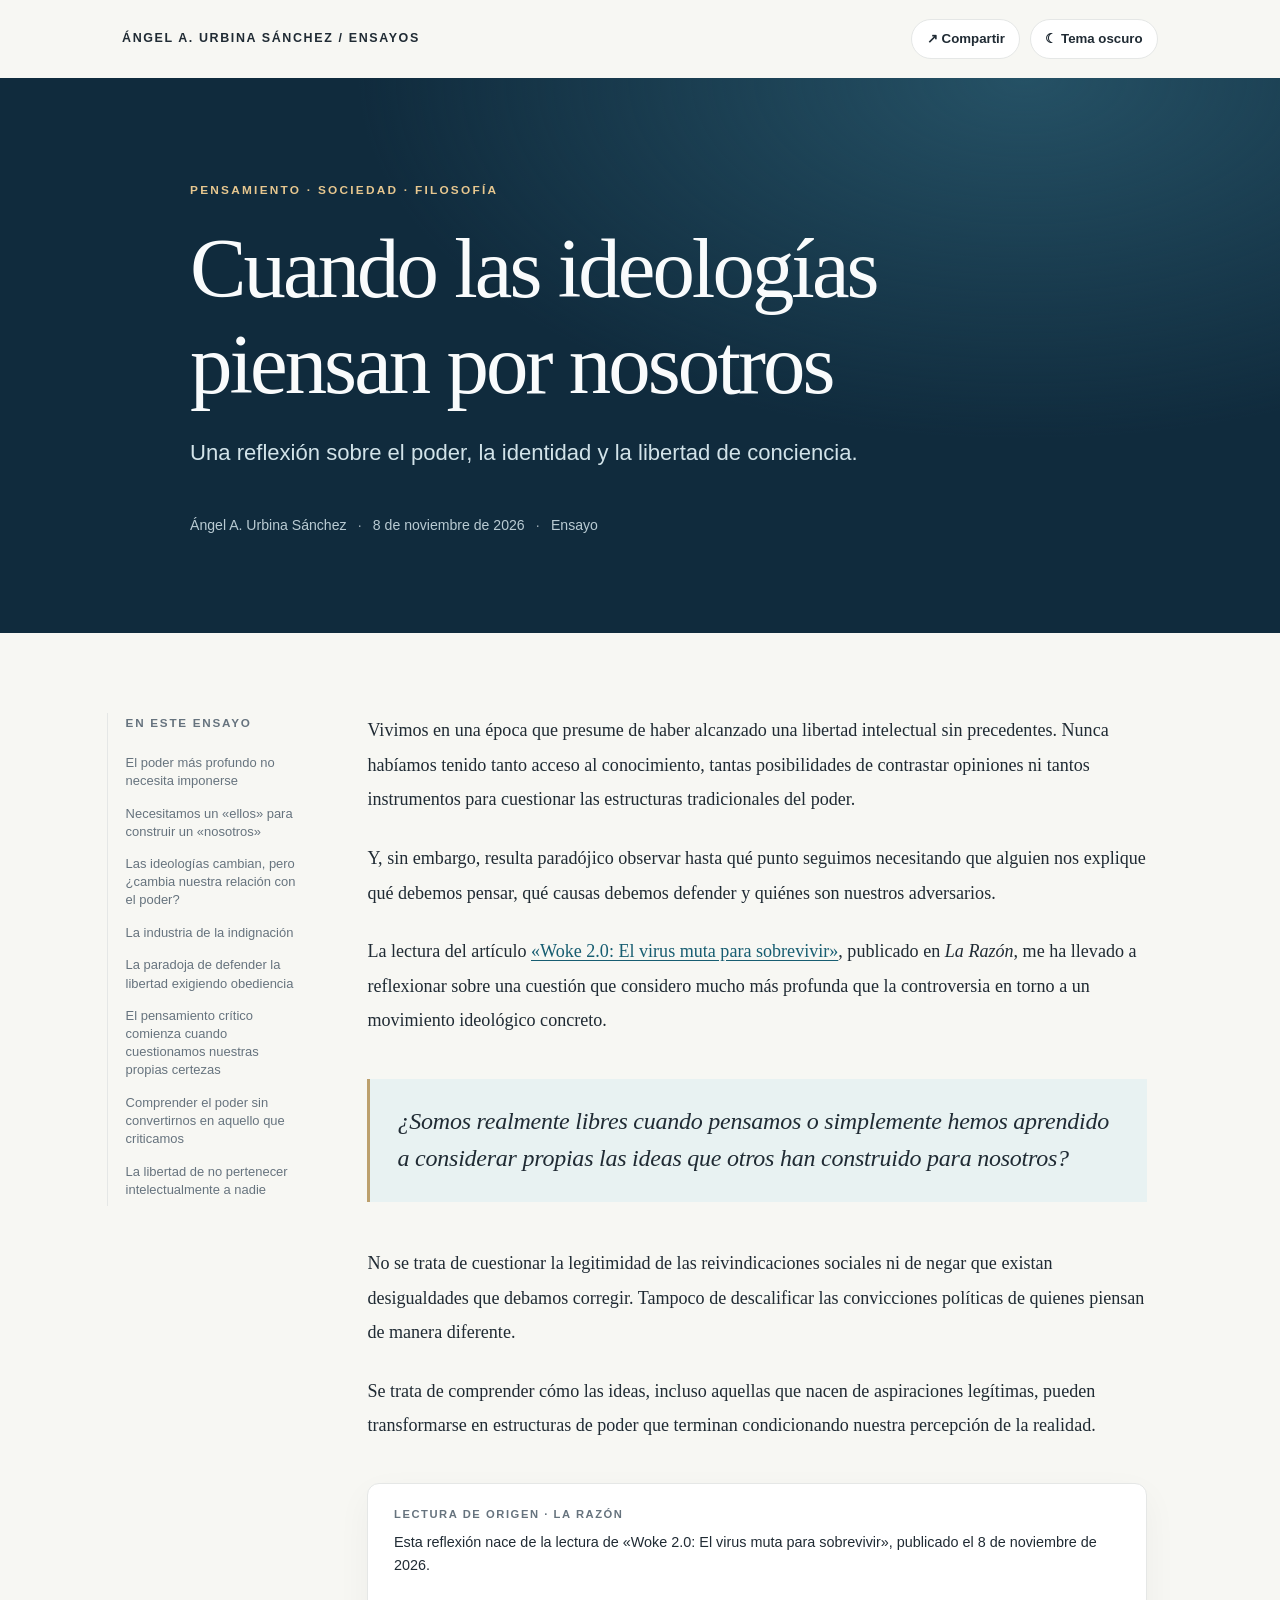
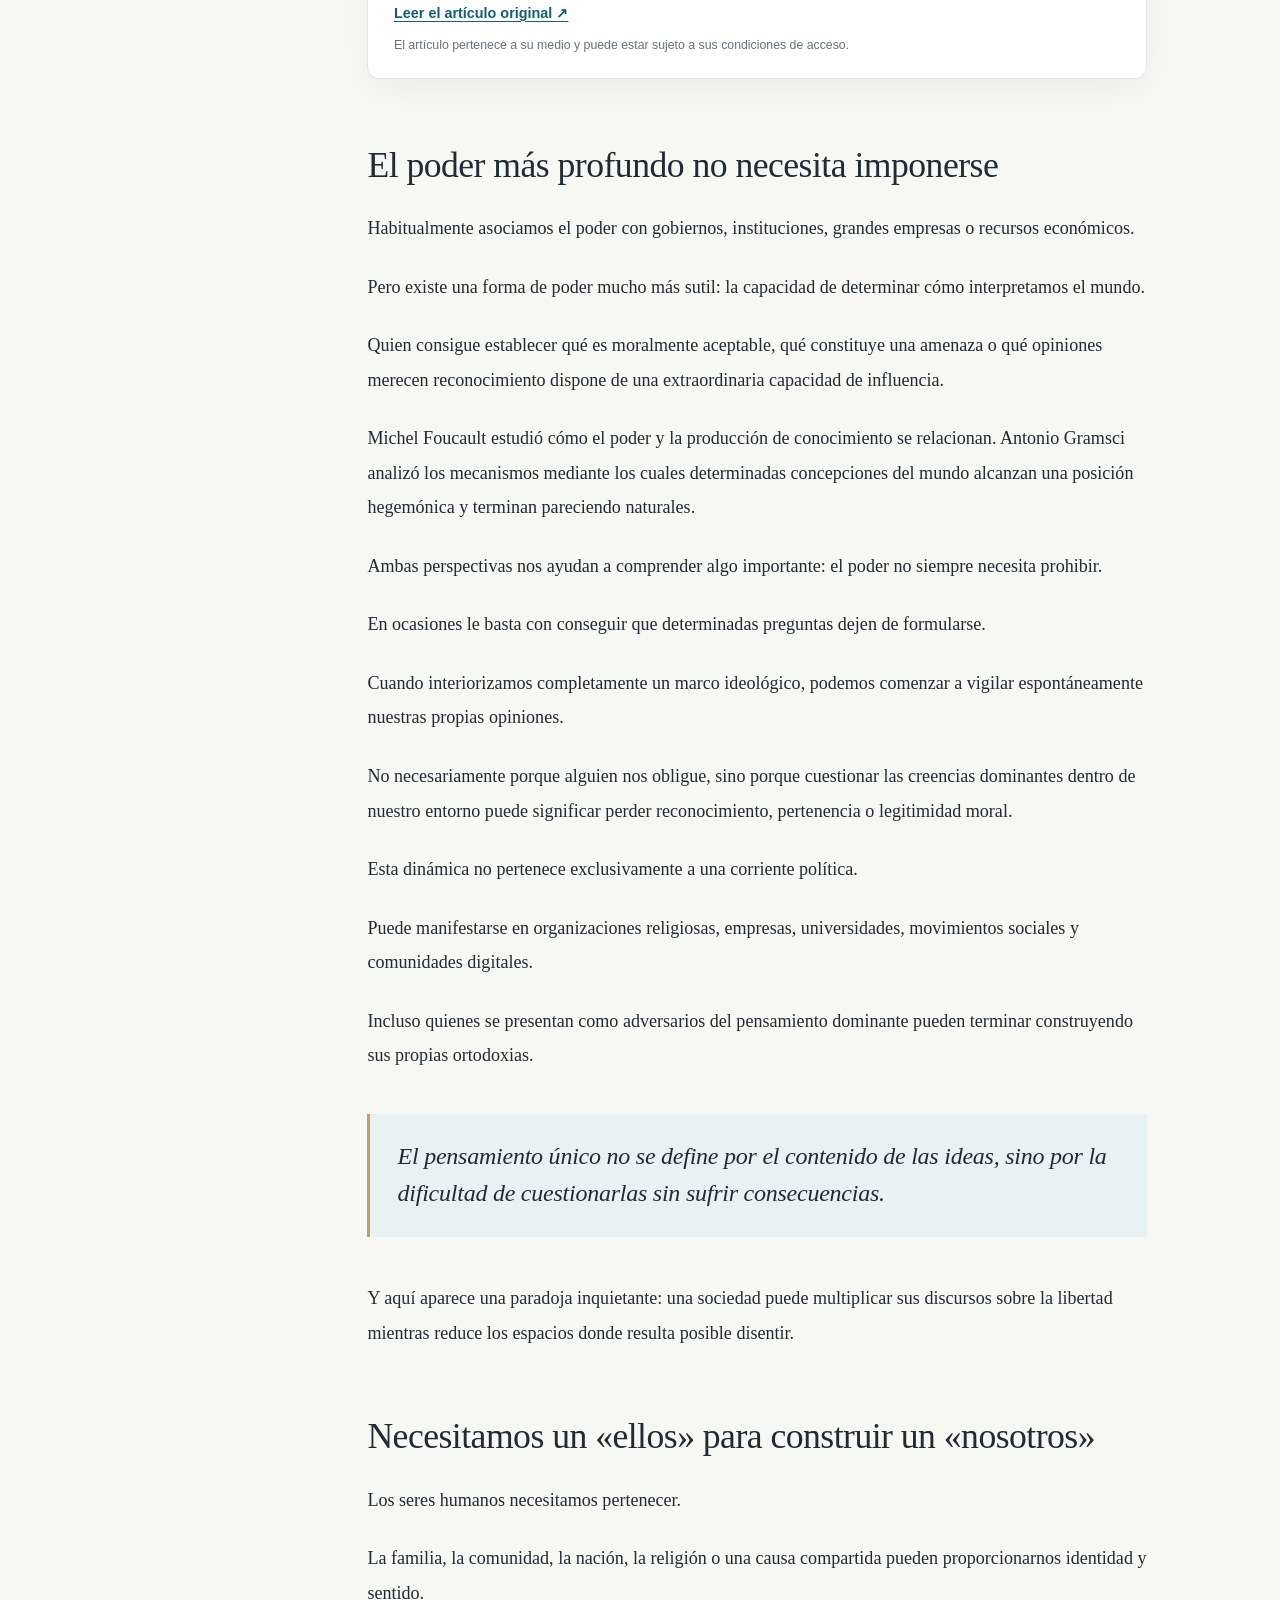
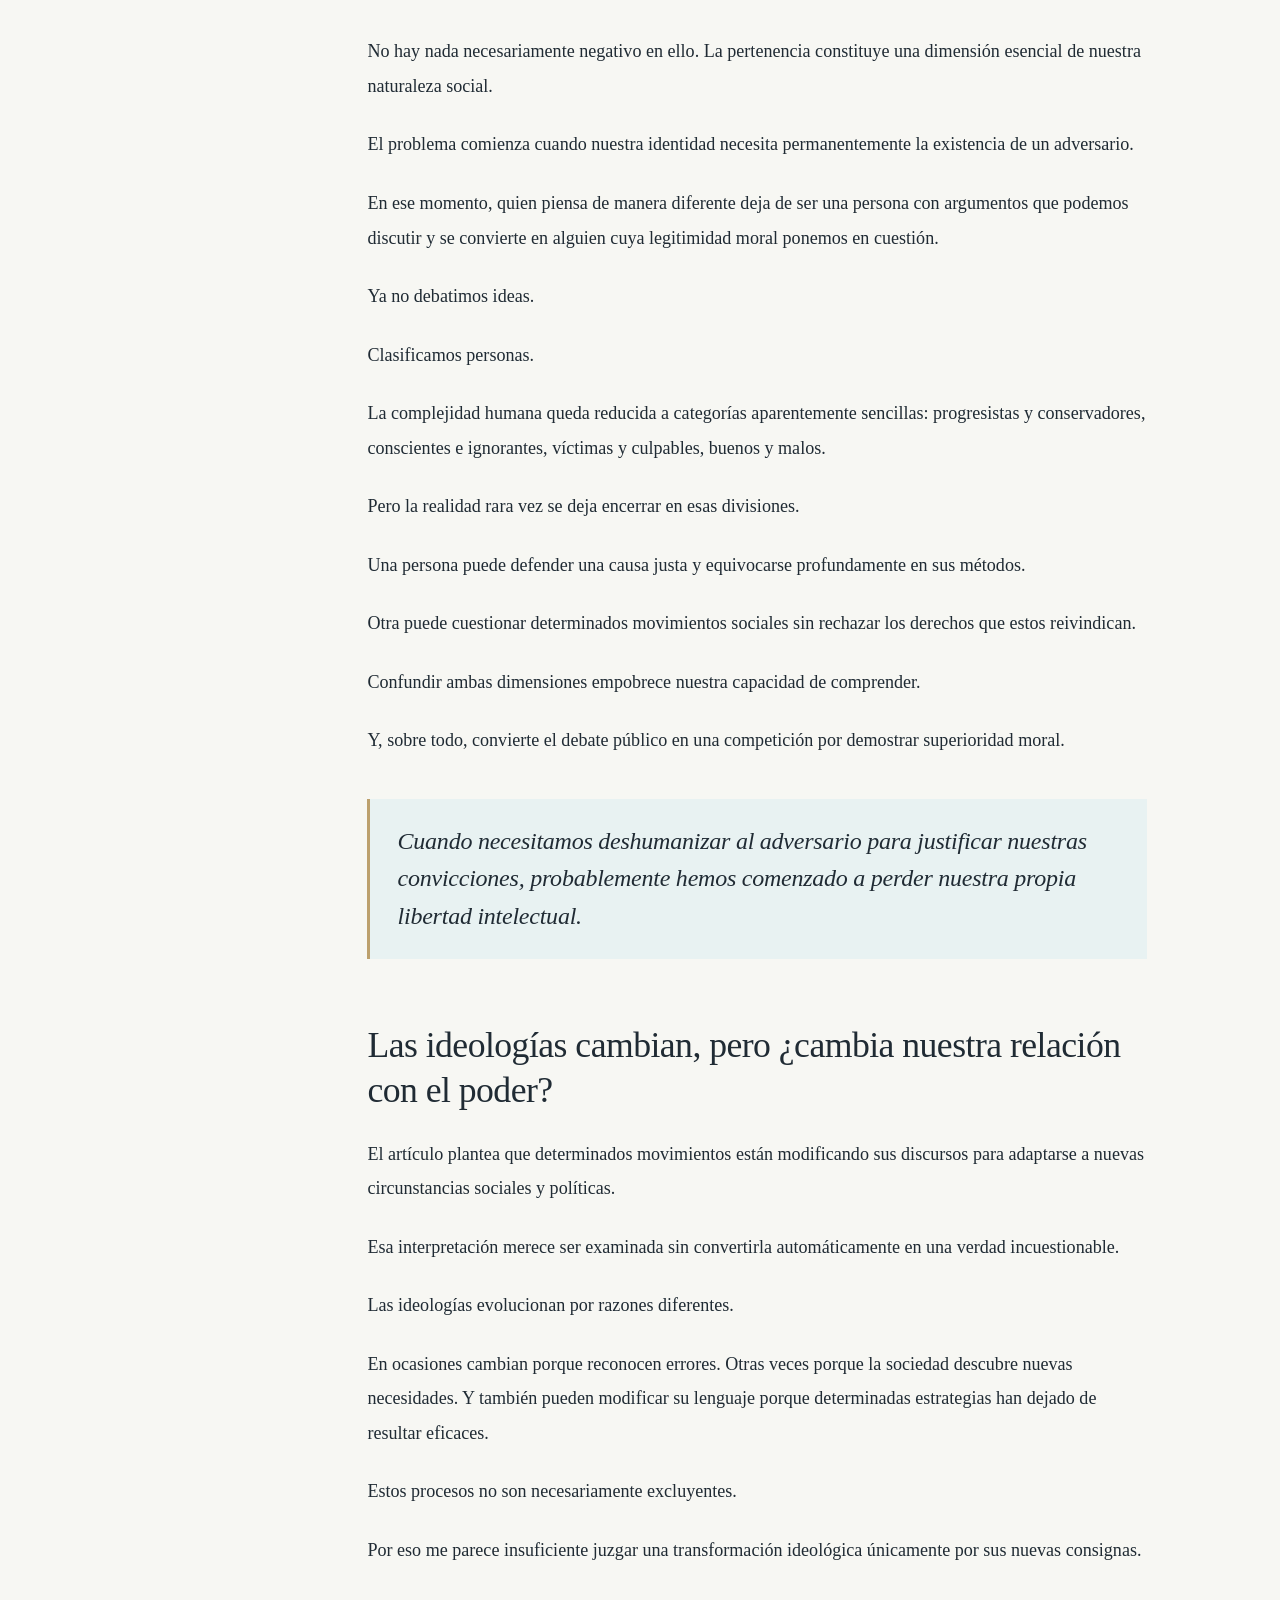
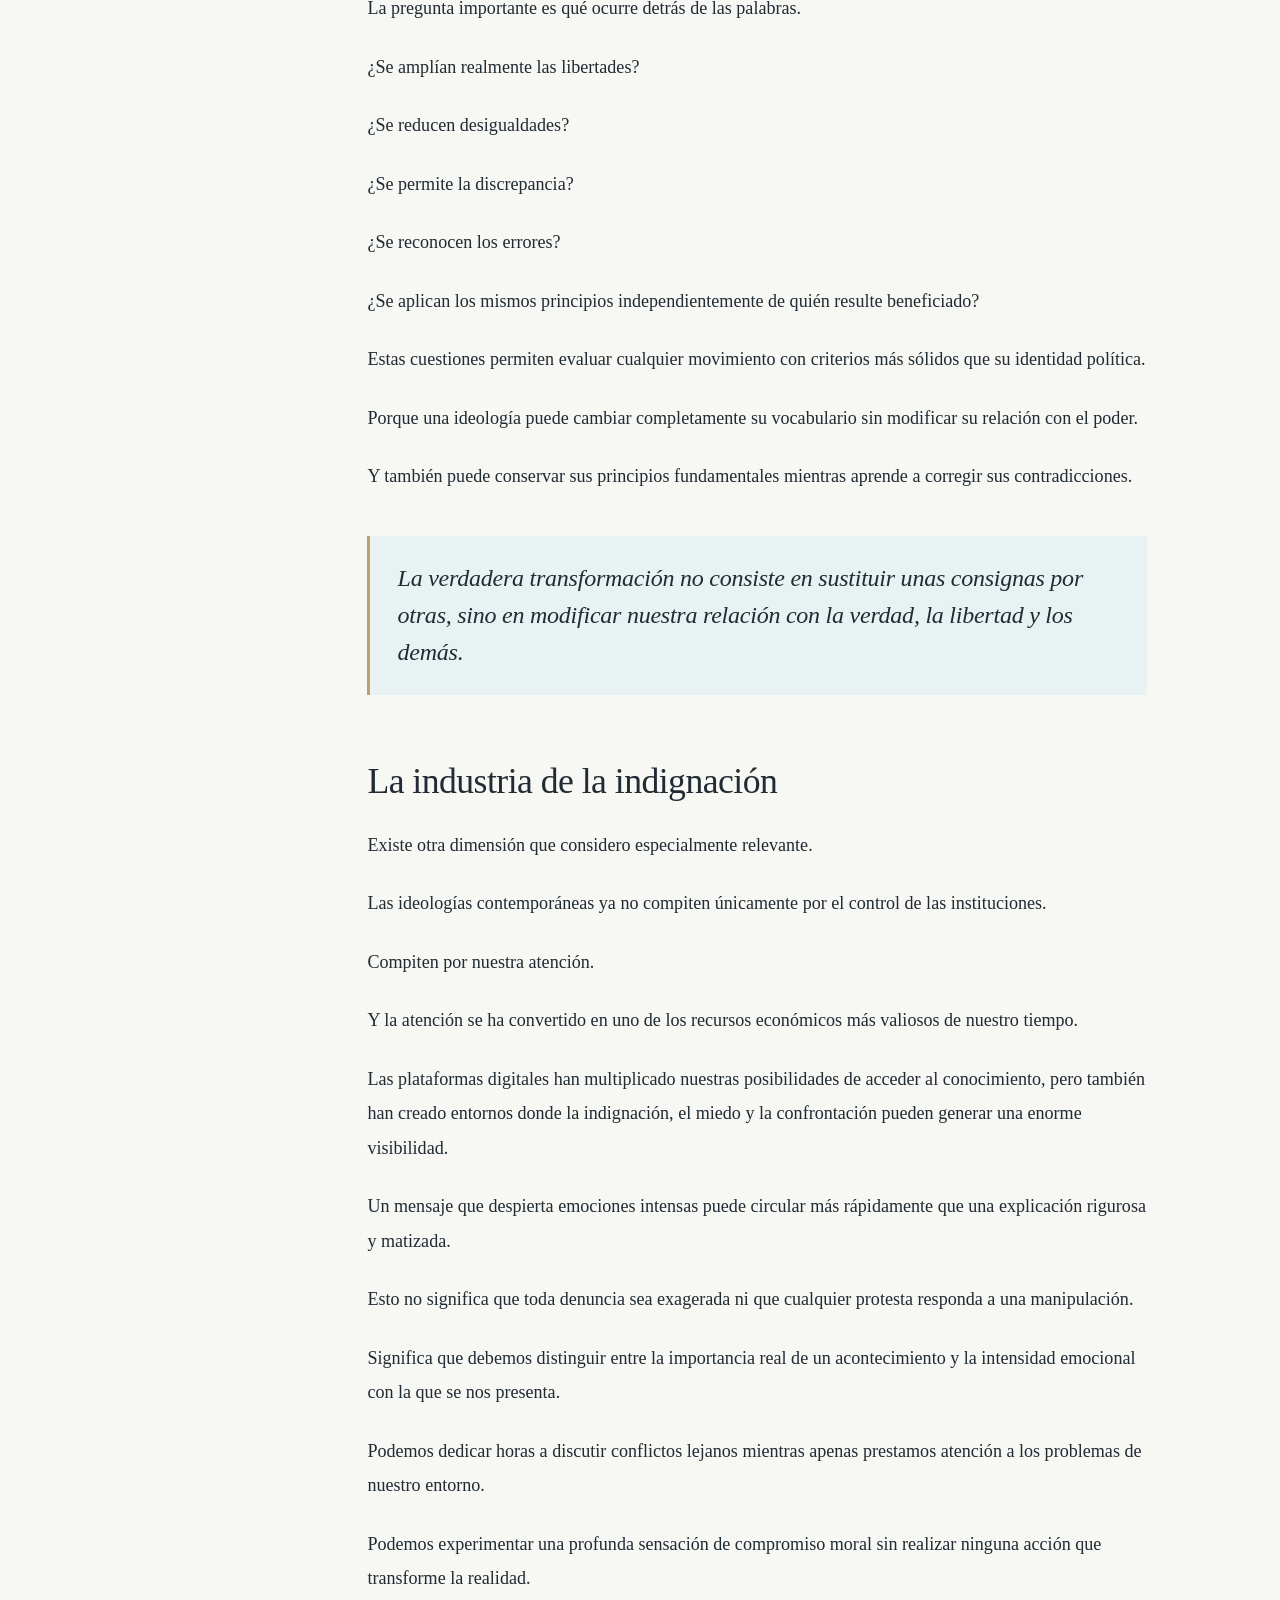
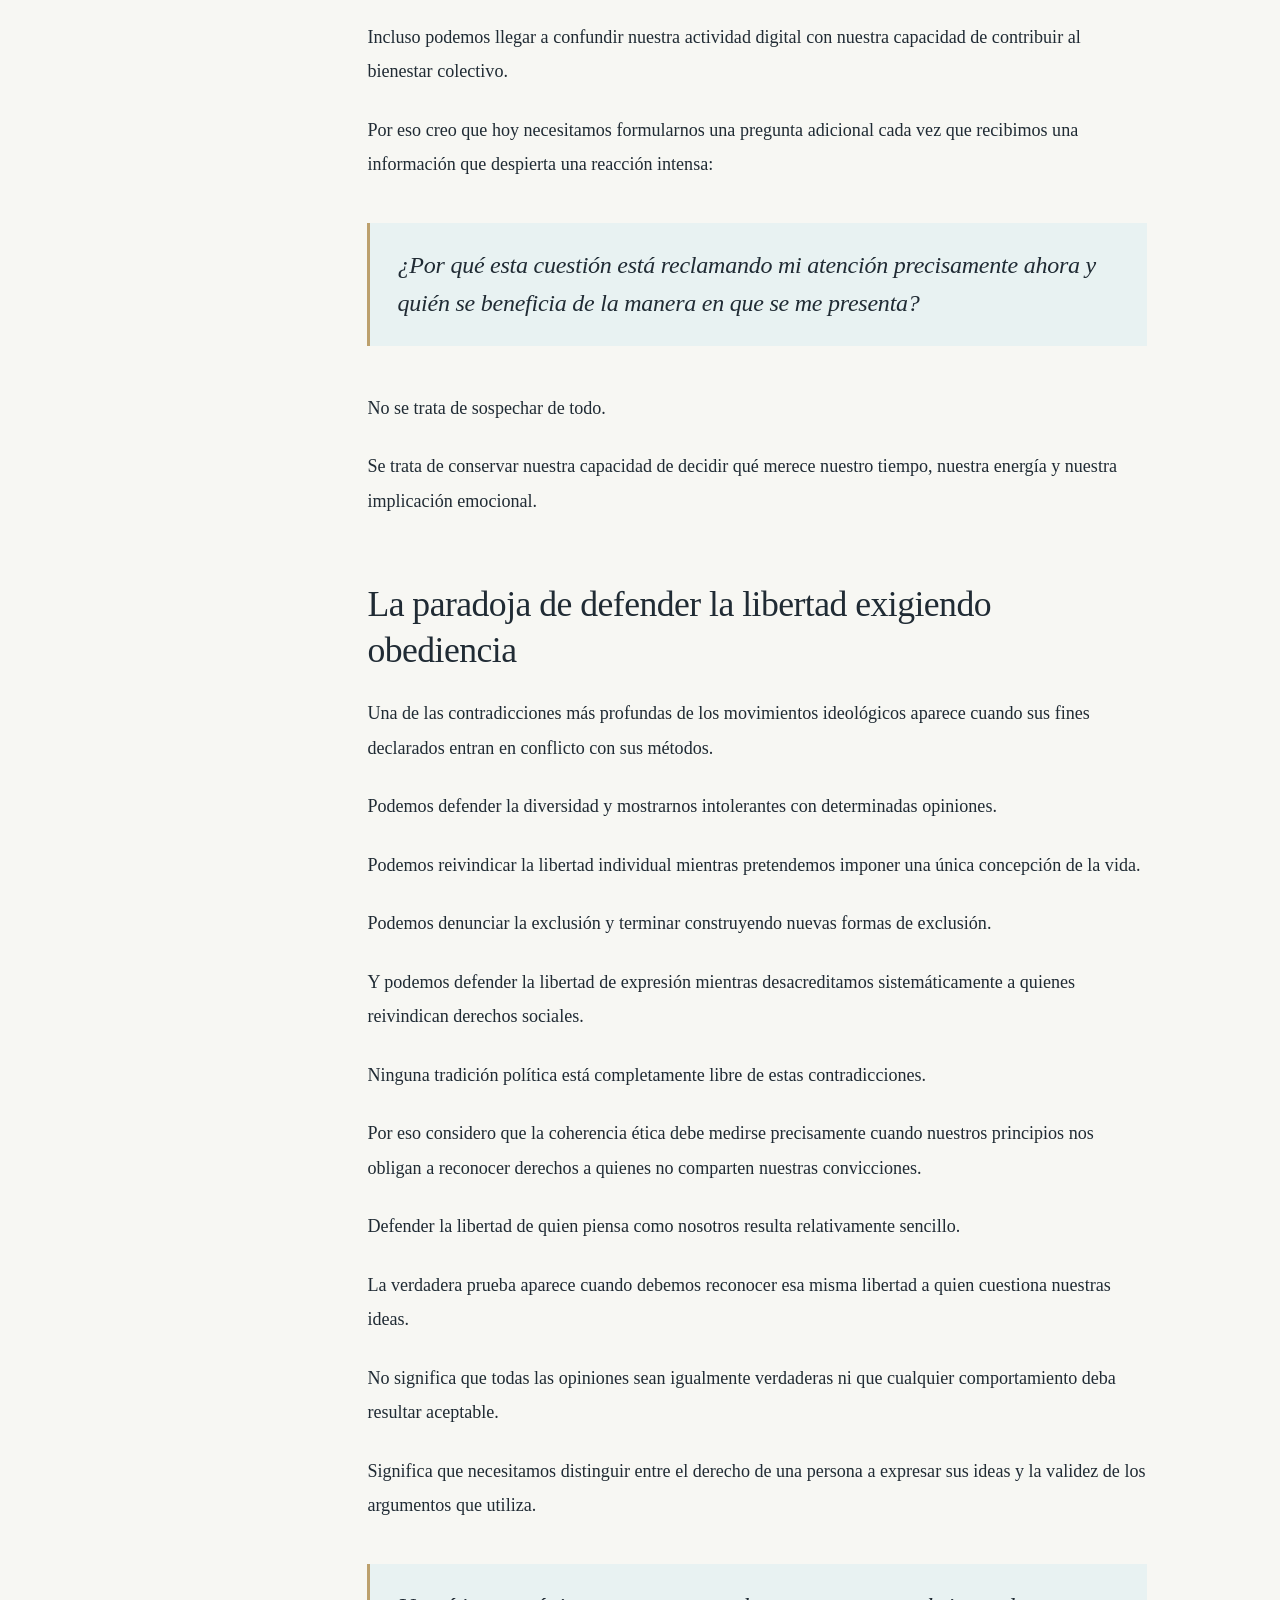
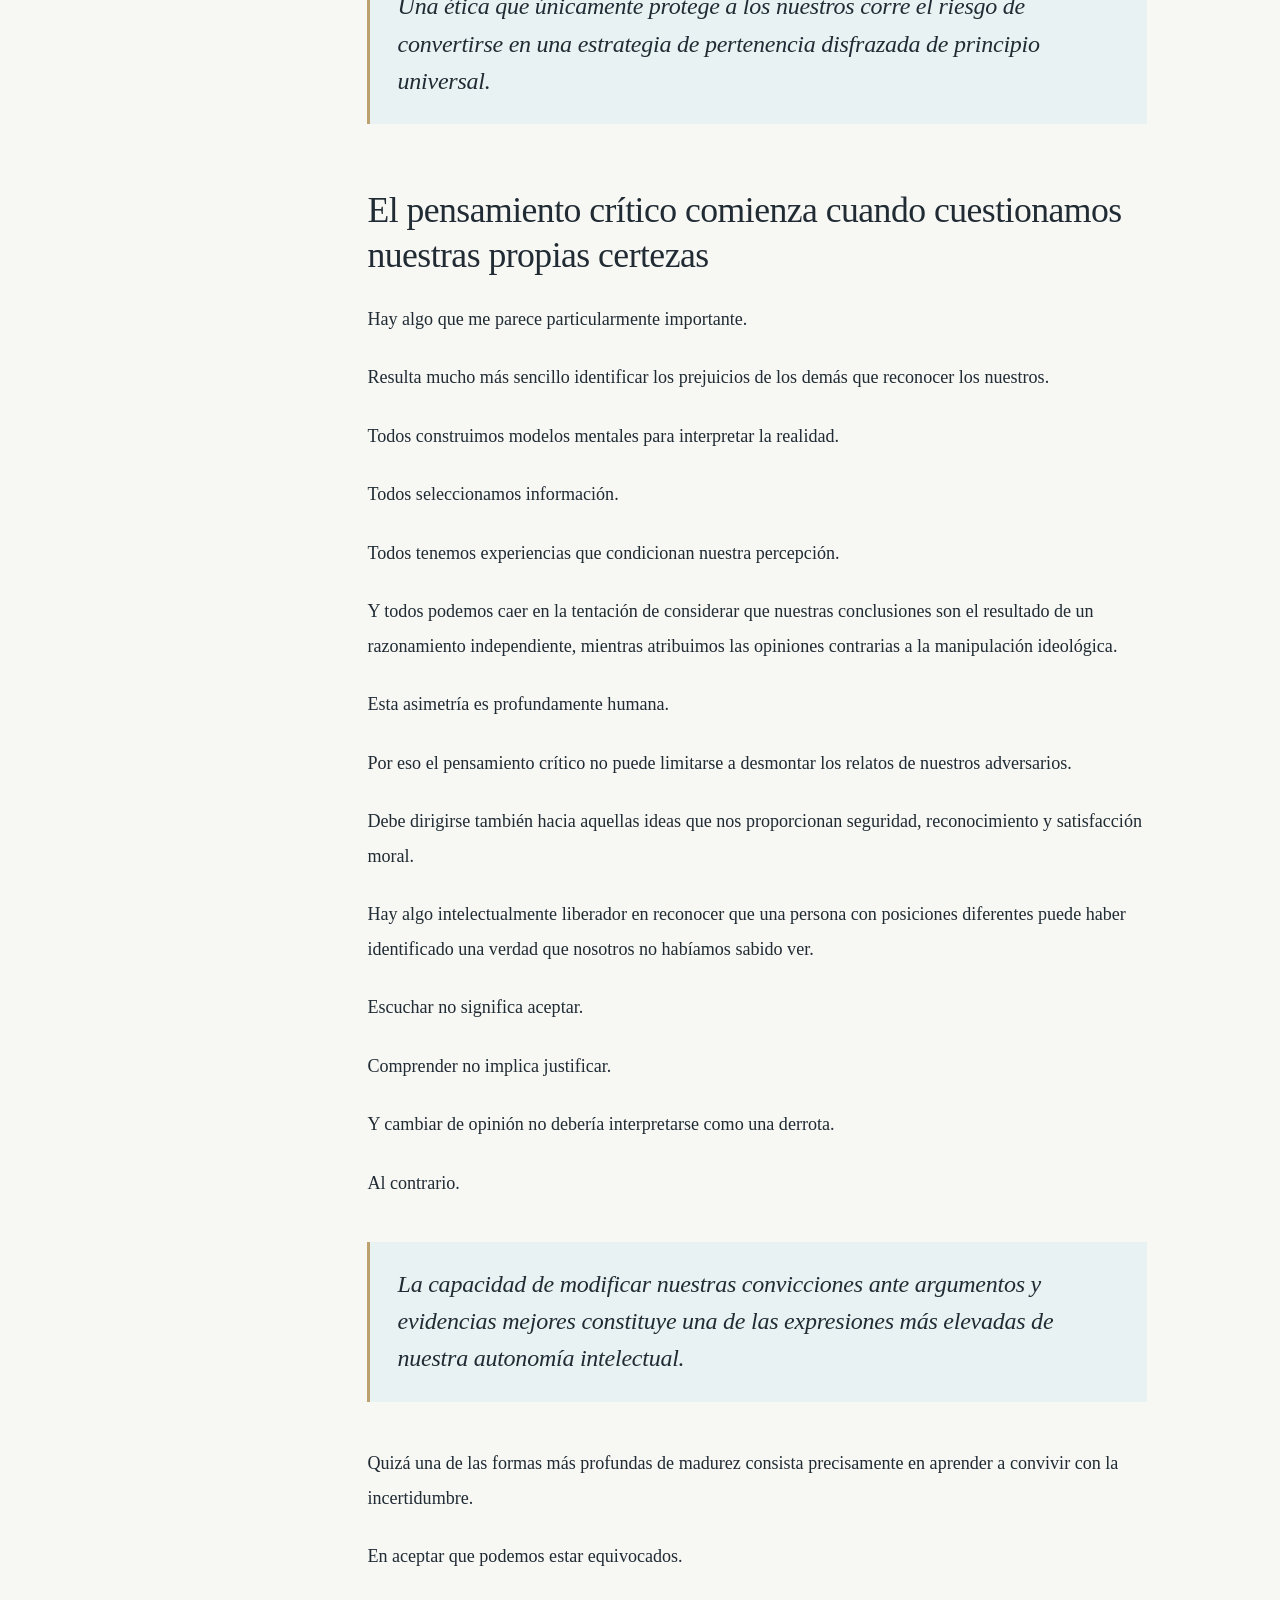
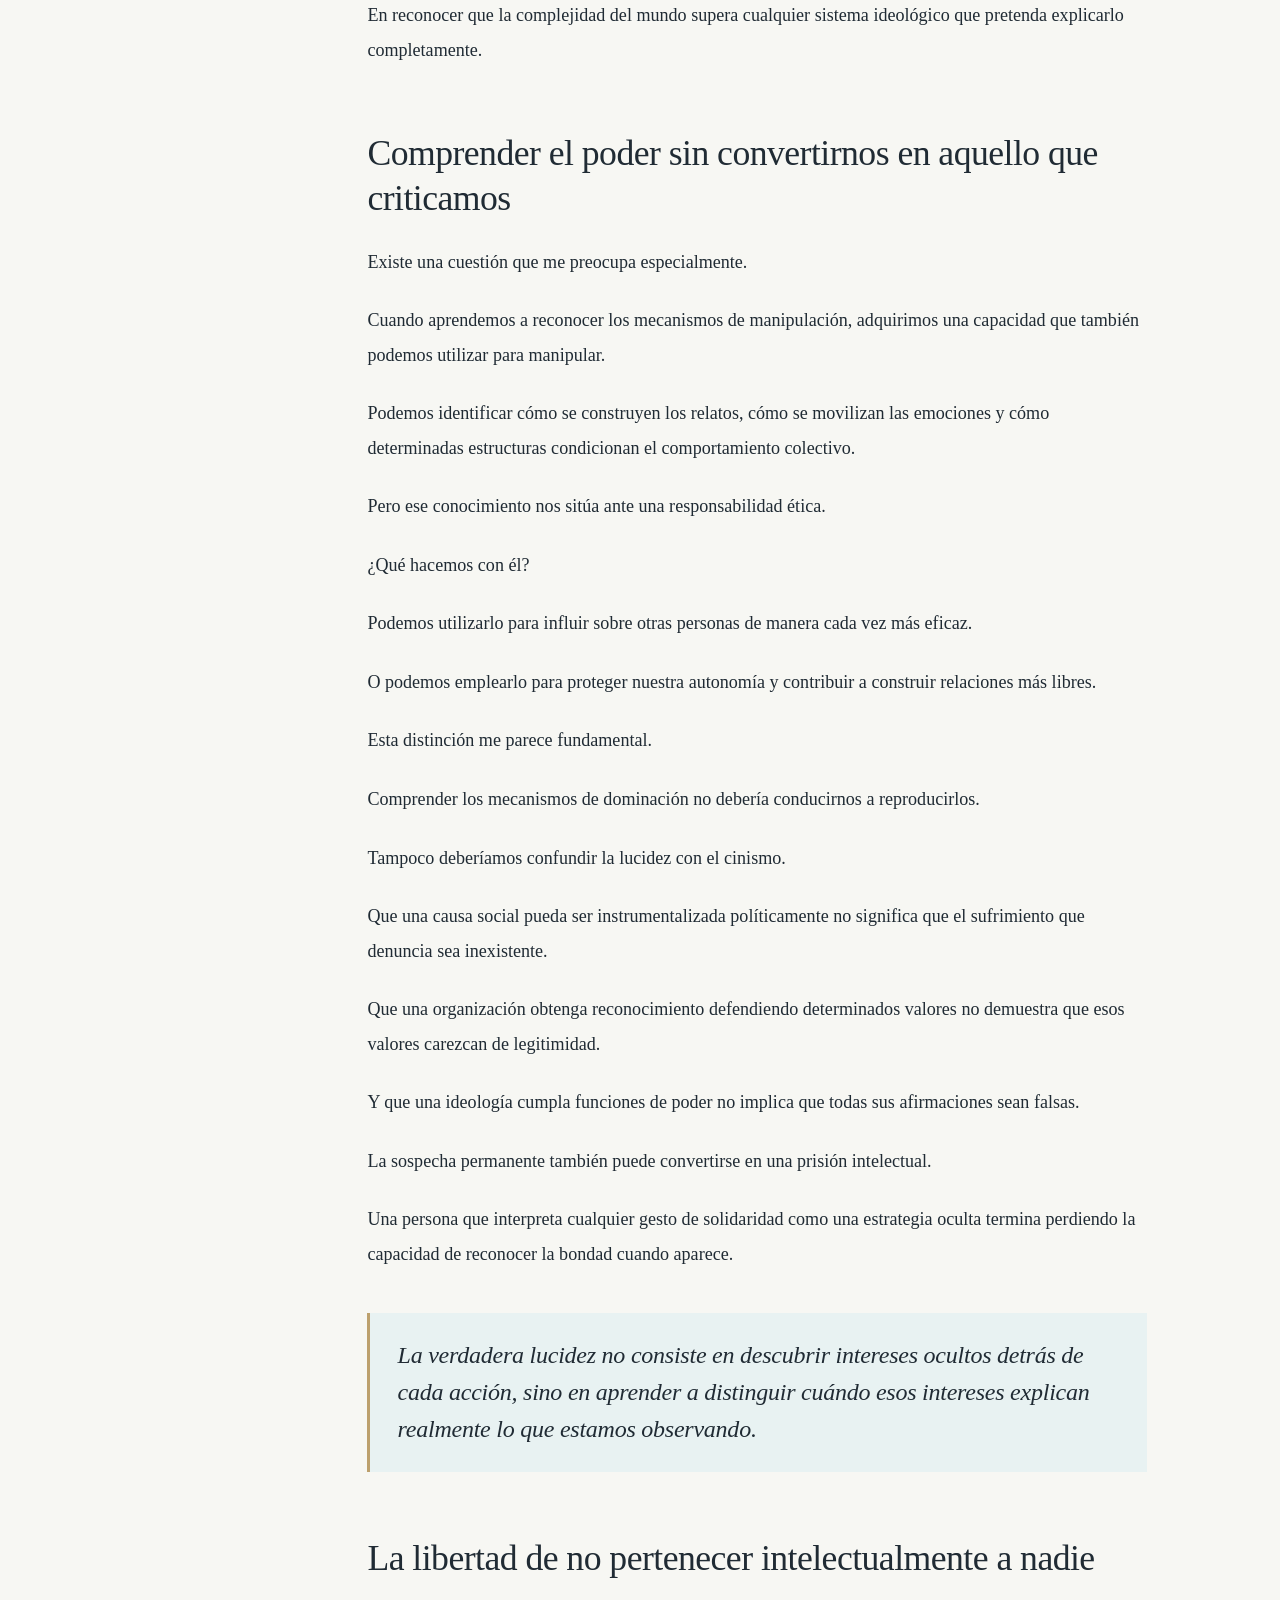
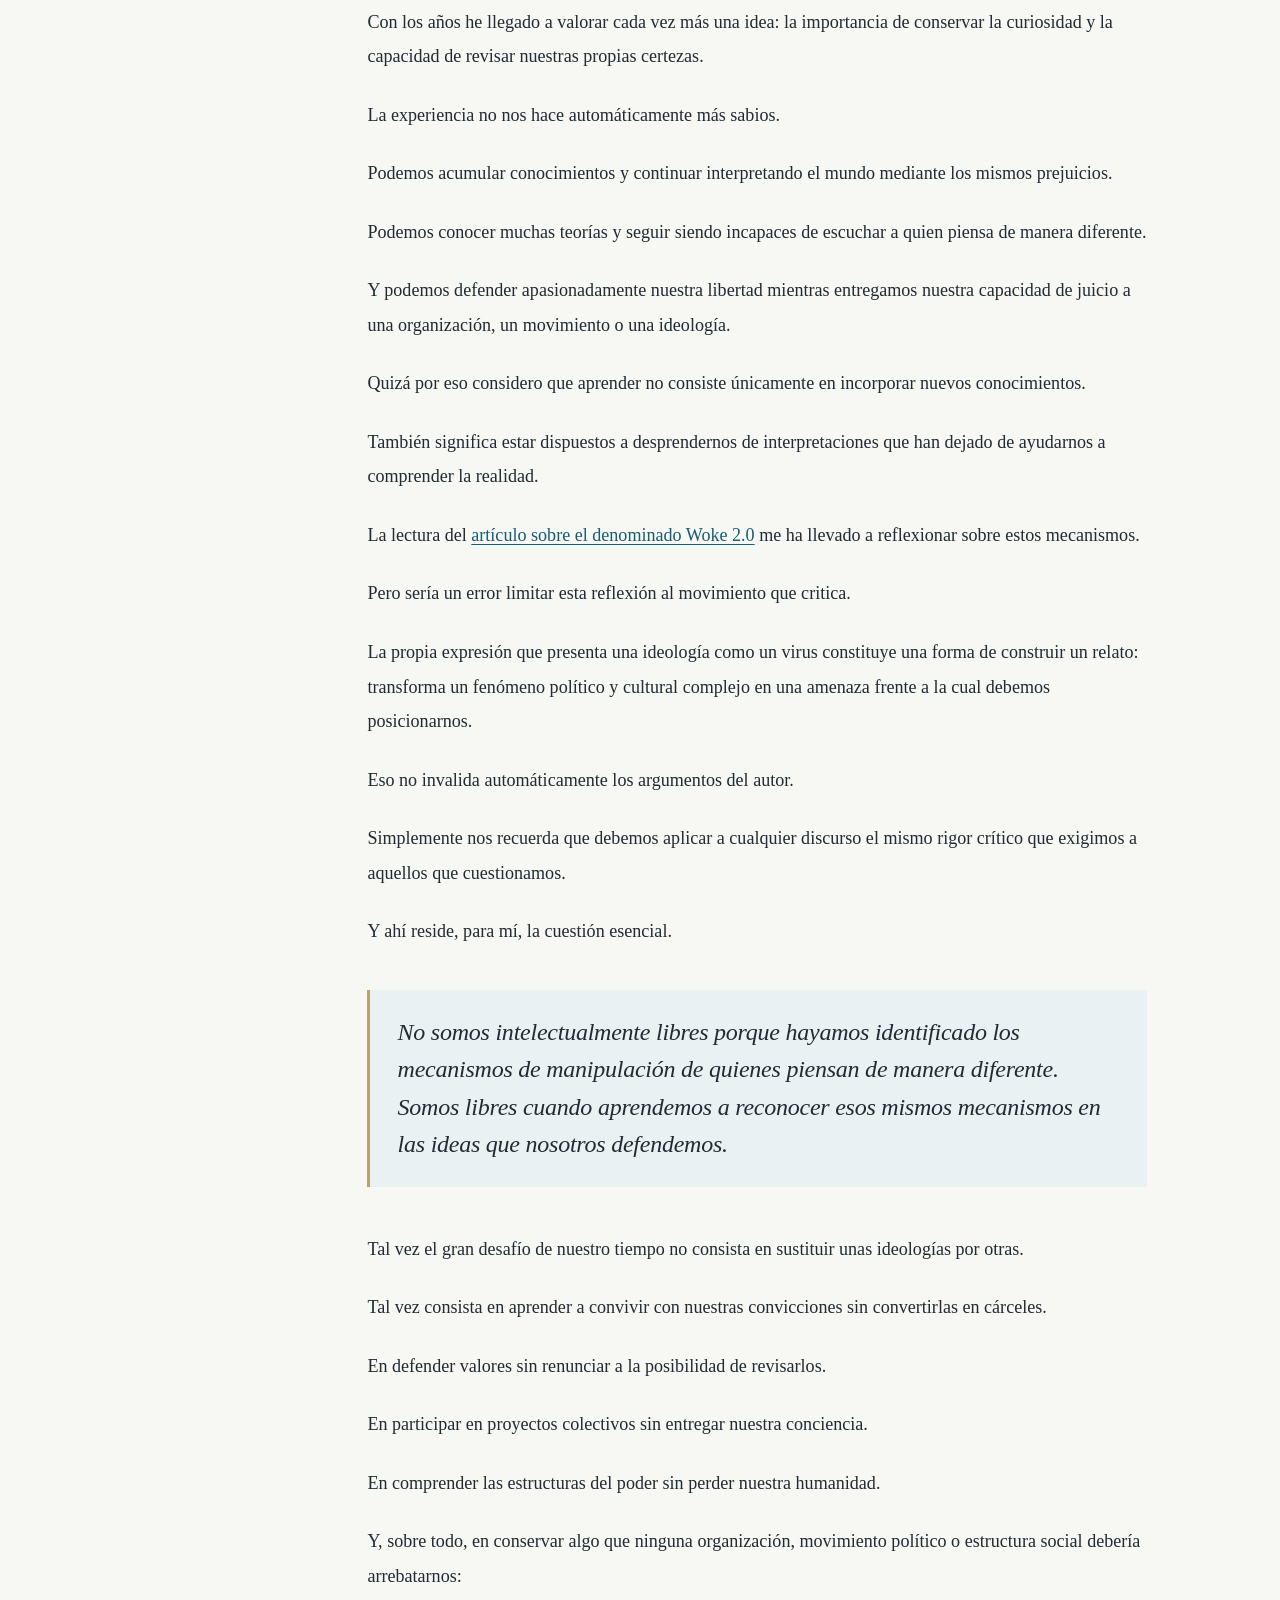
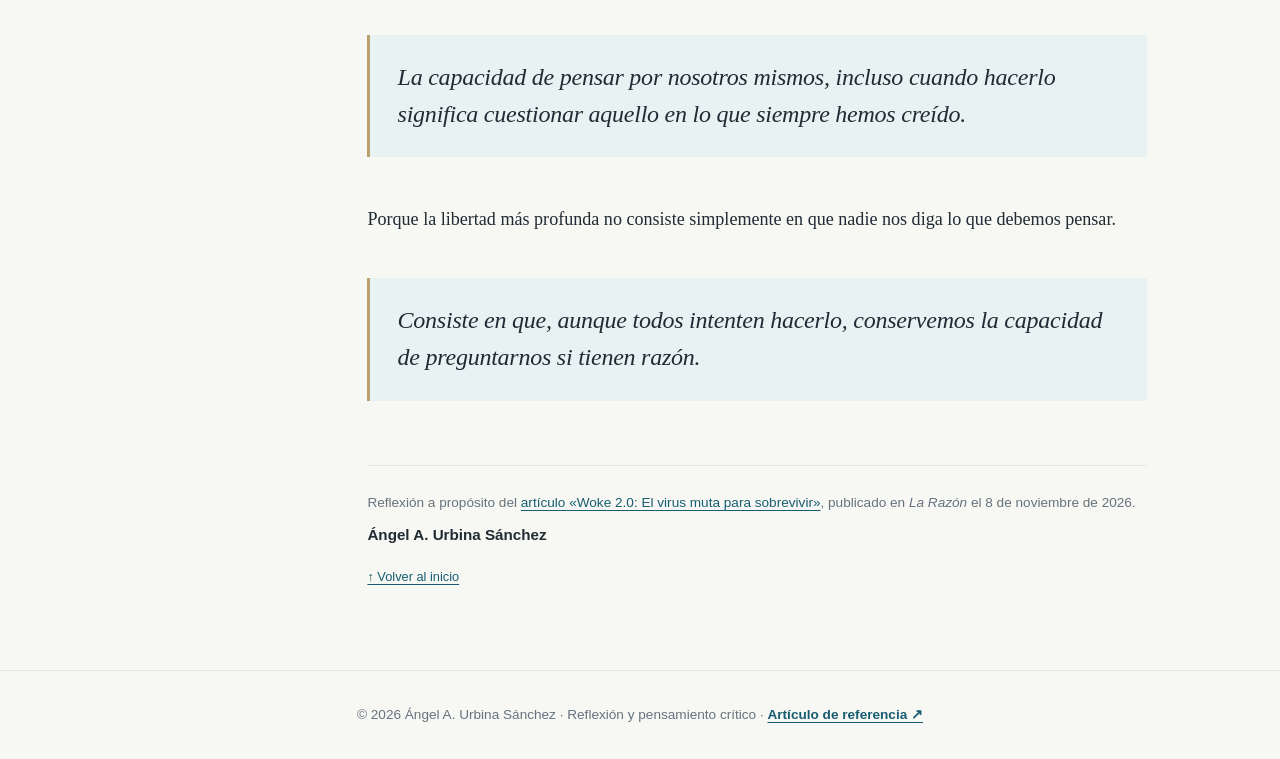
==== index.html @ 00147cd5 "Publicación inicial del ensayo filosófico" ====
<!doctype html>
<html lang="es" data-theme="light">
<head>
  <meta charset="utf-8">
  <meta name="viewport" content="width=device-width,initial-scale=1">
  <meta name="theme-color" content="#102b3d">
  <meta name="description" content="Una reflexión filosófica de Ángel A. Urbina Sánchez sobre la ideología, el poder, la identidad y la libertad de conciencia.">
  <meta name="author" content="Ángel A. Urbina Sánchez">
  <meta property="og:type" content="article">
  <meta property="og:locale" content="es_ES">
  <meta property="og:title" content="Cuando las ideologías piensan por nosotros">
  <meta property="og:description" content="Sobre el poder, la identidad, la indignación y la libertad de pensamiento. Una reflexión de Ángel A. Urbina Sánchez.">
  <meta property="article:published_time" content="2026-11-08">
  <meta name="twitter:card" content="summary">
  <title>Cuando las ideologías piensan por nosotros · Ángel A. Urbina Sánchez</title>
  <link rel="icon" href="assets/favicon.svg" type="image/svg+xml">
  <link rel="stylesheet" href="assets/style.css">
  <script defer src="assets/site.js"></script>
</head>
<body>
  <a href="#contenido" class="skip-link">Saltar al contenido</a>
  <div id="reading-progress" class="progress" aria-hidden="true"></div>
  <header class="topbar" id="arriba">
    <a class="brand" href="#arriba">Ángel A. Urbina Sánchez <span aria-hidden="true">/</span> Ensayos</a>
    <div class="toolbar">
      <button id="copy-link" type="button" aria-label="Compartir el artículo">↗ Compartir</button>
      <button id="theme-toggle" type="button" aria-pressed="false">☾ Tema oscuro</button>
    </div>
  </header>
  <div class="hero"><div class="hero-inner">
    <div class="eyebrow">Pensamiento · Sociedad · Filosofía</div>
    <h1>Cuando las ideologías<br>piensan por nosotros</h1>
    <p class="lead">Una reflexión sobre el poder, la identidad y la libertad de conciencia.</p>
    <div class="meta"><span>Ángel A. Urbina Sánchez</span><span>8 de noviembre de 2026</span><span>Ensayo</span></div>
  </div></div>
  <main id="contenido" class="main-grid">
    <aside class="toc" aria-label="Índice de contenidos"><strong>En este ensayo</strong><nav><a href="#poder">El poder más profundo no necesita imponerse</a>
<a href="#identidad">Necesitamos un «ellos» para construir un «nosotros»</a>
<a href="#ideologias">Las ideologías cambian, pero ¿cambia nuestra relación con el poder?</a>
<a href="#indignacion">La industria de la indignación</a>
<a href="#obediencia">La paradoja de defender la libertad exigiendo obediencia</a>
<a href="#pensamiento">El pensamiento crítico comienza cuando cuestionamos nuestras propias certezas</a>
<a href="#etica">Comprender el poder sin convertirnos en aquello que criticamos</a>
<a href="#libertad">La libertad de no pertenecer intelectualmente a nadie</a></nav></aside>
    <article class="article" aria-label="Ensayo completo">
      <section id="introduccion" aria-labelledby="heading-introduccion"><p>Vivimos en una época que presume de haber alcanzado una libertad intelectual sin precedentes. Nunca habíamos tenido tanto acceso al conocimiento, tantas posibilidades de contrastar opiniones ni tantos instrumentos para cuestionar las estructuras tradicionales del poder.</p>
<p>Y, sin embargo, resulta paradójico observar hasta qué punto seguimos necesitando que alguien nos explique qué debemos pensar, qué causas debemos defender y quiénes son nuestros adversarios.</p>
<p>La lectura del artículo <a href="https://www.larazon.es/cultura/woke-20-virus-muta-sobrevivir_202611086aefb48fea8d8979977d2cd4.html" target="_blank" rel="noopener noreferrer">«Woke 2.0: El virus muta para sobrevivir»</a>, publicado en <em>La Razón</em>, me ha llevado a reflexionar sobre una cuestión que considero mucho más profunda que la controversia en torno a un movimiento ideológico concreto.</p>
<blockquote><p>¿Somos realmente libres cuando pensamos o simplemente hemos aprendido a considerar propias las ideas que otros han construido para nosotros?</p></blockquote>
<p>No se trata de cuestionar la legitimidad de las reivindicaciones sociales ni de negar que existan desigualdades que debamos corregir. Tampoco de descalificar las convicciones políticas de quienes piensan de manera diferente.</p>
<p>Se trata de comprender cómo las ideas, incluso aquellas que nacen de aspiraciones legítimas, pueden transformarse en estructuras de poder que terminan condicionando nuestra percepción de la realidad.</p><aside class="source-box" aria-label="Artículo que inspira esta reflexión"><span class="label">Lectura de origen · La Razón</span><p>Esta reflexión nace de la lectura de «Woke 2.0: El virus muta para sobrevivir», publicado el 8 de noviembre de 2026.</p><a href="https://www.larazon.es/cultura/woke-20-virus-muta-sobrevivir_202611086aefb48fea8d8979977d2cd4.html" target="_blank" rel="noopener noreferrer">Leer el artículo original ↗</a><p style="font-size:.77rem;color:var(--muted);margin:.7rem 0 0">El artículo pertenece a su medio y puede estar sujeto a sus condiciones de acceso.</p></aside></section>
<section id="poder" aria-labelledby="heading-poder"><h2 id="heading-poder">El poder más profundo no necesita imponerse</h2><p>Habitualmente asociamos el poder con gobiernos, instituciones, grandes empresas o recursos económicos.</p>
<p>Pero existe una forma de poder mucho más sutil: la capacidad de determinar cómo interpretamos el mundo.</p>
<p>Quien consigue establecer qué es moralmente aceptable, qué constituye una amenaza o qué opiniones merecen reconocimiento dispone de una extraordinaria capacidad de influencia.</p>
<p>Michel Foucault estudió cómo el poder y la producción de conocimiento se relacionan. Antonio Gramsci analizó los mecanismos mediante los cuales determinadas concepciones del mundo alcanzan una posición hegemónica y terminan pareciendo naturales.</p>
<p>Ambas perspectivas nos ayudan a comprender algo importante: el poder no siempre necesita prohibir.</p>
<p>En ocasiones le basta con conseguir que determinadas preguntas dejen de formularse.</p>
<p>Cuando interiorizamos completamente un marco ideológico, podemos comenzar a vigilar espontáneamente nuestras propias opiniones.</p>
<p>No necesariamente porque alguien nos obligue, sino porque cuestionar las creencias dominantes dentro de nuestro entorno puede significar perder reconocimiento, pertenencia o legitimidad moral.</p>
<p>Esta dinámica no pertenece exclusivamente a una corriente política.</p>
<p>Puede manifestarse en organizaciones religiosas, empresas, universidades, movimientos sociales y comunidades digitales.</p>
<p>Incluso quienes se presentan como adversarios del pensamiento dominante pueden terminar construyendo sus propias ortodoxias.</p>
<blockquote><p>El pensamiento único no se define por el contenido de las ideas, sino por la dificultad de cuestionarlas sin sufrir consecuencias.</p></blockquote>
<p>Y aquí aparece una paradoja inquietante: una sociedad puede multiplicar sus discursos sobre la libertad mientras reduce los espacios donde resulta posible disentir.</p></section>
<section id="identidad" aria-labelledby="heading-identidad"><h2 id="heading-identidad">Necesitamos un «ellos» para construir un «nosotros»</h2><p>Los seres humanos necesitamos pertenecer.</p>
<p>La familia, la comunidad, la nación, la religión o una causa compartida pueden proporcionarnos identidad y sentido.</p>
<p>No hay nada necesariamente negativo en ello. La pertenencia constituye una dimensión esencial de nuestra naturaleza social.</p>
<p>El problema comienza cuando nuestra identidad necesita permanentemente la existencia de un adversario.</p>
<p>En ese momento, quien piensa de manera diferente deja de ser una persona con argumentos que podemos discutir y se convierte en alguien cuya legitimidad moral ponemos en cuestión.</p>
<p>Ya no debatimos ideas.</p>
<p>Clasificamos personas.</p>
<p>La complejidad humana queda reducida a categorías aparentemente sencillas: progresistas y conservadores, conscientes e ignorantes, víctimas y culpables, buenos y malos.</p>
<p>Pero la realidad rara vez se deja encerrar en esas divisiones.</p>
<p>Una persona puede defender una causa justa y equivocarse profundamente en sus métodos.</p>
<p>Otra puede cuestionar determinados movimientos sociales sin rechazar los derechos que estos reivindican.</p>
<p>Confundir ambas dimensiones empobrece nuestra capacidad de comprender.</p>
<p>Y, sobre todo, convierte el debate público en una competición por demostrar superioridad moral.</p>
<blockquote><p>Cuando necesitamos deshumanizar al adversario para justificar nuestras convicciones, probablemente hemos comenzado a perder nuestra propia libertad intelectual.</p></blockquote></section>
<section id="ideologias" aria-labelledby="heading-ideologias"><h2 id="heading-ideologias">Las ideologías cambian, pero ¿cambia nuestra relación con el poder?</h2><p>El artículo plantea que determinados movimientos están modificando sus discursos para adaptarse a nuevas circunstancias sociales y políticas.</p>
<p>Esa interpretación merece ser examinada sin convertirla automáticamente en una verdad incuestionable.</p>
<p>Las ideologías evolucionan por razones diferentes.</p>
<p>En ocasiones cambian porque reconocen errores. Otras veces porque la sociedad descubre nuevas necesidades. Y también pueden modificar su lenguaje porque determinadas estrategias han dejado de resultar eficaces.</p>
<p>Estos procesos no son necesariamente excluyentes.</p>
<p>Por eso me parece insuficiente juzgar una transformación ideológica únicamente por sus nuevas consignas.</p>
<p>La pregunta importante es qué ocurre detrás de las palabras.</p>
<p>¿Se amplían realmente las libertades?</p>
<p>¿Se reducen desigualdades?</p>
<p>¿Se permite la discrepancia?</p>
<p>¿Se reconocen los errores?</p>
<p>¿Se aplican los mismos principios independientemente de quién resulte beneficiado?</p>
<p>Estas cuestiones permiten evaluar cualquier movimiento con criterios más sólidos que su identidad política.</p>
<p>Porque una ideología puede cambiar completamente su vocabulario sin modificar su relación con el poder.</p>
<p>Y también puede conservar sus principios fundamentales mientras aprende a corregir sus contradicciones.</p>
<blockquote><p>La verdadera transformación no consiste en sustituir unas consignas por otras, sino en modificar nuestra relación con la verdad, la libertad y los demás.</p></blockquote></section>
<section id="indignacion" aria-labelledby="heading-indignacion"><h2 id="heading-indignacion">La industria de la indignación</h2><p>Existe otra dimensión que considero especialmente relevante.</p>
<p>Las ideologías contemporáneas ya no compiten únicamente por el control de las instituciones.</p>
<p>Compiten por nuestra atención.</p>
<p>Y la atención se ha convertido en uno de los recursos económicos más valiosos de nuestro tiempo.</p>
<p>Las plataformas digitales han multiplicado nuestras posibilidades de acceder al conocimiento, pero también han creado entornos donde la indignación, el miedo y la confrontación pueden generar una enorme visibilidad.</p>
<p>Un mensaje que despierta emociones intensas puede circular más rápidamente que una explicación rigurosa y matizada.</p>
<p>Esto no significa que toda denuncia sea exagerada ni que cualquier protesta responda a una manipulación.</p>
<p>Significa que debemos distinguir entre la importancia real de un acontecimiento y la intensidad emocional con la que se nos presenta.</p>
<p>Podemos dedicar horas a discutir conflictos lejanos mientras apenas prestamos atención a los problemas de nuestro entorno.</p>
<p>Podemos experimentar una profunda sensación de compromiso moral sin realizar ninguna acción que transforme la realidad.</p>
<p>Incluso podemos llegar a confundir nuestra actividad digital con nuestra capacidad de contribuir al bienestar colectivo.</p>
<p>Por eso creo que hoy necesitamos formularnos una pregunta adicional cada vez que recibimos una información que despierta una reacción intensa:</p>
<blockquote><p>¿Por qué esta cuestión está reclamando mi atención precisamente ahora y quién se beneficia de la manera en que se me presenta?</p></blockquote>
<p>No se trata de sospechar de todo.</p>
<p>Se trata de conservar nuestra capacidad de decidir qué merece nuestro tiempo, nuestra energía y nuestra implicación emocional.</p></section>
<section id="obediencia" aria-labelledby="heading-obediencia"><h2 id="heading-obediencia">La paradoja de defender la libertad exigiendo obediencia</h2><p>Una de las contradicciones más profundas de los movimientos ideológicos aparece cuando sus fines declarados entran en conflicto con sus métodos.</p>
<p>Podemos defender la diversidad y mostrarnos intolerantes con determinadas opiniones.</p>
<p>Podemos reivindicar la libertad individual mientras pretendemos imponer una única concepción de la vida.</p>
<p>Podemos denunciar la exclusión y terminar construyendo nuevas formas de exclusión.</p>
<p>Y podemos defender la libertad de expresión mientras desacreditamos sistemáticamente a quienes reivindican derechos sociales.</p>
<p>Ninguna tradición política está completamente libre de estas contradicciones.</p>
<p>Por eso considero que la coherencia ética debe medirse precisamente cuando nuestros principios nos obligan a reconocer derechos a quienes no comparten nuestras convicciones.</p>
<p>Defender la libertad de quien piensa como nosotros resulta relativamente sencillo.</p>
<p>La verdadera prueba aparece cuando debemos reconocer esa misma libertad a quien cuestiona nuestras ideas.</p>
<p>No significa que todas las opiniones sean igualmente verdaderas ni que cualquier comportamiento deba resultar aceptable.</p>
<p>Significa que necesitamos distinguir entre el derecho de una persona a expresar sus ideas y la validez de los argumentos que utiliza.</p>
<blockquote><p>Una ética que únicamente protege a los nuestros corre el riesgo de convertirse en una estrategia de pertenencia disfrazada de principio universal.</p></blockquote></section>
<section id="pensamiento" aria-labelledby="heading-pensamiento"><h2 id="heading-pensamiento">El pensamiento crítico comienza cuando cuestionamos nuestras propias certezas</h2><p>Hay algo que me parece particularmente importante.</p>
<p>Resulta mucho más sencillo identificar los prejuicios de los demás que reconocer los nuestros.</p>
<p>Todos construimos modelos mentales para interpretar la realidad.</p>
<p>Todos seleccionamos información.</p>
<p>Todos tenemos experiencias que condicionan nuestra percepción.</p>
<p>Y todos podemos caer en la tentación de considerar que nuestras conclusiones son el resultado de un razonamiento independiente, mientras atribuimos las opiniones contrarias a la manipulación ideológica.</p>
<p>Esta asimetría es profundamente humana.</p>
<p>Por eso el pensamiento crítico no puede limitarse a desmontar los relatos de nuestros adversarios.</p>
<p>Debe dirigirse también hacia aquellas ideas que nos proporcionan seguridad, reconocimiento y satisfacción moral.</p>
<p>Hay algo intelectualmente liberador en reconocer que una persona con posiciones diferentes puede haber identificado una verdad que nosotros no habíamos sabido ver.</p>
<p>Escuchar no significa aceptar.</p>
<p>Comprender no implica justificar.</p>
<p>Y cambiar de opinión no debería interpretarse como una derrota.</p>
<p>Al contrario.</p>
<blockquote><p>La capacidad de modificar nuestras convicciones ante argumentos y evidencias mejores constituye una de las expresiones más elevadas de nuestra autonomía intelectual.</p></blockquote>
<p>Quizá una de las formas más profundas de madurez consista precisamente en aprender a convivir con la incertidumbre.</p>
<p>En aceptar que podemos estar equivocados.</p>
<p>En reconocer que la complejidad del mundo supera cualquier sistema ideológico que pretenda explicarlo completamente.</p></section>
<section id="etica" aria-labelledby="heading-etica"><h2 id="heading-etica">Comprender el poder sin convertirnos en aquello que criticamos</h2><p>Existe una cuestión que me preocupa especialmente.</p>
<p>Cuando aprendemos a reconocer los mecanismos de manipulación, adquirimos una capacidad que también podemos utilizar para manipular.</p>
<p>Podemos identificar cómo se construyen los relatos, cómo se movilizan las emociones y cómo determinadas estructuras condicionan el comportamiento colectivo.</p>
<p>Pero ese conocimiento nos sitúa ante una responsabilidad ética.</p>
<p>¿Qué hacemos con él?</p>
<p>Podemos utilizarlo para influir sobre otras personas de manera cada vez más eficaz.</p>
<p>O podemos emplearlo para proteger nuestra autonomía y contribuir a construir relaciones más libres.</p>
<p>Esta distinción me parece fundamental.</p>
<p>Comprender los mecanismos de dominación no debería conducirnos a reproducirlos.</p>
<p>Tampoco deberíamos confundir la lucidez con el cinismo.</p>
<p>Que una causa social pueda ser instrumentalizada políticamente no significa que el sufrimiento que denuncia sea inexistente.</p>
<p>Que una organización obtenga reconocimiento defendiendo determinados valores no demuestra que esos valores carezcan de legitimidad.</p>
<p>Y que una ideología cumpla funciones de poder no implica que todas sus afirmaciones sean falsas.</p>
<p>La sospecha permanente también puede convertirse en una prisión intelectual.</p>
<p>Una persona que interpreta cualquier gesto de solidaridad como una estrategia oculta termina perdiendo la capacidad de reconocer la bondad cuando aparece.</p>
<blockquote><p>La verdadera lucidez no consiste en descubrir intereses ocultos detrás de cada acción, sino en aprender a distinguir cuándo esos intereses explican realmente lo que estamos observando.</p></blockquote></section>
<section id="libertad" aria-labelledby="heading-libertad"><h2 id="heading-libertad">La libertad de no pertenecer intelectualmente a nadie</h2><p>Con los años he llegado a valorar cada vez más una idea: la importancia de conservar la curiosidad y la capacidad de revisar nuestras propias certezas.</p>
<p>La experiencia no nos hace automáticamente más sabios.</p>
<p>Podemos acumular conocimientos y continuar interpretando el mundo mediante los mismos prejuicios.</p>
<p>Podemos conocer muchas teorías y seguir siendo incapaces de escuchar a quien piensa de manera diferente.</p>
<p>Y podemos defender apasionadamente nuestra libertad mientras entregamos nuestra capacidad de juicio a una organización, un movimiento o una ideología.</p>
<p>Quizá por eso considero que aprender no consiste únicamente en incorporar nuevos conocimientos.</p>
<p>También significa estar dispuestos a desprendernos de interpretaciones que han dejado de ayudarnos a comprender la realidad.</p>
<p>La lectura del <a href="https://www.larazon.es/cultura/woke-20-virus-muta-sobrevivir_202611086aefb48fea8d8979977d2cd4.html" target="_blank" rel="noopener noreferrer">artículo sobre el denominado Woke 2.0</a> me ha llevado a reflexionar sobre estos mecanismos.</p>
<p>Pero sería un error limitar esta reflexión al movimiento que critica.</p>
<p>La propia expresión que presenta una ideología como un virus constituye una forma de construir un relato: transforma un fenómeno político y cultural complejo en una amenaza frente a la cual debemos posicionarnos.</p>
<p>Eso no invalida automáticamente los argumentos del autor.</p>
<p>Simplemente nos recuerda que debemos aplicar a cualquier discurso el mismo rigor crítico que exigimos a aquellos que cuestionamos.</p>
<p>Y ahí reside, para mí, la cuestión esencial.</p>
<blockquote><p>No somos intelectualmente libres porque hayamos identificado los mecanismos de manipulación de quienes piensan de manera diferente. Somos libres cuando aprendemos a reconocer esos mismos mecanismos en las ideas que nosotros defendemos.</p></blockquote>
<p>Tal vez el gran desafío de nuestro tiempo no consista en sustituir unas ideologías por otras.</p>
<p>Tal vez consista en aprender a convivir con nuestras convicciones sin convertirlas en cárceles.</p>
<p>En defender valores sin renunciar a la posibilidad de revisarlos.</p>
<p>En participar en proyectos colectivos sin entregar nuestra conciencia.</p>
<p>En comprender las estructuras del poder sin perder nuestra humanidad.</p>
<p>Y, sobre todo, en conservar algo que ninguna organización, movimiento político o estructura social debería arrebatarnos:</p>
<blockquote><p>La capacidad de pensar por nosotros mismos, incluso cuando hacerlo significa cuestionar aquello en lo que siempre hemos creído.</p></blockquote>
<p>Porque la libertad más profunda no consiste simplemente en que nadie nos diga lo que debemos pensar.</p>
<blockquote><p>Consiste en que, aunque todos intenten hacerlo, conservemos la capacidad de preguntarnos si tienen razón.</p></blockquote></section>
      <div class="signature">Reflexión a propósito del <a href="https://www.larazon.es/cultura/woke-20-virus-muta-sobrevivir_202611086aefb48fea8d8979977d2cd4.html" target="_blank" rel="noopener noreferrer">artículo «Woke 2.0: El virus muta para sobrevivir»</a>, publicado en <em>La Razón</em> el 8 de noviembre de 2026.<strong>Ángel A. Urbina Sánchez</strong><a class="back-to-top" href="#arriba">↑ Volver al inicio</a></div>
    </article>
  </main>
  <footer class="footer">© 2026 Ángel A. Urbina Sánchez · Reflexión y pensamiento crítico · <a href="https://www.larazon.es/cultura/woke-20-virus-muta-sobrevivir_202611086aefb48fea8d8979977d2cd4.html" target="_blank" rel="noopener noreferrer">Artículo de referencia ↗</a></footer>
</body></html>
---- assets/style.css ----
:root{color-scheme:light;--bg:#f7f7f3;--surface:#fff;--text:#202b34;--muted:#66737e;--border:#e5e7e6;--accent:#175d71;--accent-hover:#0f4758;--quote:#e8f2f2;--hero:#102b3d;--hero-text:#f9fbfc;--max:780px;--shadow:0 12px 35px rgba(15,30,38,.045)}
:root[data-theme="dark"]{color-scheme:dark;--bg:#0d1820;--surface:#152530;--text:#ecf3f5;--muted:#acbdc4;--border:#2b404c;--accent:#8fd5df;--accent-hover:#b5e7ef;--quote:#203c46;--hero:#0b2230;--hero-text:#f7fbfc;--shadow:0 12px 35px rgba(0,0,0,.15)}
*,*::before,*::after{box-sizing:border-box}html{scroll-behavior:smooth}body{margin:0;background:var(--bg);color:var(--text);font-family:Inter,-apple-system,BlinkMacSystemFont,"Segoe UI",Roboto,Arial,sans-serif;line-height:1.75;-webkit-font-smoothing:antialiased}a{color:var(--accent);text-underline-offset:3px}a:hover{color:var(--accent-hover)}a:focus-visible,button:focus-visible{outline:3px solid #e1a257;outline-offset:4px}button{font:inherit;cursor:pointer}.skip-link{position:absolute;left:1rem;top:-4rem;padding:.6rem 1rem;background:var(--surface);z-index:50}.skip-link:focus{top:.5rem}.progress{position:fixed;z-index:40;top:0;left:0;height:3px;width:0;background:#c7a86b;transition:width .08s linear}.topbar{max-width:1100px;margin:auto;padding:1.2rem 2rem;display:flex;align-items:center;justify-content:space-between;gap:1rem}.brand{color:var(--text);font-size:.78rem;font-weight:800;letter-spacing:.13em;text-transform:uppercase;text-decoration:none}.toolbar{display:flex;align-items:center;gap:.6rem}.toolbar button{border:1px solid var(--border);border-radius:50px;padding:.45rem .9rem;background:var(--surface);color:var(--text);font-size:.83rem;font-weight:600}.hero{background:radial-gradient(ellipse at 80% 0%,#255165 0%,transparent 46%),var(--hero);color:var(--hero-text);padding:6.4rem 1.5rem 6rem}.hero-inner{max-width:900px;margin:auto}.eyebrow{font-size:.74rem;letter-spacing:.19em;text-transform:uppercase;color:#e7c78f;font-weight:700}.hero h1{font-family:Georgia,"Times New Roman",serif;line-height:1.13;letter-spacing:-.035em;font-size:clamp(2.8rem,7.5vw,5.3rem);font-weight:500;margin:1.25rem 0}.hero .lead{font-size:clamp(1.06rem,2.5vw,1.38rem);color:#d2e3e9;max-width:700px;line-height:1.65}.hero .meta{color:#b9cbd3;font-size:.88rem;margin-top:2.6rem}.hero .meta span+span::before{content:'·';margin:0 .7rem;color:#9cabb4}.main-grid{display:grid;grid-template-columns:190px minmax(0,780px);gap:4.4rem;max-width:1130px;margin:0 auto;padding:5rem 2rem}.toc{align-self:start;position:sticky;top:2.5rem;border-left:1px solid var(--border);padding-left:1.1rem}.toc strong{display:block;font-size:.73rem;text-transform:uppercase;letter-spacing:.15em;color:var(--muted);margin-bottom:.8rem}.toc a{display:block;color:var(--muted);text-decoration:none;font-size:.81rem;line-height:1.4;padding:.45rem 0}.toc a:hover{color:var(--accent)}.article{min-width:0;font-family:Georgia,"Times New Roman",serif;font-size:1.13rem;line-height:1.91}.article .intro{font-size:1.3rem;line-height:1.8}.article p{margin:0 0 1.5rem}.article h2{font-size:clamp(1.65rem,3vw,2.23rem);line-height:1.27;font-weight:500;letter-spacing:-.015em;margin:4rem 0 1.45rem;scroll-margin-top:2rem}.article strong{font-weight:700}.article blockquote{margin:2.6rem 0 2.8rem;border-left:3px solid #bca06d;background:var(--quote);padding:1.5rem 1.7rem;font-size:clamp(1.15rem,2.4vw,1.5rem);line-height:1.55;font-style:italic;letter-spacing:-.01em}.article blockquote p{margin:0}.source-box{font-family:Inter,-apple-system,BlinkMacSystemFont,"Segoe UI",Roboto,Arial,sans-serif;font-size:.9rem;line-height:1.6;background:var(--surface);border:1px solid var(--border);border-radius:12px;padding:1.4rem 1.6rem;margin:2.5rem 0;box-shadow:var(--shadow)}.source-box .label{display:block;text-transform:uppercase;letter-spacing:.14em;font-size:.7rem;color:var(--muted);font-weight:800;margin-bottom:.45rem}.source-box a{font-weight:650;overflow-wrap:anywhere}.signature{margin:4rem 0 0;border-top:1px solid var(--border);padding-top:1.5rem;font-family:Inter,-apple-system,BlinkMacSystemFont,"Segoe UI",Roboto,Arial,sans-serif;font-size:.85rem;color:var(--muted)}.signature strong{display:block;color:var(--text);margin-top:.3rem;font-size:.95rem}.footer{border-top:1px solid var(--border);padding:2rem 1.5rem;text-align:center;font-size:.85rem;color:var(--muted)}.footer a{font-weight:600}.article .final-thought{font-size:1.4rem;line-height:1.65}.back-to-top{display:inline-block;margin-top:1rem;font-family:Inter,-apple-system,BlinkMacSystemFont,"Segoe UI",Roboto,Arial,sans-serif;font-size:.8rem}@media(max-width:950px){.main-grid{display:block;max-width:830px}.toc{position:static;border:1px solid var(--border);background:var(--surface);border-radius:12px;padding:1rem 1.4rem;margin-bottom:3rem}.toc nav{display:grid;grid-template-columns:repeat(2,minmax(0,1fr));column-gap:1.3rem}.hero{padding:5.2rem 1.7rem}}@media(max-width:560px){.topbar{padding:1rem}.brand{font-size:.68rem}.toolbar{gap:.3rem}.toolbar button{font-size:.74rem;padding:.42rem .65rem}.hero{padding:4.2rem 1.25rem 4.5rem}.hero .meta span{display:block}.hero .meta span+span::before{display:none}.main-grid{padding:2.8rem 1.25rem}.toc nav{grid-template-columns:1fr}.article{font-size:1.065rem;line-height:1.82}.article .intro{font-size:1.17rem}.article h2{margin-top:3.2rem}.article blockquote{margin:2rem -.25rem;padding:1.25rem 1.1rem}.source-box{padding:1.1rem}.article .final-thought{font-size:1.23rem}}@media print{.topbar,.toc,.progress,.footer,.back-to-top{display:none!important}.hero{background:none!important;color:#000;padding:0 0 1.5rem}.hero .eyebrow,.hero .lead,.hero .meta{color:#333}.main-grid{display:block;padding:0}.article{font-size:11pt}.article h2{break-after:avoid}.article blockquote{break-inside:avoid;background:none;border-left:2px solid #777}body{background:#fff;color:#000}.source-box{box-shadow:none}}@media(prefers-reduced-motion:reduce){html{scroll-behavior:auto}*{transition:none!important}}
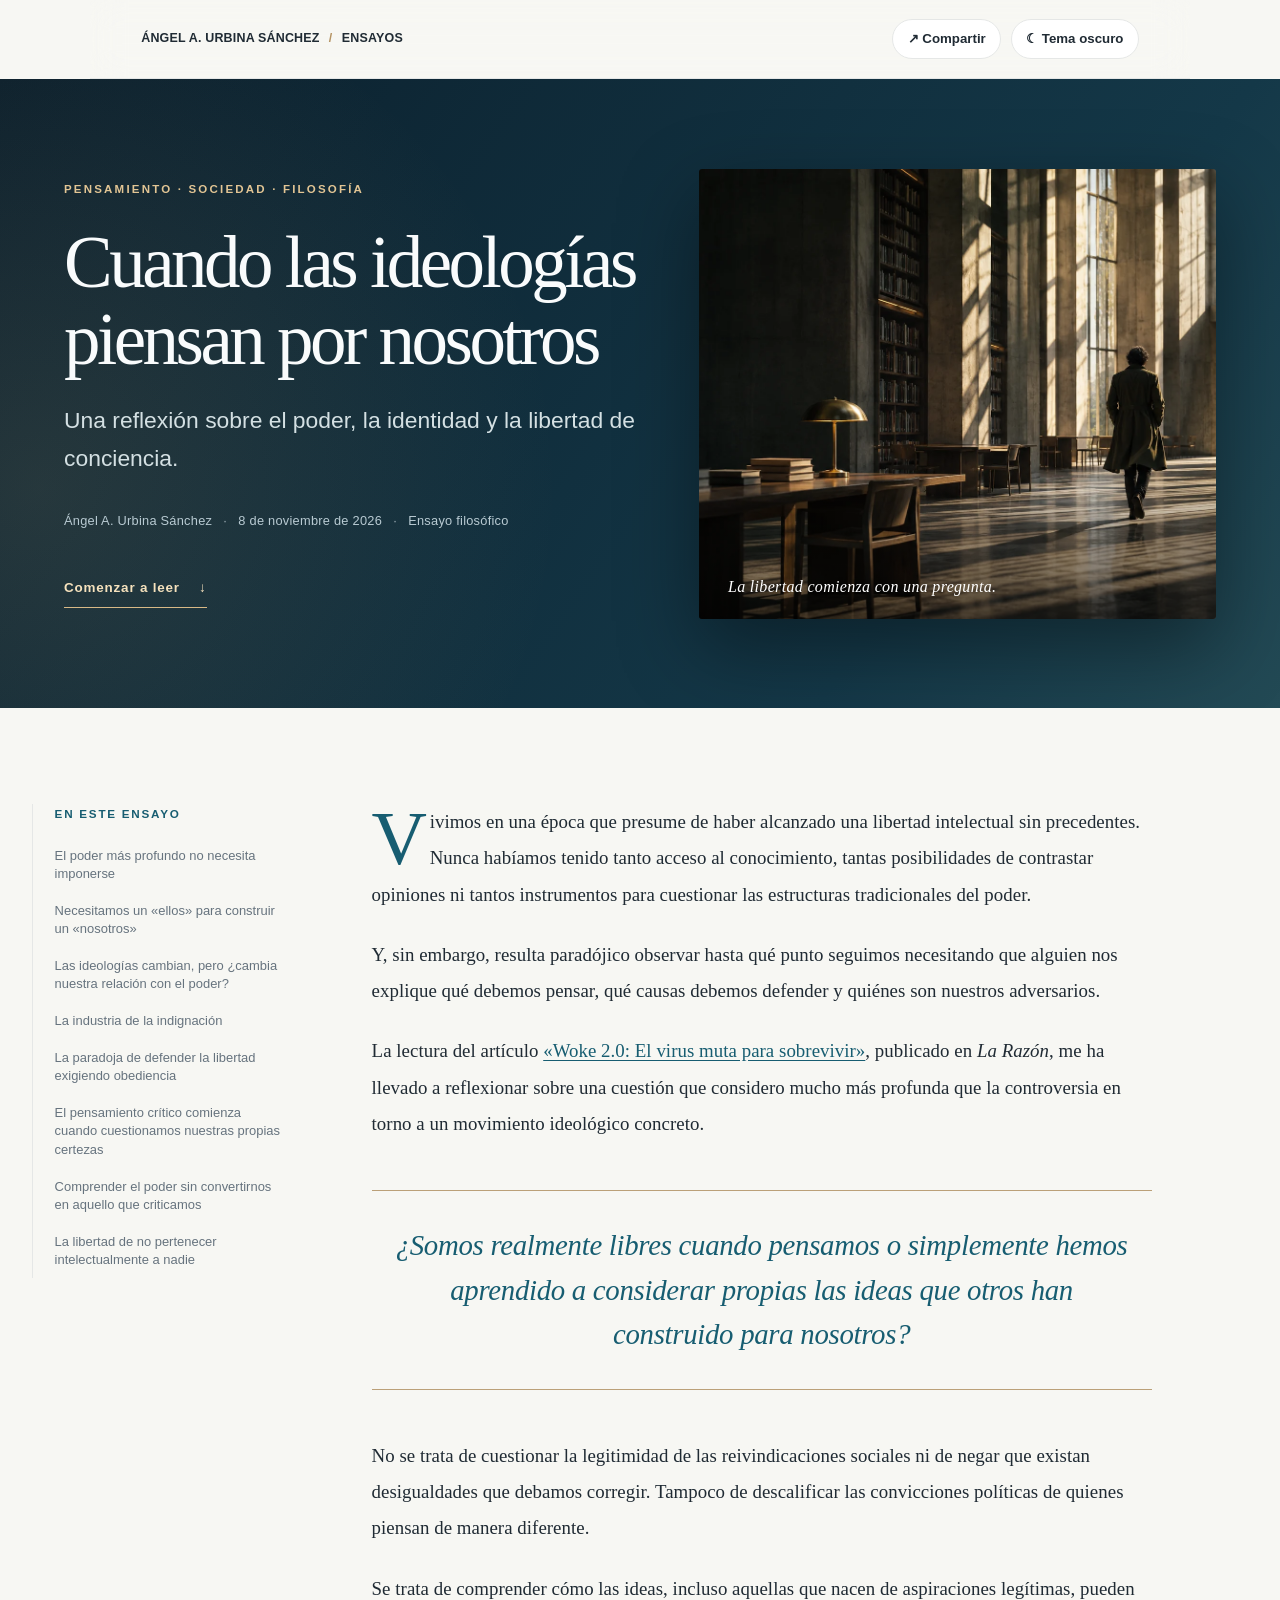
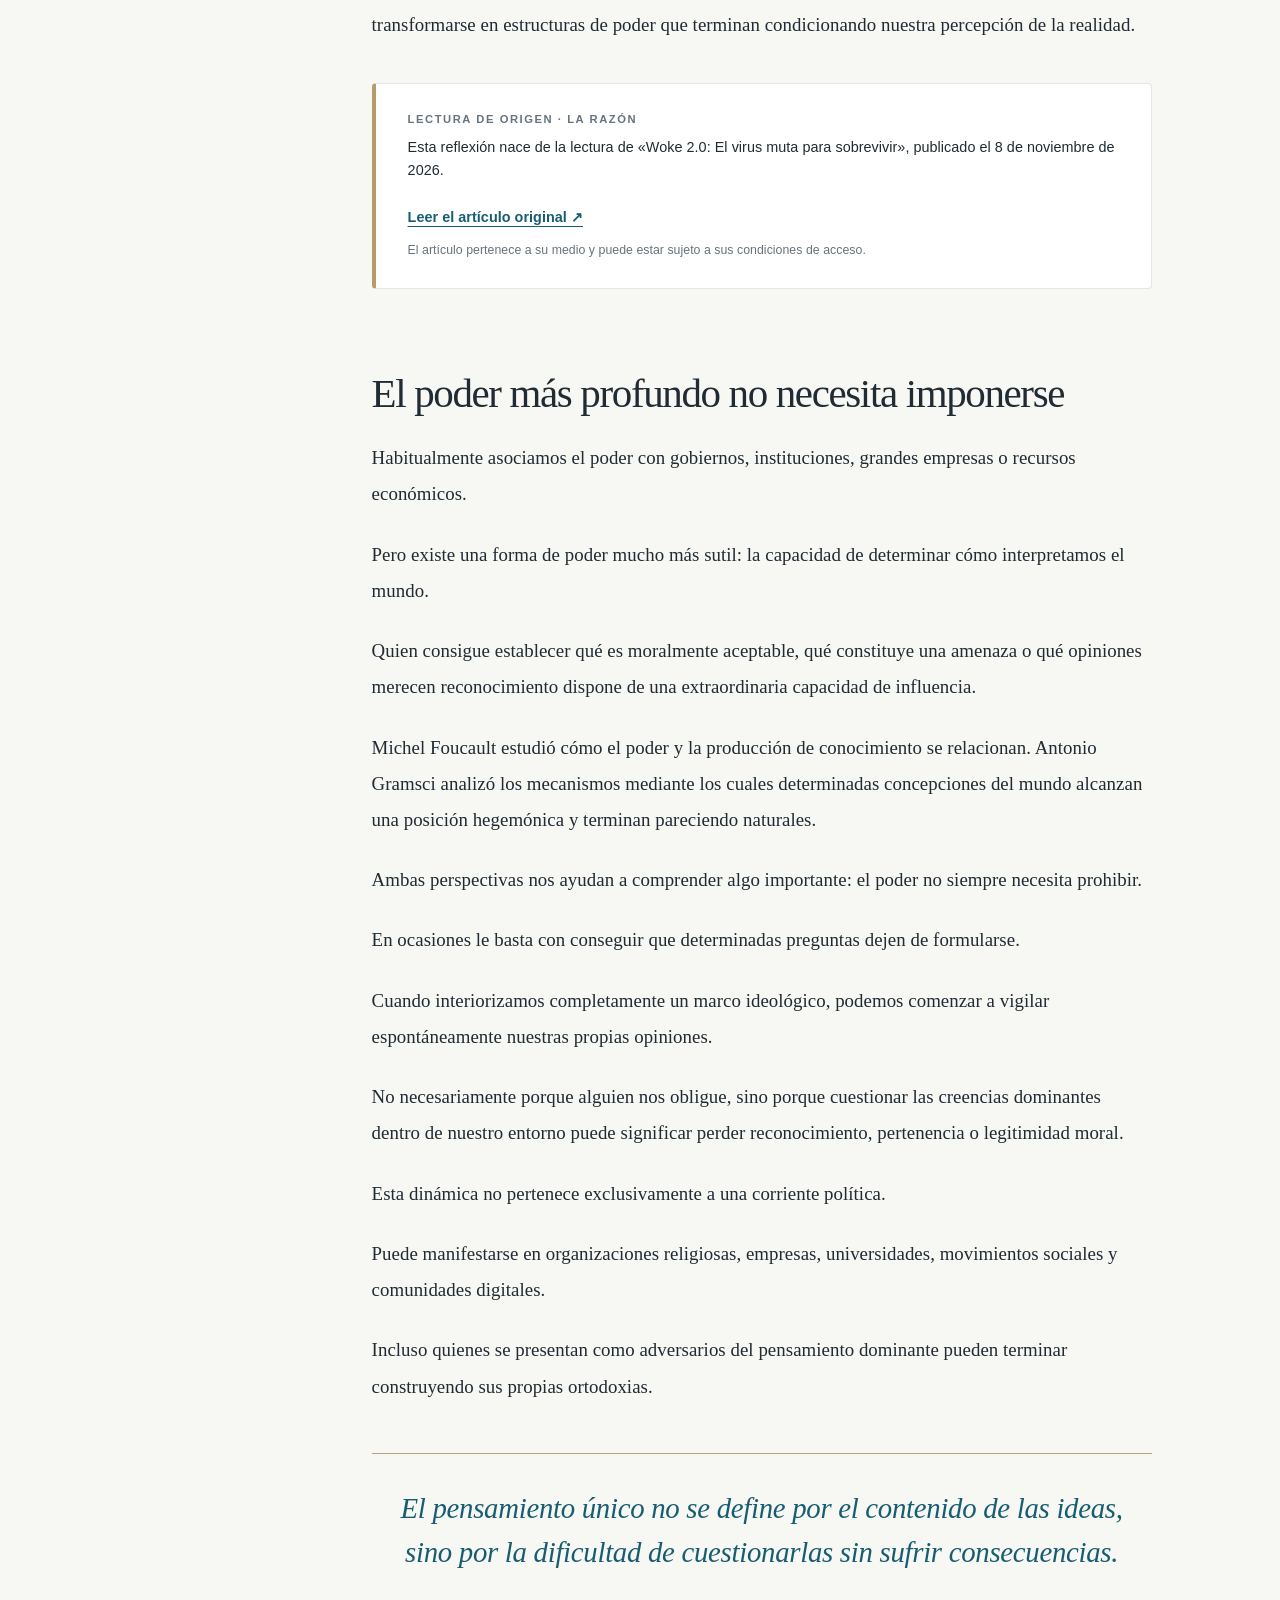
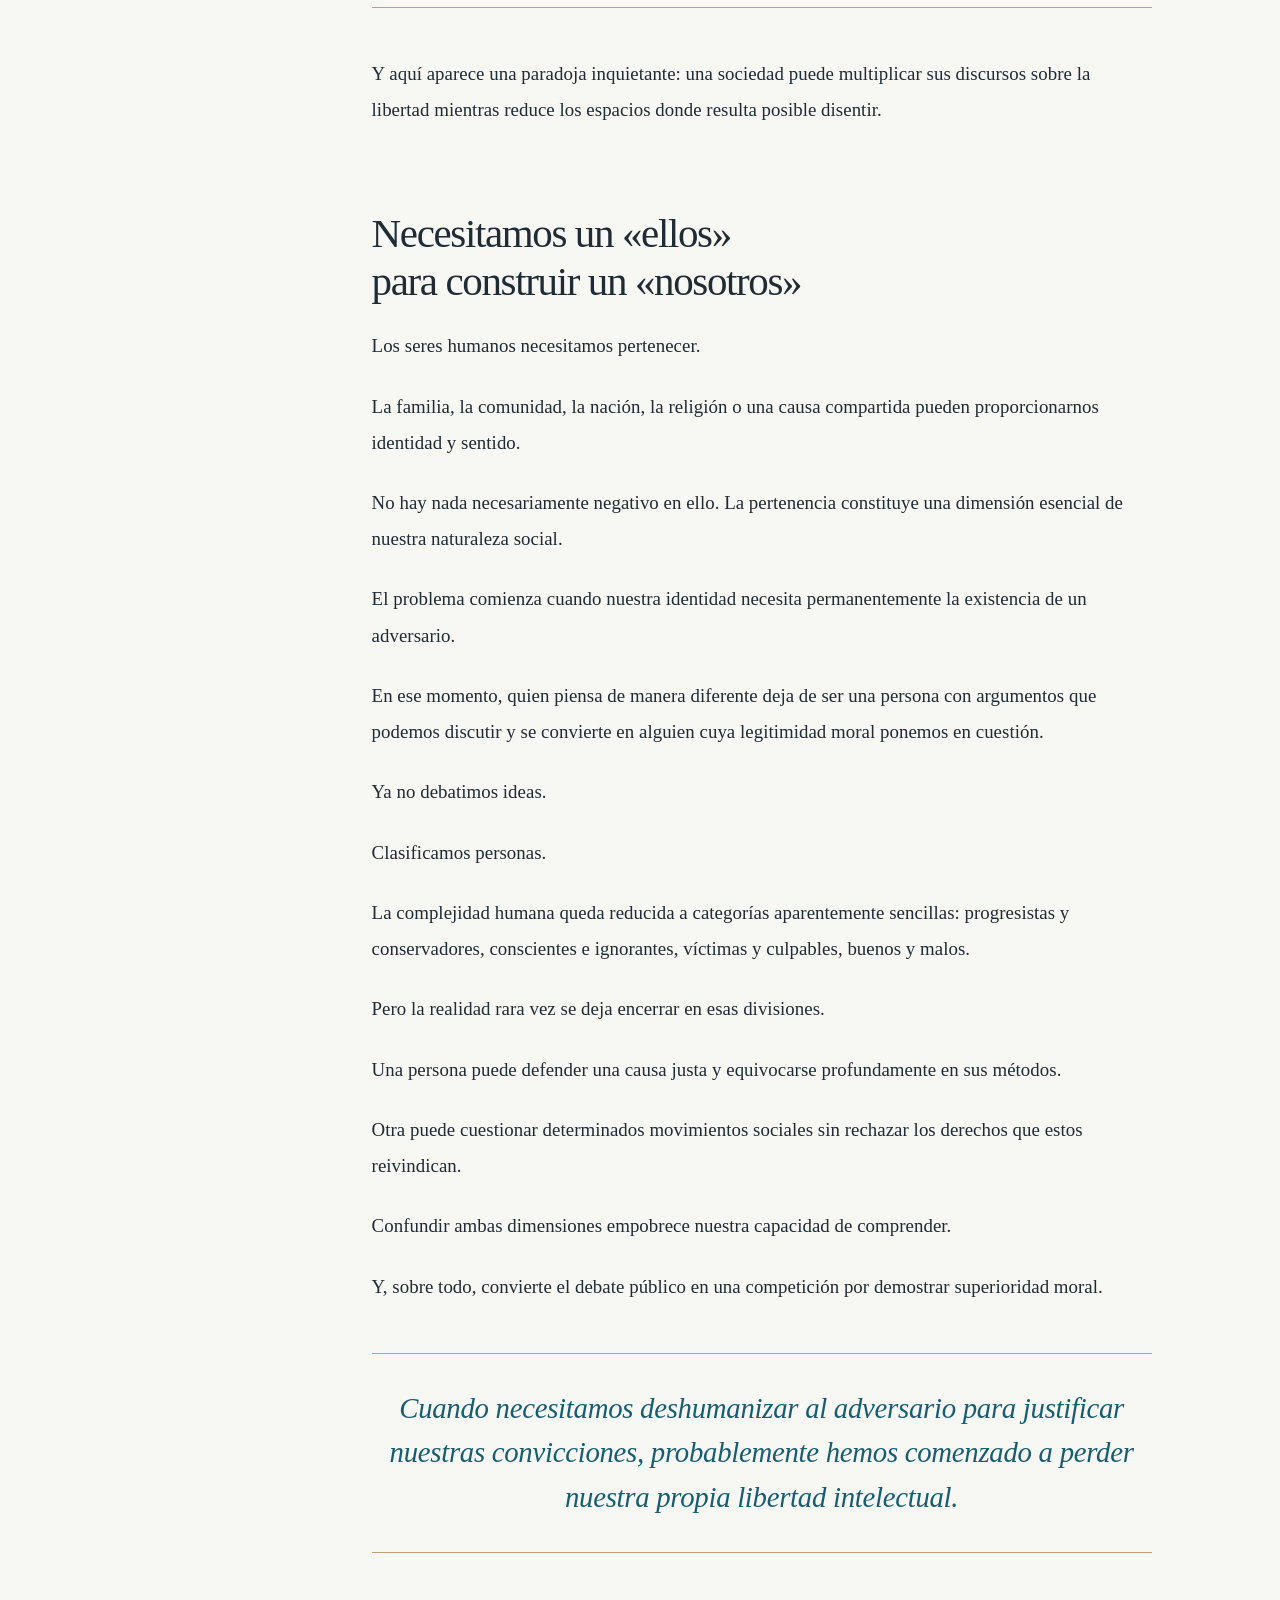
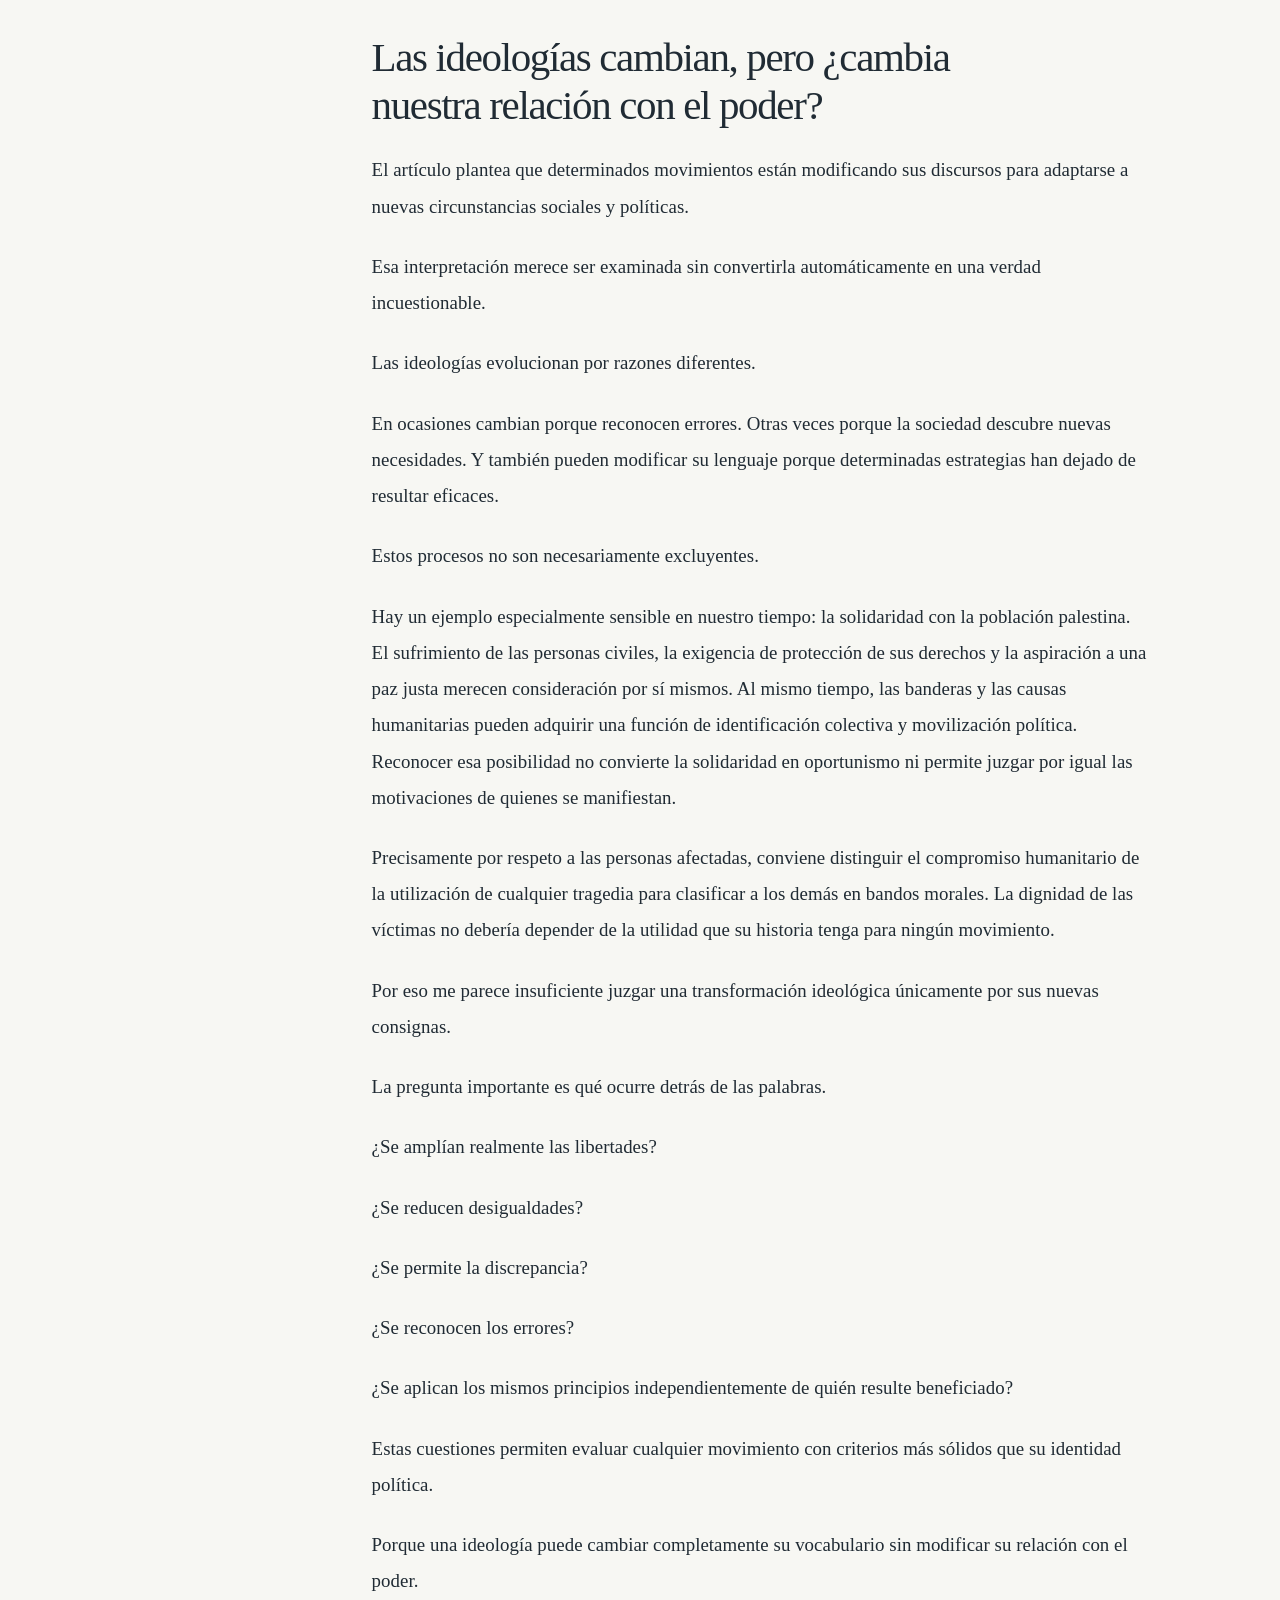
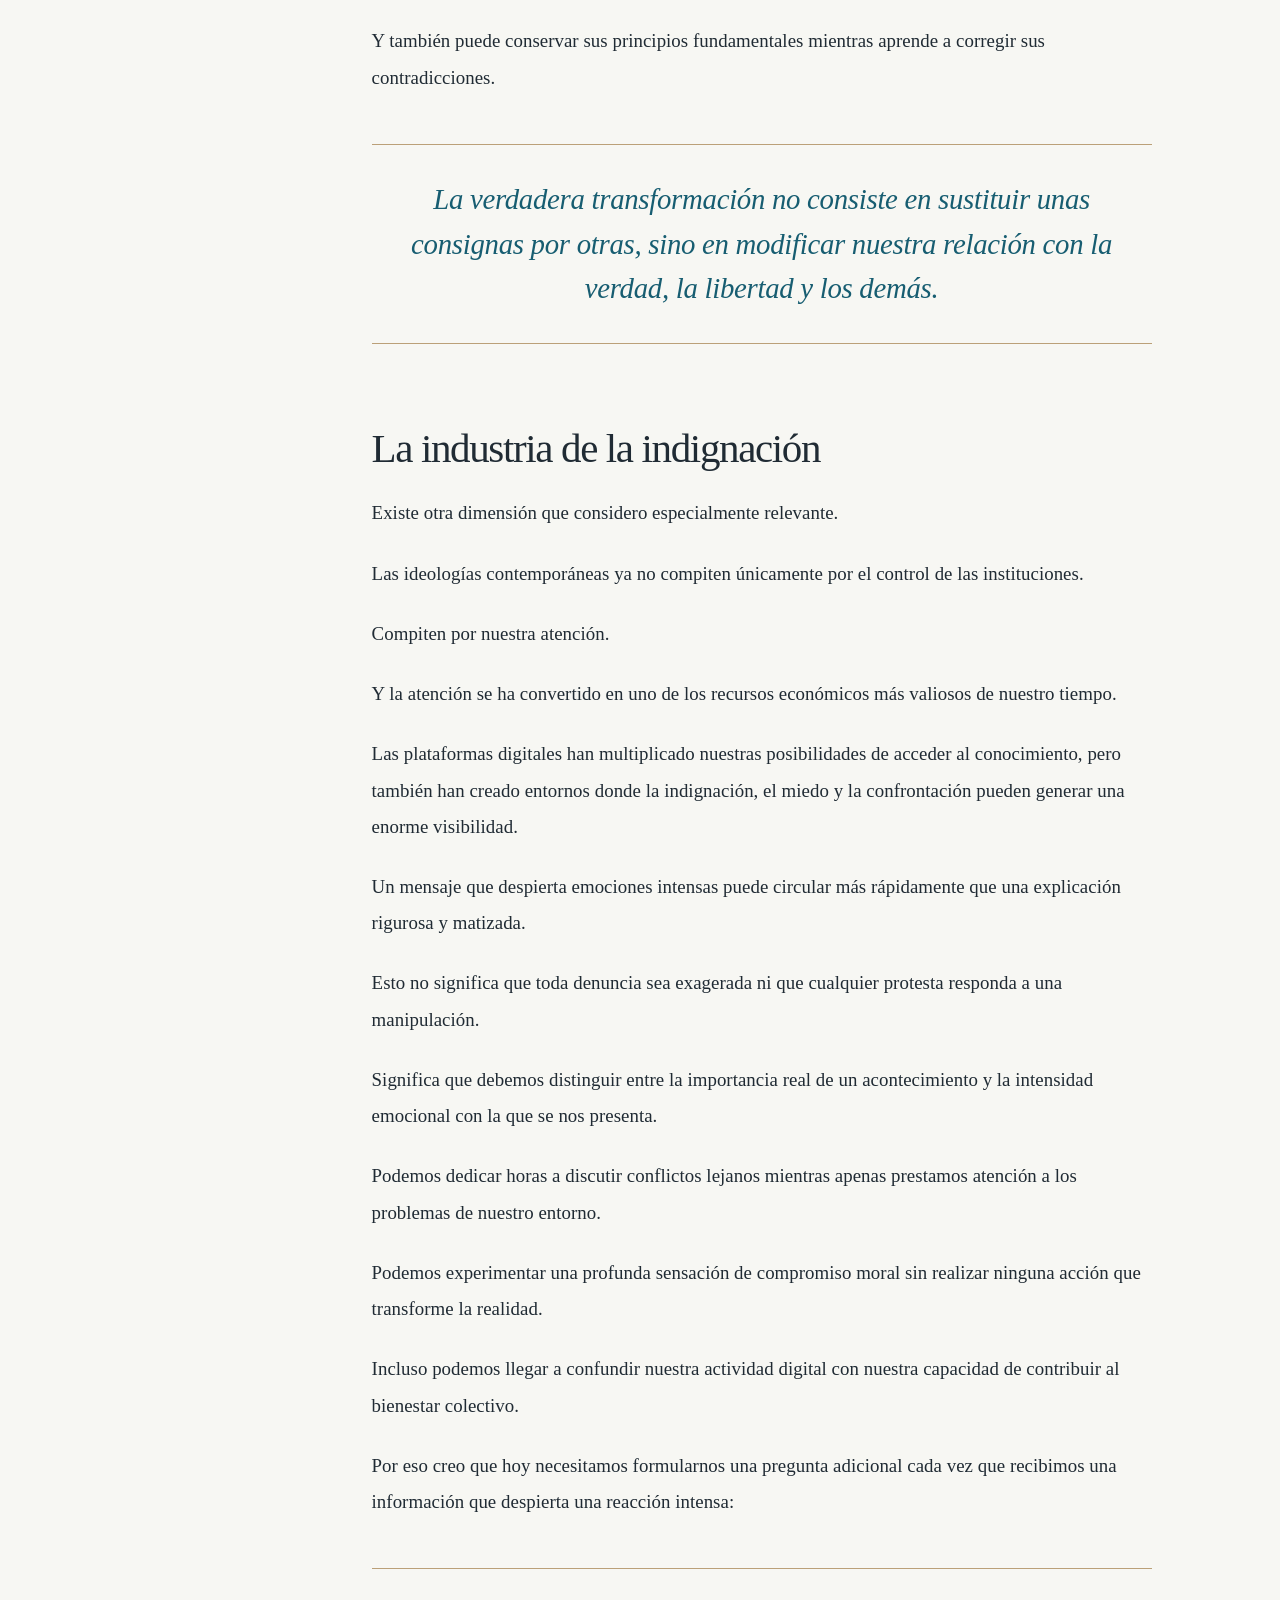
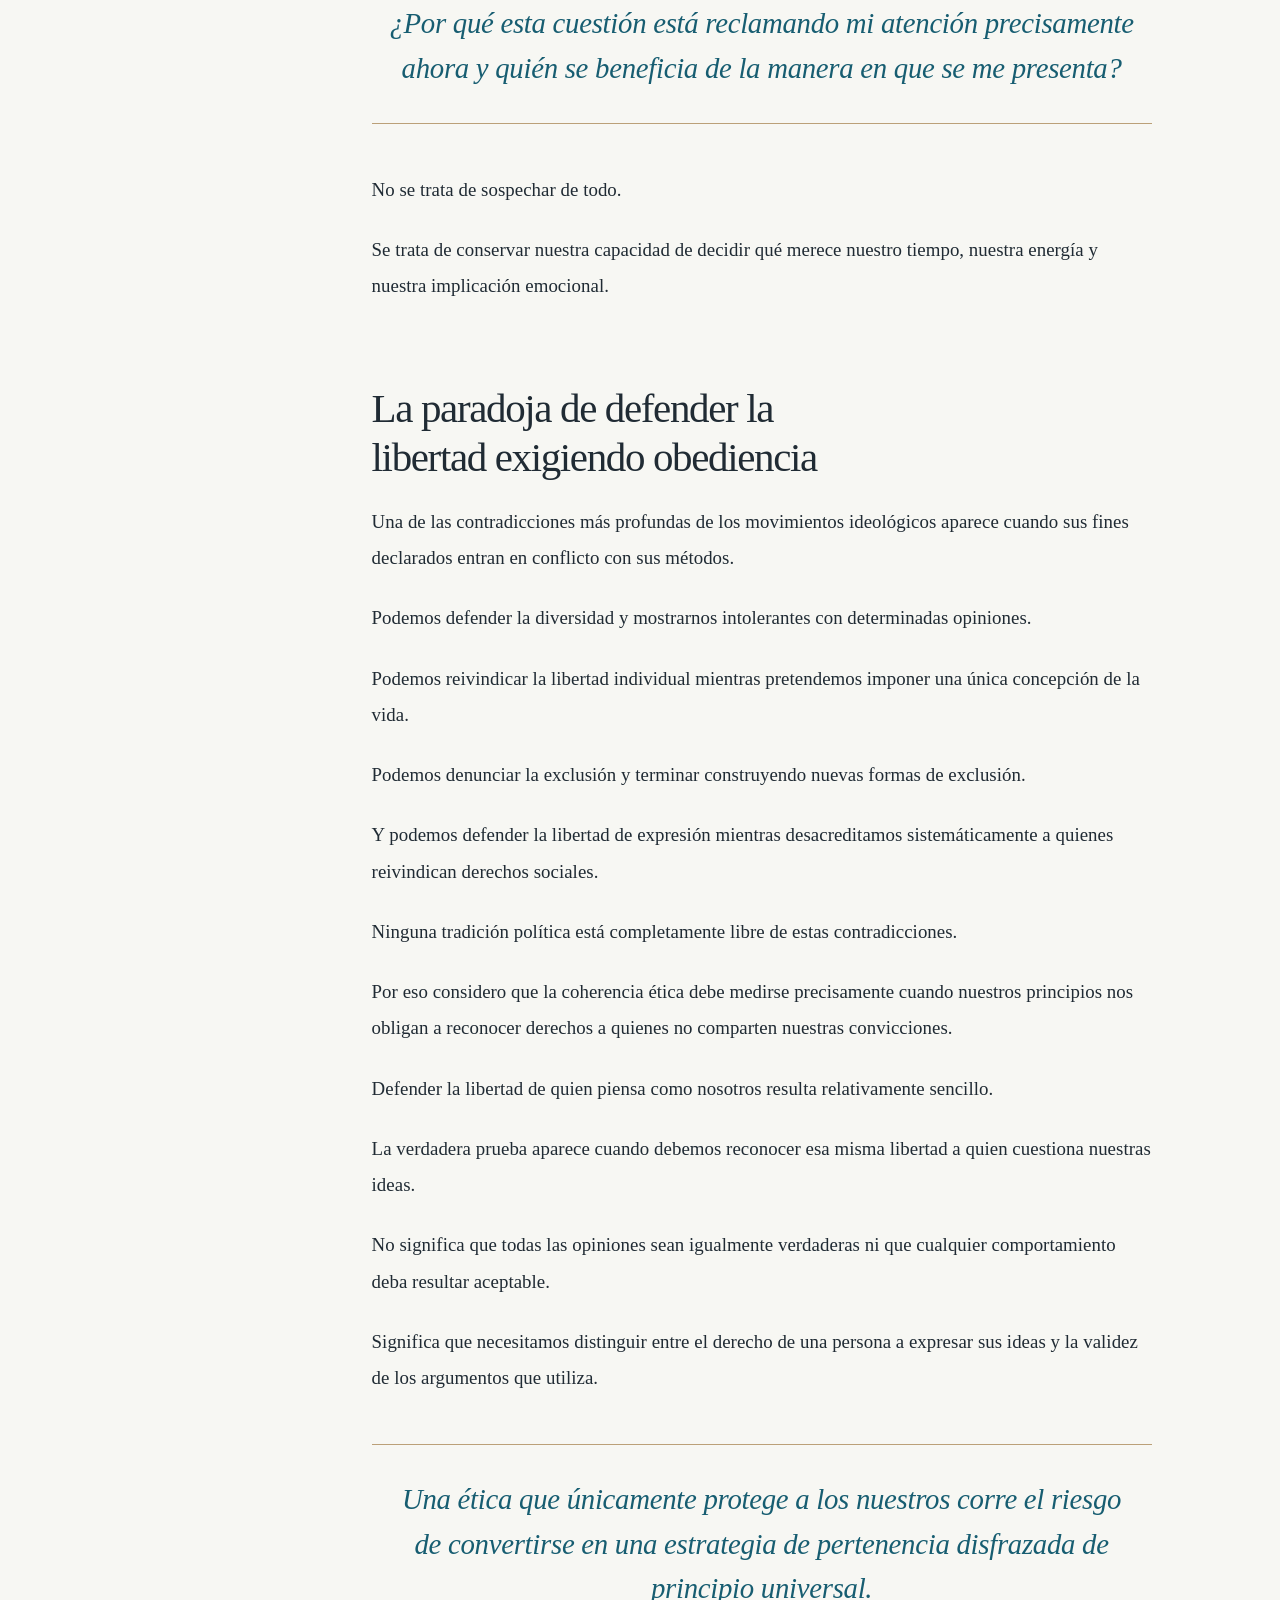
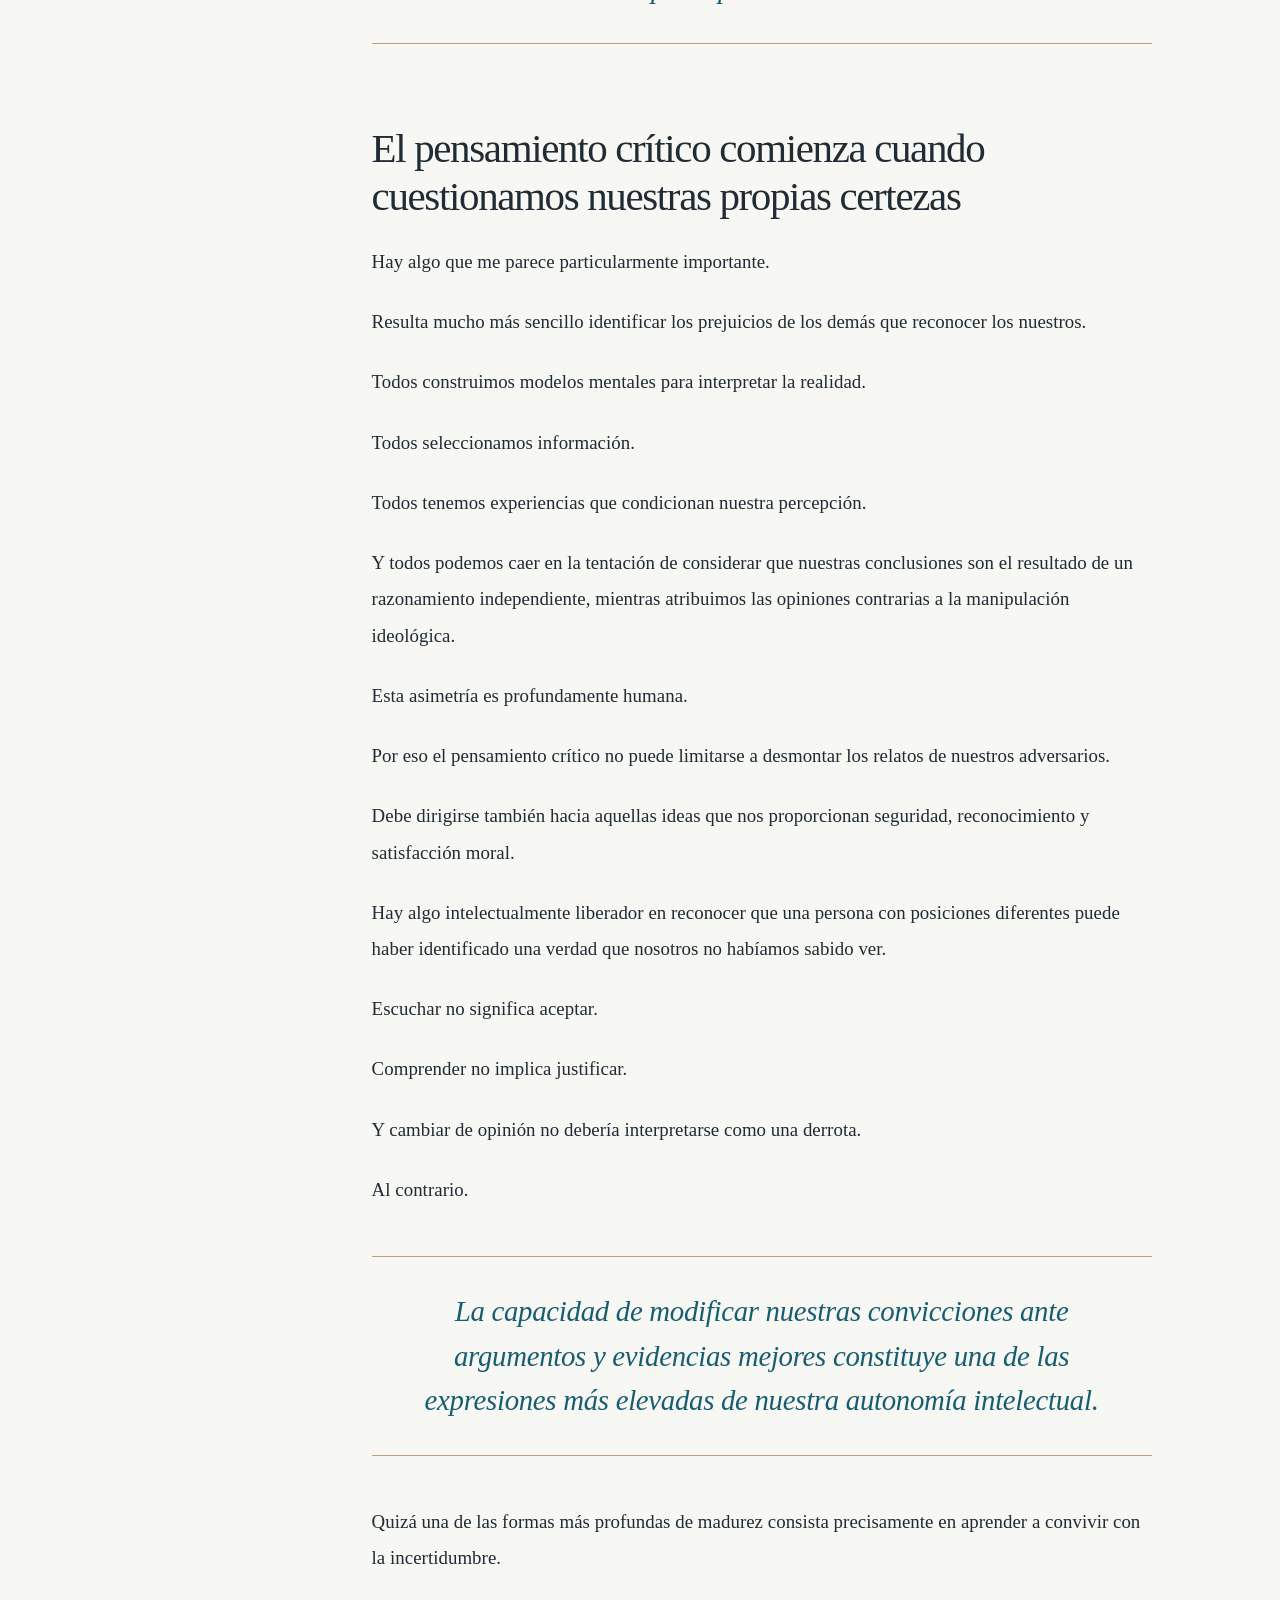
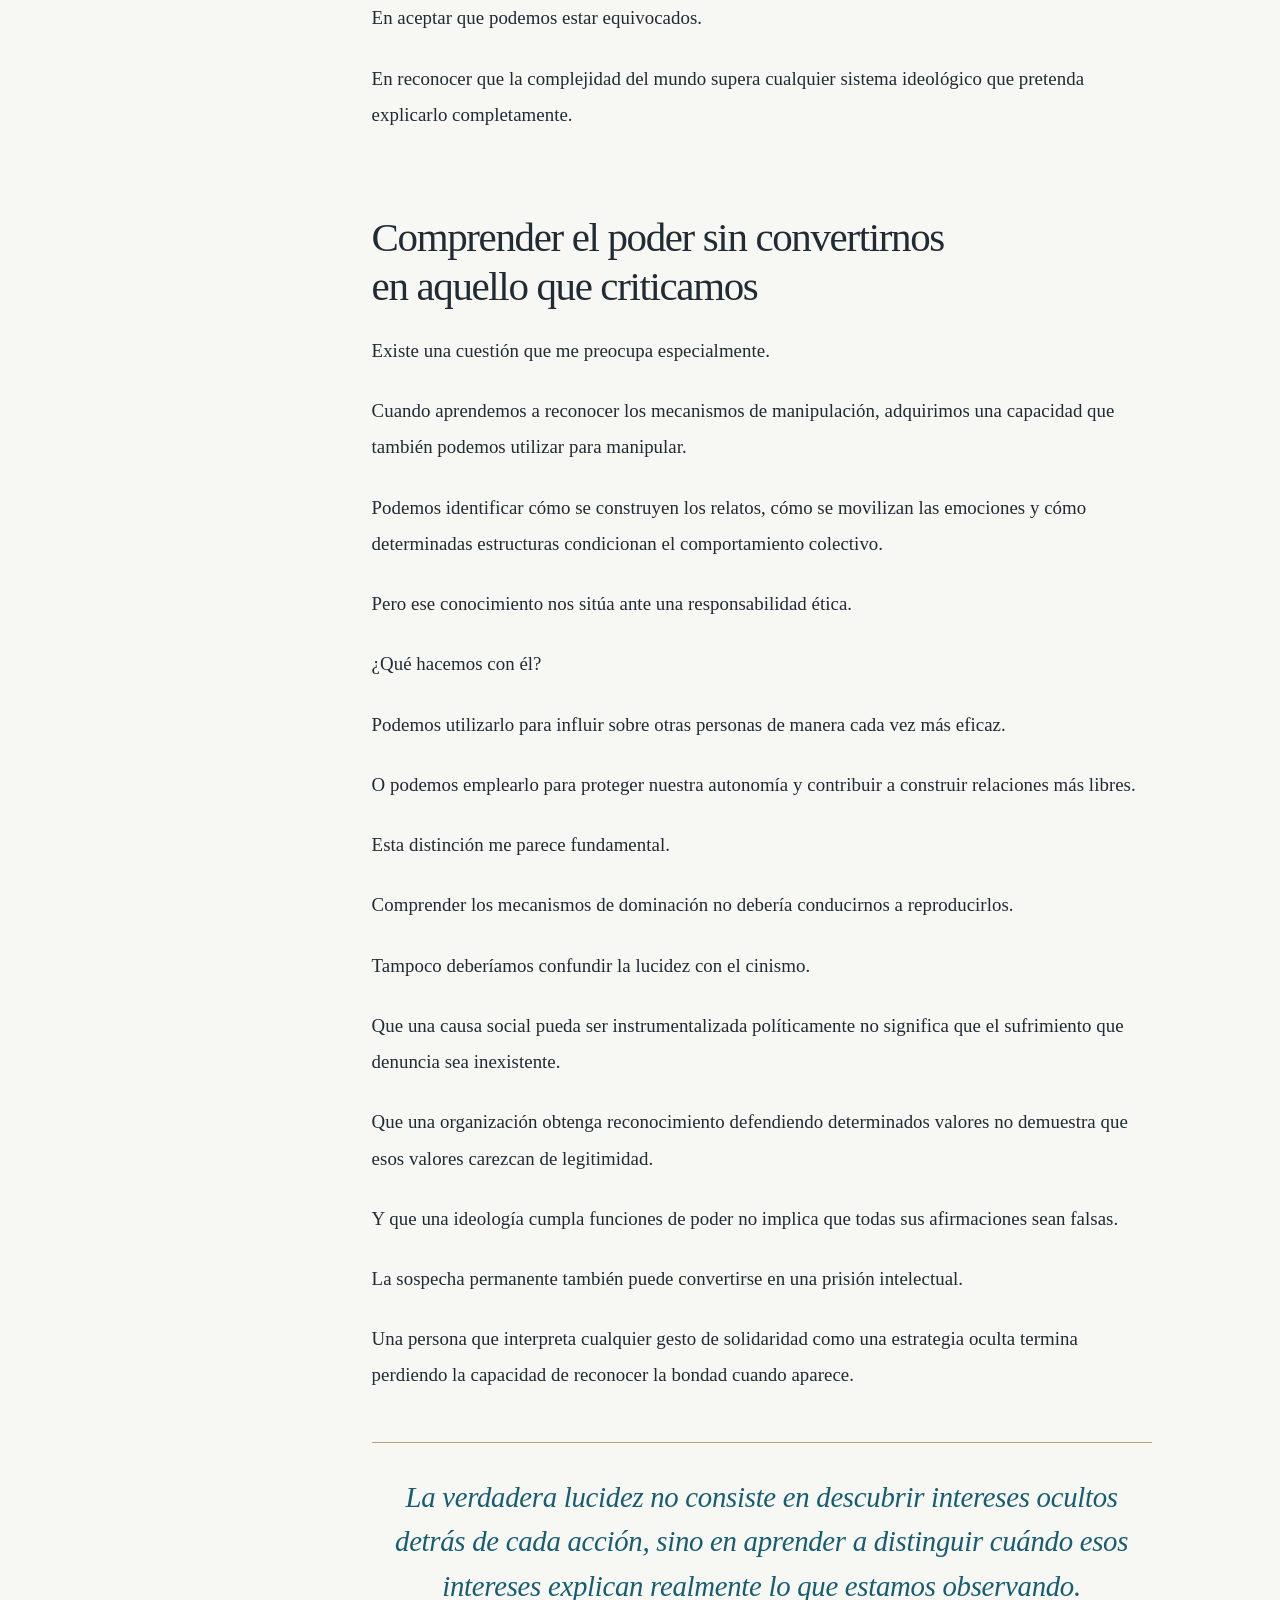
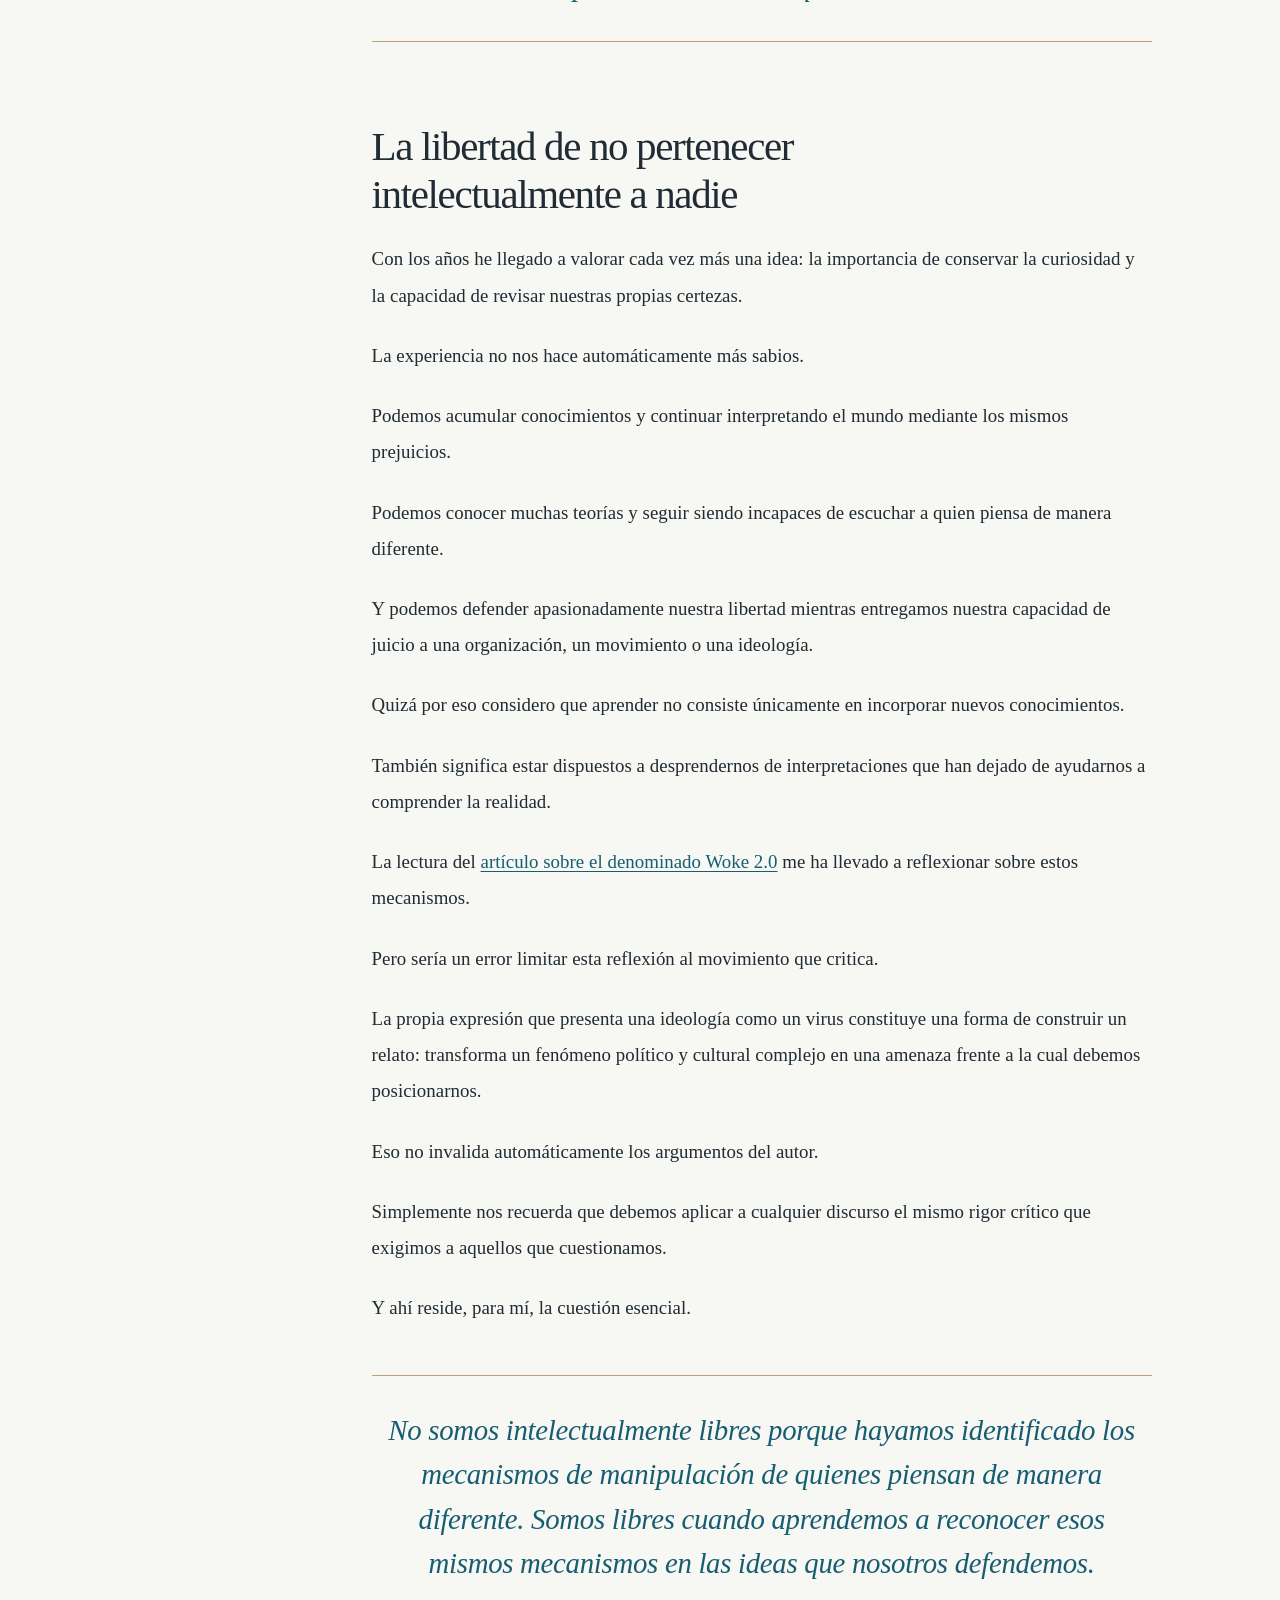
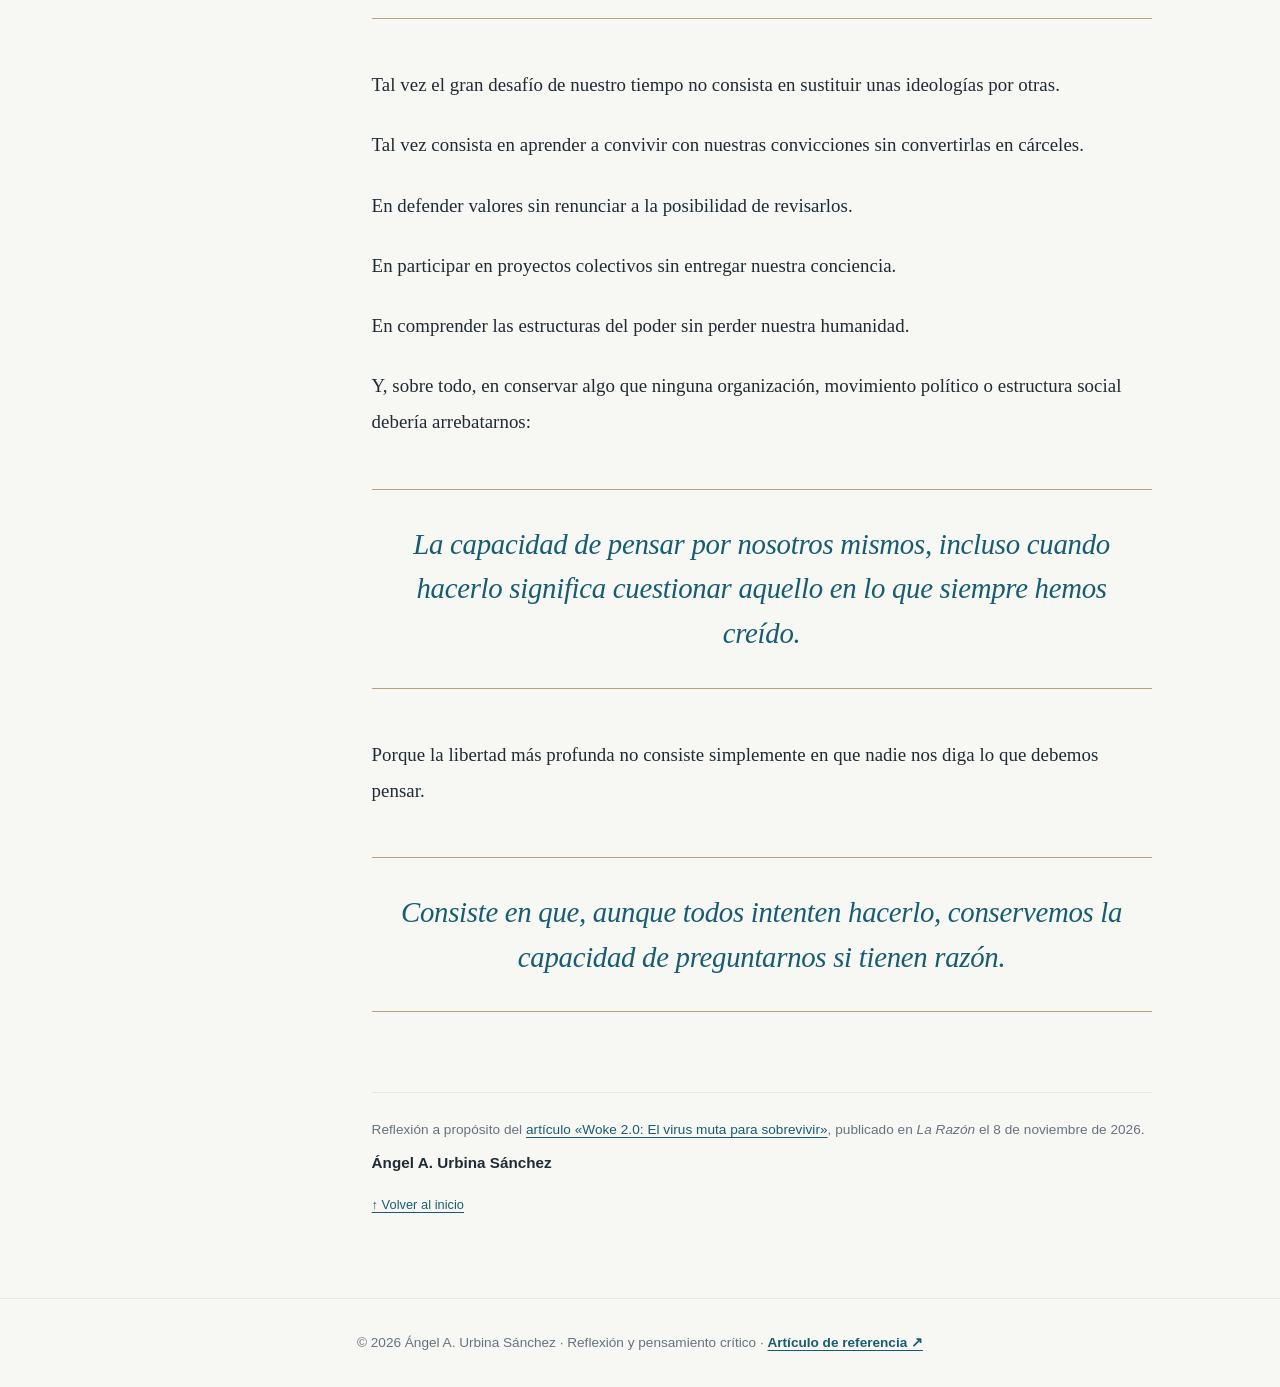
==== commit 71f265f5: "Mejora editorial: nueva portada, diseño y reflexión filosófica" ====
--- a/index.html
+++ b/index.html
@@ -11,7 +11,9 @@
   <meta property="og:title" content="Cuando las ideologías piensan por nosotros">
   <meta property="og:description" content="Sobre el poder, la identidad, la indignación y la libertad de pensamiento. Una reflexión de Ángel A. Urbina Sánchez.">
   <meta property="article:published_time" content="2026-11-08">
-  <meta name="twitter:card" content="summary">
+  <meta name="twitter:card" content="summary_large_image">
+  <meta property="og:image" content="/assets/portada-social.webp">
+  <meta name="twitter:image" content="/assets/portada-social.webp">
   <title>Cuando las ideologías piensan por nosotros · Ángel A. Urbina Sánchez</title>
   <link rel="icon" href="assets/favicon.svg" type="image/svg+xml">
   <link rel="stylesheet" href="assets/style.css">
@@ -27,12 +29,13 @@
       <button id="theme-toggle" type="button" aria-pressed="false">☾ Tema oscuro</button>
     </div>
   </header>
-  <div class="hero"><div class="hero-inner">
+  <div class="hero"><div class="hero-inner"><div class="hero-copy">
     <div class="eyebrow">Pensamiento · Sociedad · Filosofía</div>
     <h1>Cuando las ideologías<br>piensan por nosotros</h1>
     <p class="lead">Una reflexión sobre el poder, la identidad y la libertad de conciencia.</p>
-    <div class="meta"><span>Ángel A. Urbina Sánchez</span><span>8 de noviembre de 2026</span><span>Ensayo</span></div>
-  </div></div>
+    <div class="meta"><span>Ángel A. Urbina Sánchez</span><span>8 de noviembre de 2026</span><span>Ensayo filosófico</span></div>
+    <a class="hero-cta" href="#contenido">Comenzar a leer <span aria-hidden="true">↓</span></a>
+  </div><figure class="hero-visual"><img src="assets/biblioteca-libertad.webp" alt="Una persona camina por una biblioteca monumental hacia la luz exterior" width="1648" height="928"><figcaption>La libertad comienza con una pregunta.</figcaption></figure></div></div>
   <main id="contenido" class="main-grid">
     <aside class="toc" aria-label="Índice de contenidos"><strong>En este ensayo</strong><nav><a href="#poder">El poder más profundo no necesita imponerse</a>
 <a href="#identidad">Necesitamos un «ellos» para construir un «nosotros»</a>
@@ -81,6 +84,8 @@
 <p>Las ideologías evolucionan por razones diferentes.</p>
 <p>En ocasiones cambian porque reconocen errores. Otras veces porque la sociedad descubre nuevas necesidades. Y también pueden modificar su lenguaje porque determinadas estrategias han dejado de resultar eficaces.</p>
 <p>Estos procesos no son necesariamente excluyentes.</p>
+<p>Hay un ejemplo especialmente sensible en nuestro tiempo: la solidaridad con la población palestina. El sufrimiento de las personas civiles, la exigencia de protección de sus derechos y la aspiración a una paz justa merecen consideración por sí mismos. Al mismo tiempo, las banderas y las causas humanitarias pueden adquirir una función de identificación colectiva y movilización política. Reconocer esa posibilidad no convierte la solidaridad en oportunismo ni permite juzgar por igual las motivaciones de quienes se manifiestan.</p>
+<p>Precisamente por respeto a las personas afectadas, conviene distinguir el compromiso humanitario de la utilización de cualquier tragedia para clasificar a los demás en bandos morales. La dignidad de las víctimas no debería depender de la utilidad que su historia tenga para ningún movimiento.</p>
 <p>Por eso me parece insuficiente juzgar una transformación ideológica únicamente por sus nuevas consignas.</p>
 <p>La pregunta importante es qué ocurre detrás de las palabras.</p>
 <p>¿Se amplían realmente las libertades?</p>
--- a/assets/style.css
+++ b/assets/style.css
@@ -1,3 +1,36 @@
 :root{color-scheme:light;--bg:#f7f7f3;--surface:#fff;--text:#202b34;--muted:#66737e;--border:#e5e7e6;--accent:#175d71;--accent-hover:#0f4758;--quote:#e8f2f2;--hero:#102b3d;--hero-text:#f9fbfc;--max:780px;--shadow:0 12px 35px rgba(15,30,38,.045)}
 :root[data-theme="dark"]{color-scheme:dark;--bg:#0d1820;--surface:#152530;--text:#ecf3f5;--muted:#acbdc4;--border:#2b404c;--accent:#8fd5df;--accent-hover:#b5e7ef;--quote:#203c46;--hero:#0b2230;--hero-text:#f7fbfc;--shadow:0 12px 35px rgba(0,0,0,.15)}
 *,*::before,*::after{box-sizing:border-box}html{scroll-behavior:smooth}body{margin:0;background:var(--bg);color:var(--text);font-family:Inter,-apple-system,BlinkMacSystemFont,"Segoe UI",Roboto,Arial,sans-serif;line-height:1.75;-webkit-font-smoothing:antialiased}a{color:var(--accent);text-underline-offset:3px}a:hover{color:var(--accent-hover)}a:focus-visible,button:focus-visible{outline:3px solid #e1a257;outline-offset:4px}button{font:inherit;cursor:pointer}.skip-link{position:absolute;left:1rem;top:-4rem;padding:.6rem 1rem;background:var(--surface);z-index:50}.skip-link:focus{top:.5rem}.progress{position:fixed;z-index:40;top:0;left:0;height:3px;width:0;background:#c7a86b;transition:width .08s linear}.topbar{max-width:1100px;margin:auto;padding:1.2rem 2rem;display:flex;align-items:center;justify-content:space-between;gap:1rem}.brand{color:var(--text);font-size:.78rem;font-weight:800;letter-spacing:.13em;text-transform:uppercase;text-decoration:none}.toolbar{display:flex;align-items:center;gap:.6rem}.toolbar button{border:1px solid var(--border);border-radius:50px;padding:.45rem .9rem;background:var(--surface);color:var(--text);font-size:.83rem;font-weight:600}.hero{background:radial-gradient(ellipse at 80% 0%,#255165 0%,transparent 46%),var(--hero);color:var(--hero-text);padding:6.4rem 1.5rem 6rem}.hero-inner{max-width:900px;margin:auto}.eyebrow{font-size:.74rem;letter-spacing:.19em;text-transform:uppercase;color:#e7c78f;font-weight:700}.hero h1{font-family:Georgia,"Times New Roman",serif;line-height:1.13;letter-spacing:-.035em;font-size:clamp(2.8rem,7.5vw,5.3rem);font-weight:500;margin:1.25rem 0}.hero .lead{font-size:clamp(1.06rem,2.5vw,1.38rem);color:#d2e3e9;max-width:700px;line-height:1.65}.hero .meta{color:#b9cbd3;font-size:.88rem;margin-top:2.6rem}.hero .meta span+span::before{content:'·';margin:0 .7rem;color:#9cabb4}.main-grid{display:grid;grid-template-columns:190px minmax(0,780px);gap:4.4rem;max-width:1130px;margin:0 auto;padding:5rem 2rem}.toc{align-self:start;position:sticky;top:2.5rem;border-left:1px solid var(--border);padding-left:1.1rem}.toc strong{display:block;font-size:.73rem;text-transform:uppercase;letter-spacing:.15em;color:var(--muted);margin-bottom:.8rem}.toc a{display:block;color:var(--muted);text-decoration:none;font-size:.81rem;line-height:1.4;padding:.45rem 0}.toc a:hover{color:var(--accent)}.article{min-width:0;font-family:Georgia,"Times New Roman",serif;font-size:1.13rem;line-height:1.91}.article .intro{font-size:1.3rem;line-height:1.8}.article p{margin:0 0 1.5rem}.article h2{font-size:clamp(1.65rem,3vw,2.23rem);line-height:1.27;font-weight:500;letter-spacing:-.015em;margin:4rem 0 1.45rem;scroll-margin-top:2rem}.article strong{font-weight:700}.article blockquote{margin:2.6rem 0 2.8rem;border-left:3px solid #bca06d;background:var(--quote);padding:1.5rem 1.7rem;font-size:clamp(1.15rem,2.4vw,1.5rem);line-height:1.55;font-style:italic;letter-spacing:-.01em}.article blockquote p{margin:0}.source-box{font-family:Inter,-apple-system,BlinkMacSystemFont,"Segoe UI",Roboto,Arial,sans-serif;font-size:.9rem;line-height:1.6;background:var(--surface);border:1px solid var(--border);border-radius:12px;padding:1.4rem 1.6rem;margin:2.5rem 0;box-shadow:var(--shadow)}.source-box .label{display:block;text-transform:uppercase;letter-spacing:.14em;font-size:.7rem;color:var(--muted);font-weight:800;margin-bottom:.45rem}.source-box a{font-weight:650;overflow-wrap:anywhere}.signature{margin:4rem 0 0;border-top:1px solid var(--border);padding-top:1.5rem;font-family:Inter,-apple-system,BlinkMacSystemFont,"Segoe UI",Roboto,Arial,sans-serif;font-size:.85rem;color:var(--muted)}.signature strong{display:block;color:var(--text);margin-top:.3rem;font-size:.95rem}.footer{border-top:1px solid var(--border);padding:2rem 1.5rem;text-align:center;font-size:.85rem;color:var(--muted)}.footer a{font-weight:600}.article .final-thought{font-size:1.4rem;line-height:1.65}.back-to-top{display:inline-block;margin-top:1rem;font-family:Inter,-apple-system,BlinkMacSystemFont,"Segoe UI",Roboto,Arial,sans-serif;font-size:.8rem}@media(max-width:950px){.main-grid{display:block;max-width:830px}.toc{position:static;border:1px solid var(--border);background:var(--surface);border-radius:12px;padding:1rem 1.4rem;margin-bottom:3rem}.toc nav{display:grid;grid-template-columns:repeat(2,minmax(0,1fr));column-gap:1.3rem}.hero{padding:5.2rem 1.7rem}}@media(max-width:560px){.topbar{padding:1rem}.brand{font-size:.68rem}.toolbar{gap:.3rem}.toolbar button{font-size:.74rem;padding:.42rem .65rem}.hero{padding:4.2rem 1.25rem 4.5rem}.hero .meta span{display:block}.hero .meta span+span::before{display:none}.main-grid{padding:2.8rem 1.25rem}.toc nav{grid-template-columns:1fr}.article{font-size:1.065rem;line-height:1.82}.article .intro{font-size:1.17rem}.article h2{margin-top:3.2rem}.article blockquote{margin:2rem -.25rem;padding:1.25rem 1.1rem}.source-box{padding:1.1rem}.article .final-thought{font-size:1.23rem}}@media print{.topbar,.toc,.progress,.footer,.back-to-top{display:none!important}.hero{background:none!important;color:#000;padding:0 0 1.5rem}.hero .eyebrow,.hero .lead,.hero .meta{color:#333}.main-grid{display:block;padding:0}.article{font-size:11pt}.article h2{break-after:avoid}.article blockquote{break-inside:avoid;background:none;border-left:2px solid #777}body{background:#fff;color:#000}.source-box{box-shadow:none}}@media(prefers-reduced-motion:reduce){html{scroll-behavior:auto}*{transition:none!important}}
+
+/* Rediseño editorial 2026 · hero fotográfico, lectura inmersiva */
+:root{--editorial-gold:#d7b981}
+body{font-feature-settings:"kern";text-rendering:optimizeLegibility}
+.topbar{min-height:74px;padding:1.2rem clamp(1.1rem,4vw,4rem);border-bottom:1px solid var(--border);backdrop-filter:blur(16px)}
+.brand{letter-spacing:.015em}.brand span{color:#b59363;padding:0 .35rem}
+.toolbar button{transition:transform .2s,border-color .2s,background .2s}.toolbar button:hover{transform:translateY(-2px);border-color:var(--accent)}
+.hero{position:relative;padding:clamp(3.4rem,7vw,7.5rem) clamp(1.25rem,5vw,6rem);overflow:hidden;background:linear-gradient(125deg,#0b1f2c 0%,#143848 73%,#234a55 100%)}
+.hero::before{content:"";position:absolute;inset:0;pointer-events:none;background:radial-gradient(circle at 3% 65%,rgba(216,185,125,.12),transparent 40%)}
+.hero-inner{position:relative;max-width:1380px;margin:0 auto;display:grid;grid-template-columns:minmax(0,1.05fr) minmax(0,.95fr);align-items:center;gap:clamp(2.5rem,5vw,6rem)}
+.hero-copy{max-width:700px;position:relative;z-index:2}
+.hero .eyebrow{display:flex;align-items:center;gap:12px;color:#e2c594;font-size:.72rem}
+.eyebrow-line{display:inline-block;height:1px;width:32px;background:#c7a56e}
+.hero h1{font-size:clamp(3rem,5.7vw,6.5rem);line-height:1.055;letter-spacing:-.048em;margin:1.6rem 0 1.45rem;text-wrap:balance}
+.hero .lead{max-width:580px;color:#d4e0e3;font-size:clamp(1.08rem,1.9vw,1.43rem)}
+.hero .meta{font-size:.8rem;letter-spacing:.02em;line-height:1.8;margin-top:2rem}
+.hero-cta{display:inline-flex;align-items:center;gap:1.2rem;border-bottom:1px solid #d8b986;color:#f6e2bd;text-decoration:none;padding:1rem 0 .5rem;margin-top:1.7rem;font-size:.84rem;letter-spacing:.06em;font-weight:700}
+.hero-cta:hover{color:#fff;border-color:#fff}
+.hero-visual{position:relative;margin:0;align-self:stretch;min-height:450px;box-shadow:0 28px 80px #0006;overflow:hidden;border-radius:3px}
+.hero-visual::after{content:"";position:absolute;inset:0;background:linear-gradient(180deg,transparent 65%,rgba(0,0,0,.6))}
+.hero-visual img{display:block;width:100%;height:100%;object-fit:cover;object-position:55% center;filter:saturate(.85)}
+.hero-visual figcaption{position:absolute;bottom:1.4rem;left:1.8rem;color:#fff;z-index:1;font:italic 1rem Georgia,serif;letter-spacing:.02em}
+.main-grid{max-width:1280px;grid-template-columns:250px minmax(0,780px);gap:clamp(3rem,7vw,7rem);padding-top:6rem}
+.toc{top:5.5rem;padding-left:1.35rem}.toc strong{color:var(--accent)}.toc a{padding:.59rem 0;transition:color .2s,padding-left .2s}.toc a:hover{padding-left:.25rem}
+.article{font-size:1.18rem;line-height:1.92;letter-spacing:.002em}.article section:first-child>p:first-child::first-letter{float:left;font-size:4.8rem;line-height:.83;padding:.15rem .16rem 0 0;color:var(--accent);font-family:Georgia,serif}
+.article h2{font-size:clamp(1.85rem,3.2vw,2.7rem);letter-spacing:-.033em;line-height:1.18;margin-top:5rem;text-wrap:balance}
+.article blockquote{border-left:0;border-top:1px solid #bba078;border-bottom:1px solid #bba078;background:transparent;padding:2rem 1rem;margin:3rem 0;font-size:clamp(1.4rem,2.5vw,1.8rem);text-align:center;line-height:1.55;color:var(--accent)}
+.source-box{border-left:4px solid #b69b6b;border-radius:4px;padding:1.7rem 2rem;box-shadow:none}.source-box a{text-decoration-thickness:1px;text-underline-offset:4px}
+.article p a{text-underline-offset:3px}.signature{margin-top:5rem}
+@media(min-width:1450px){.hero-visual{min-height:535px}}
+@media(max-width:1000px){.hero-inner{grid-template-columns:1fr 1fr;gap:2rem}.hero h1{font-size:clamp(2.6rem,5vw,4.2rem)}.hero-visual{min-height:390px}.main-grid{max-width:850px}}
+@media(max-width:720px){.hero{padding:3.1rem 1.25rem 0}.hero-inner{grid-template-columns:1fr;gap:2.5rem}.hero h1{font-size:clamp(3rem,10vw,4.8rem)}.hero .meta{margin-top:1.5rem}.hero-visual{min-height:300px;height:340px;margin:0 -1.25rem;border-radius:0;box-shadow:none}.hero-visual figcaption{bottom:1rem;left:1.2rem}.main-grid{padding-top:3rem}.article{font-size:1.1rem}.article h2{margin-top:3.5rem}.article section:first-child>p:first-child::first-letter{font-size:4.2rem}}
+@media print{.hero-visual{display:none}.hero{padding:0 0 1.5rem}.hero-inner{display:block}.hero-cta{display:none}.article blockquote{border-color:#aaa}}
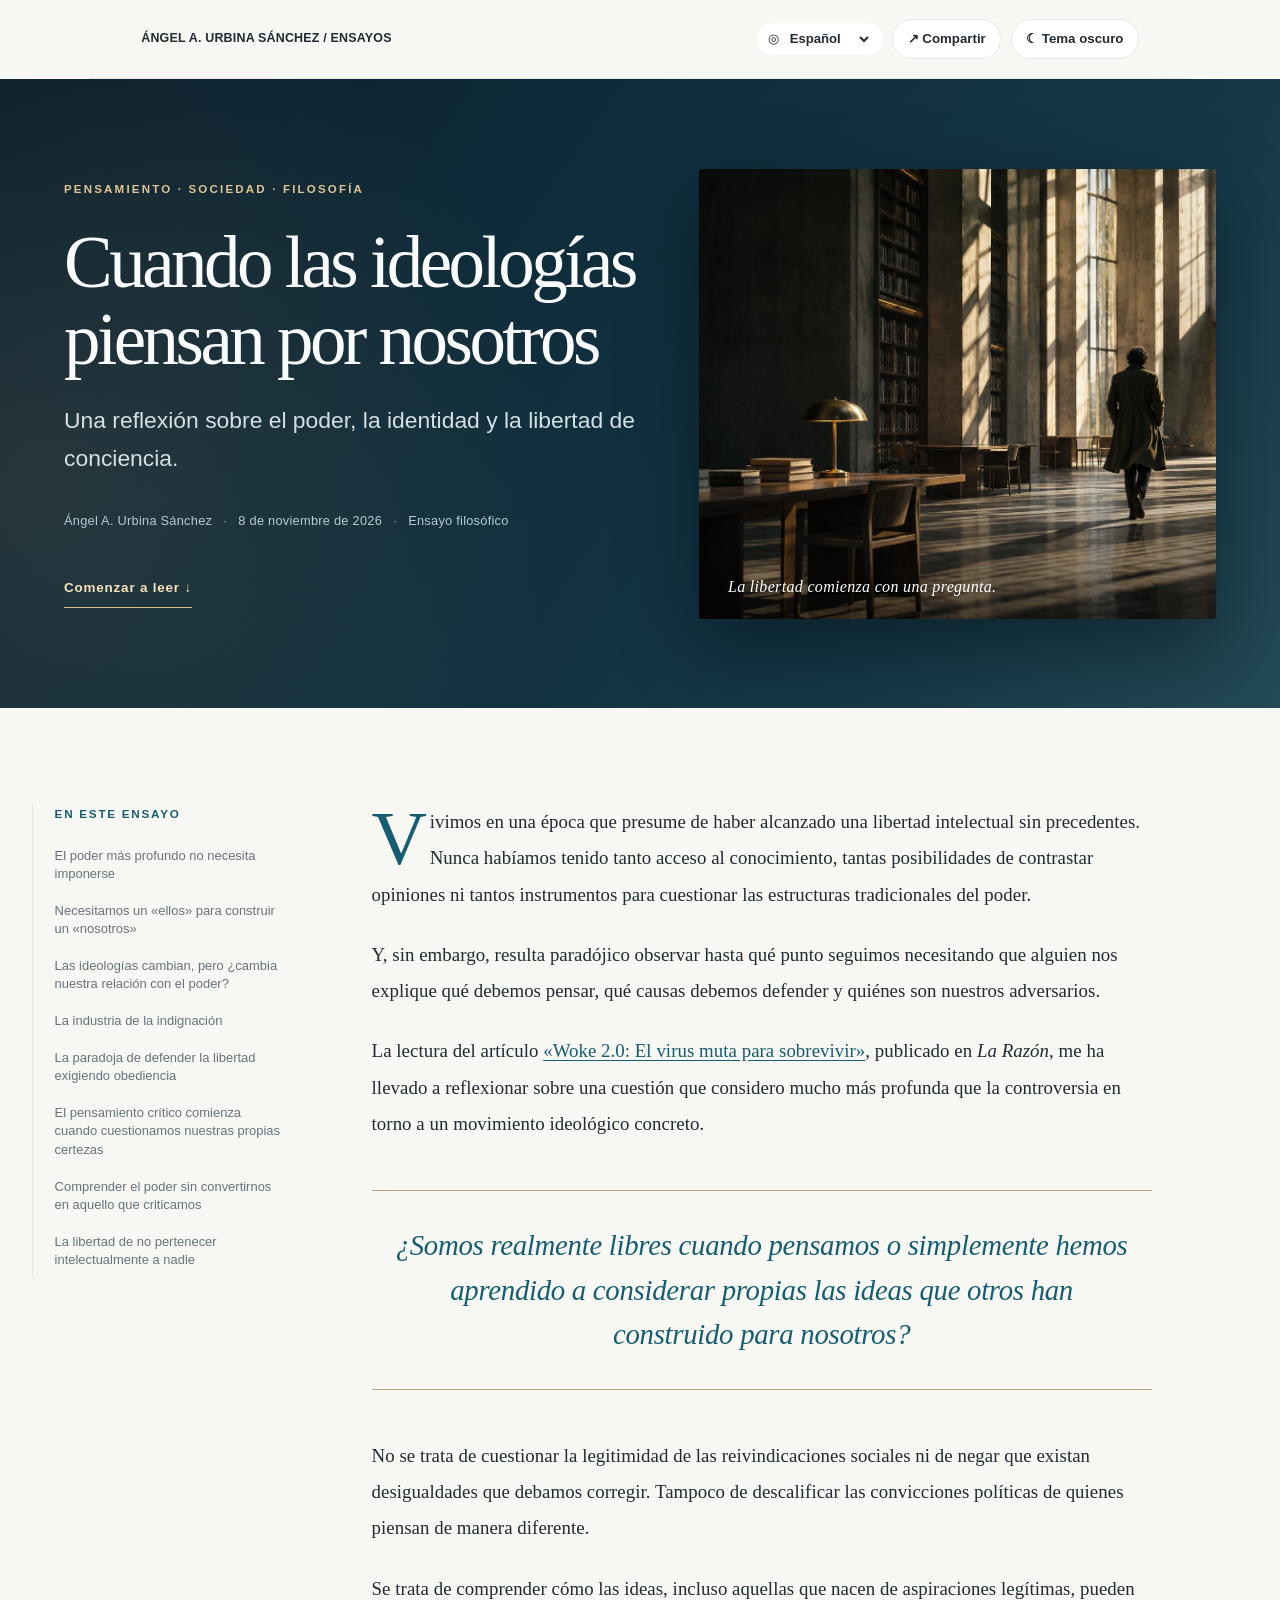
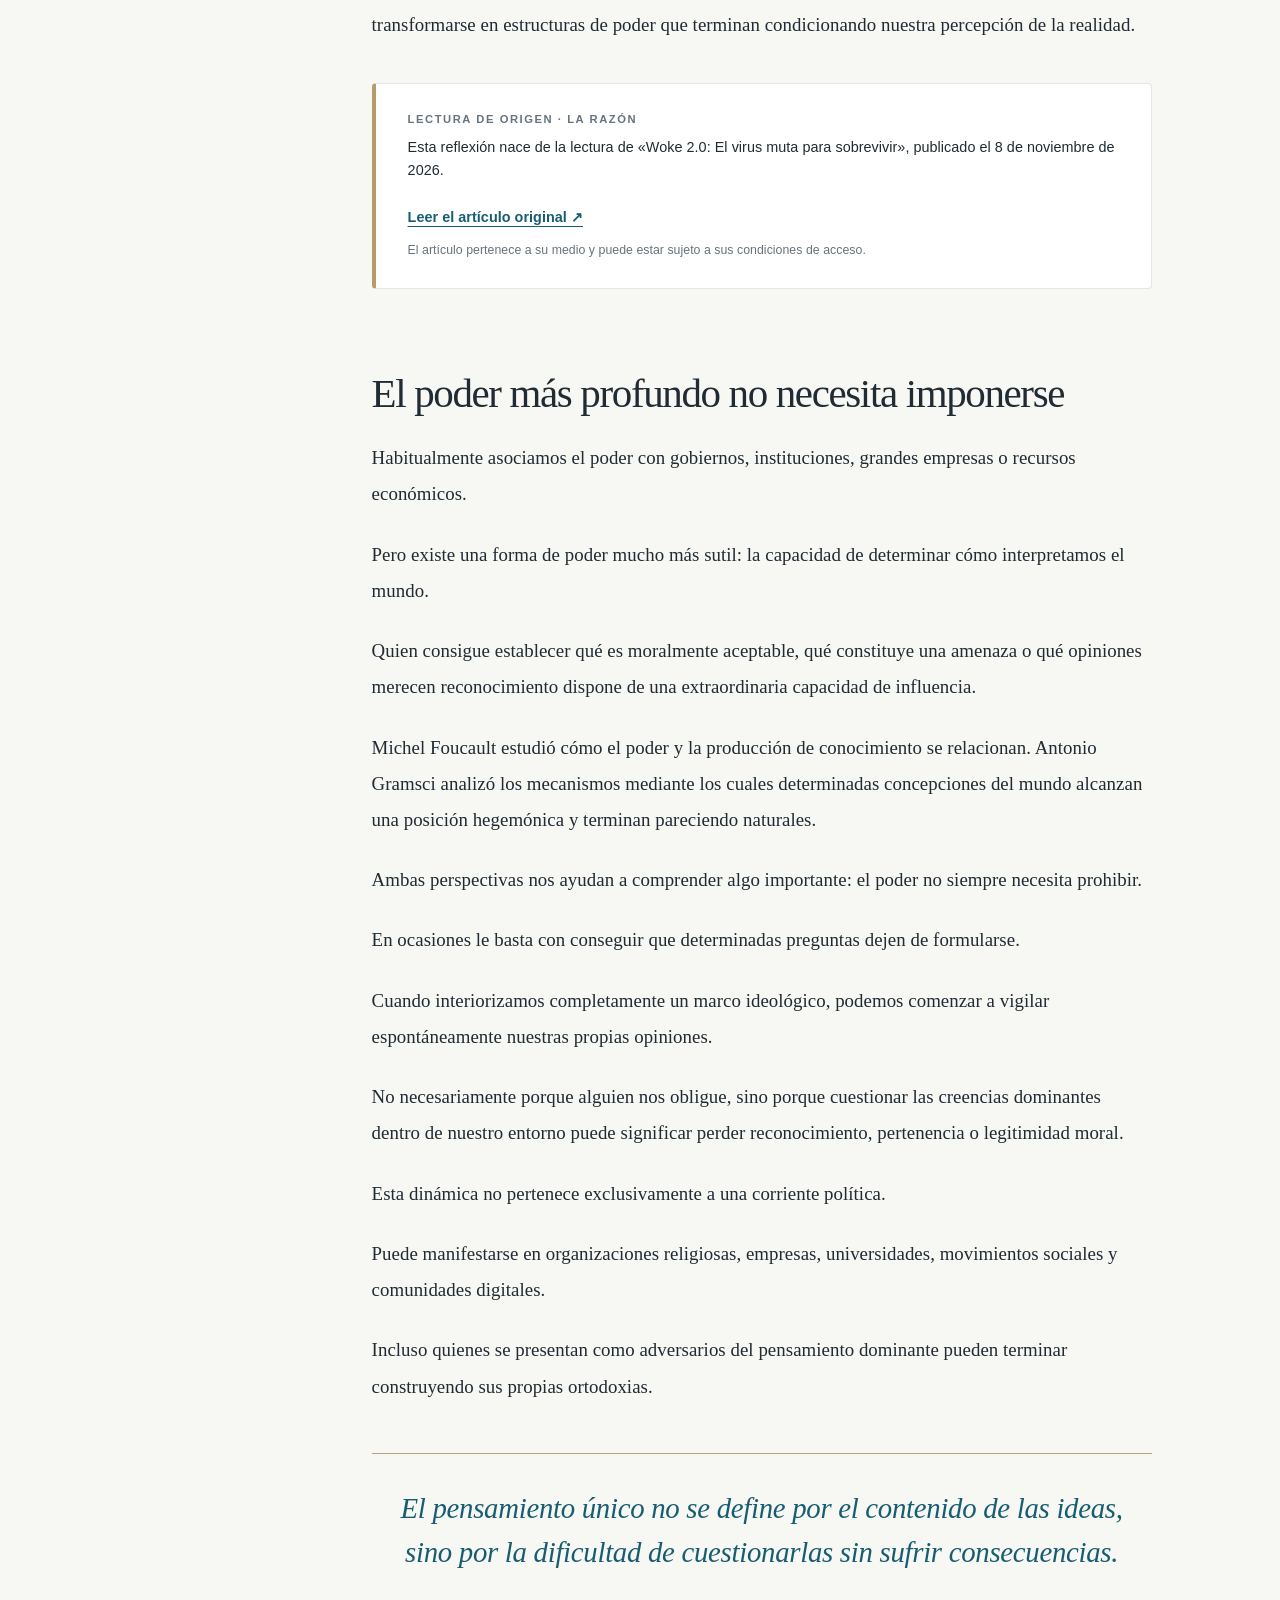
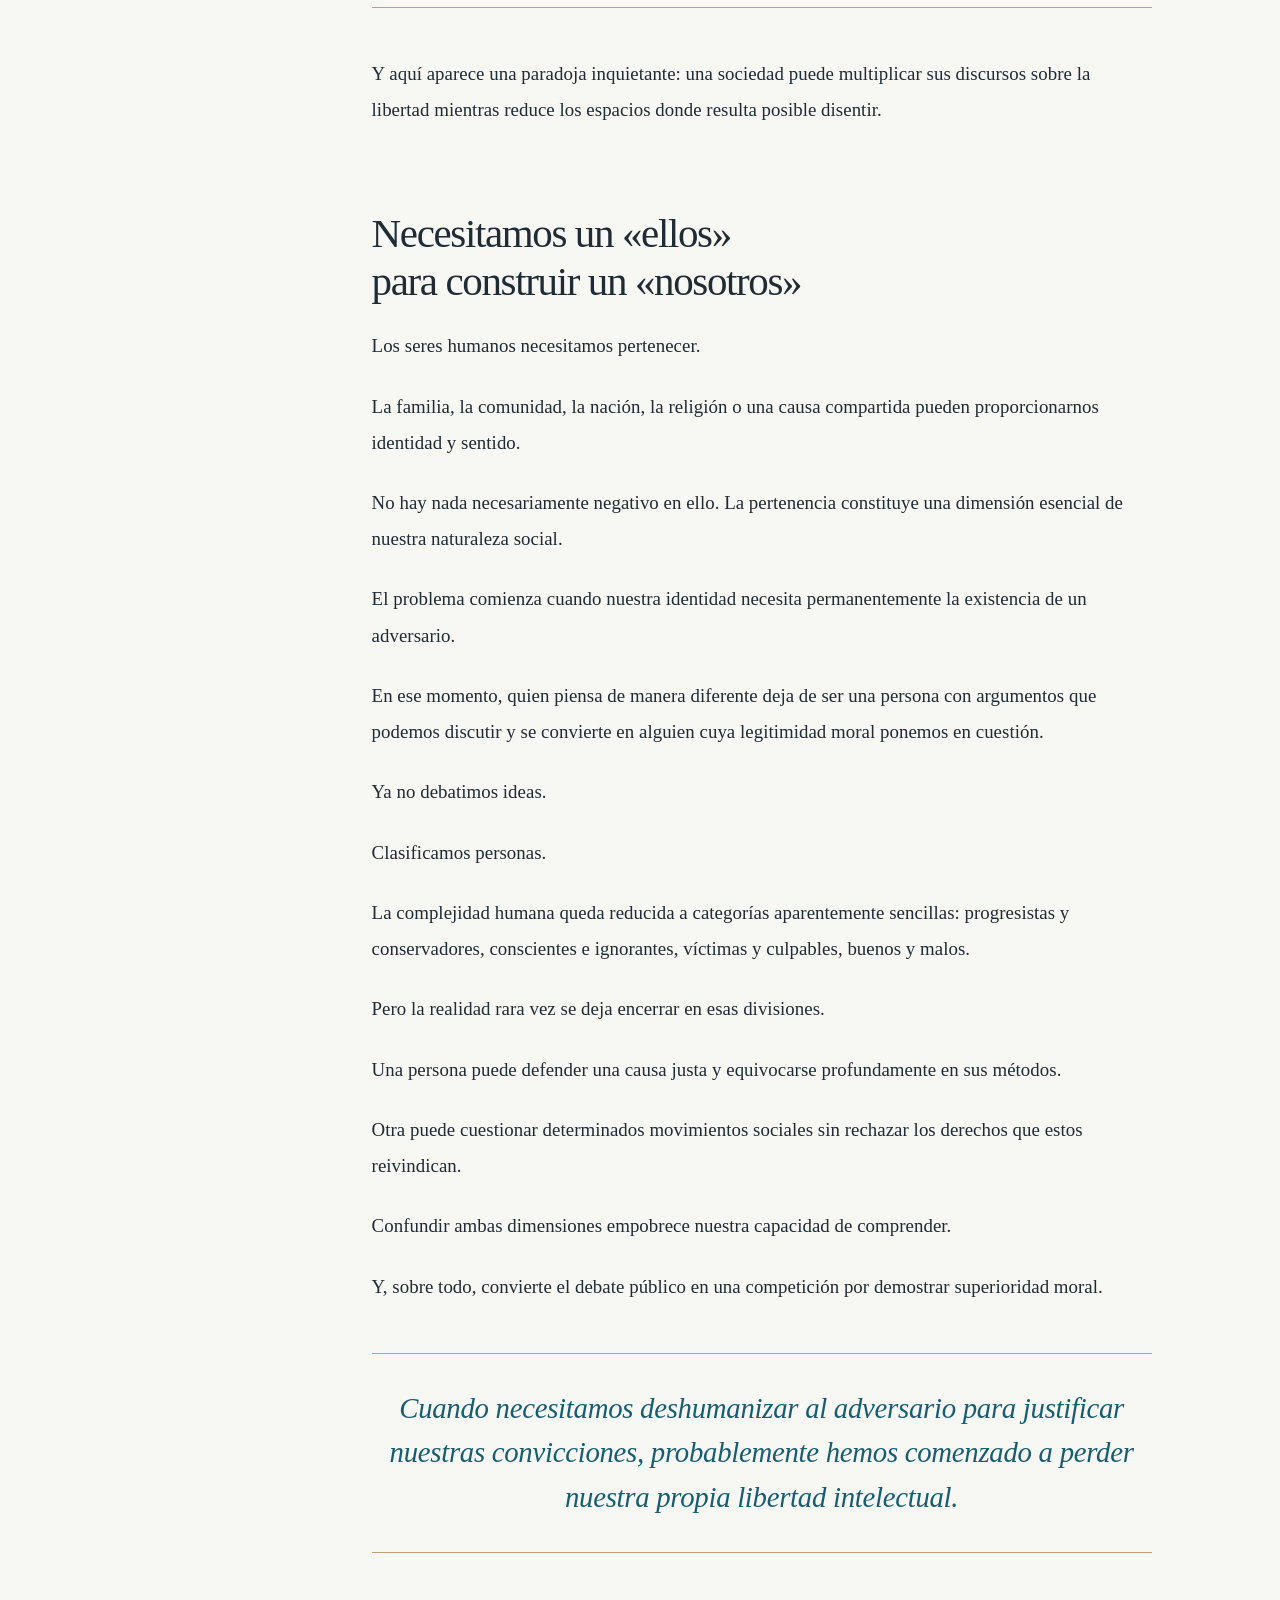
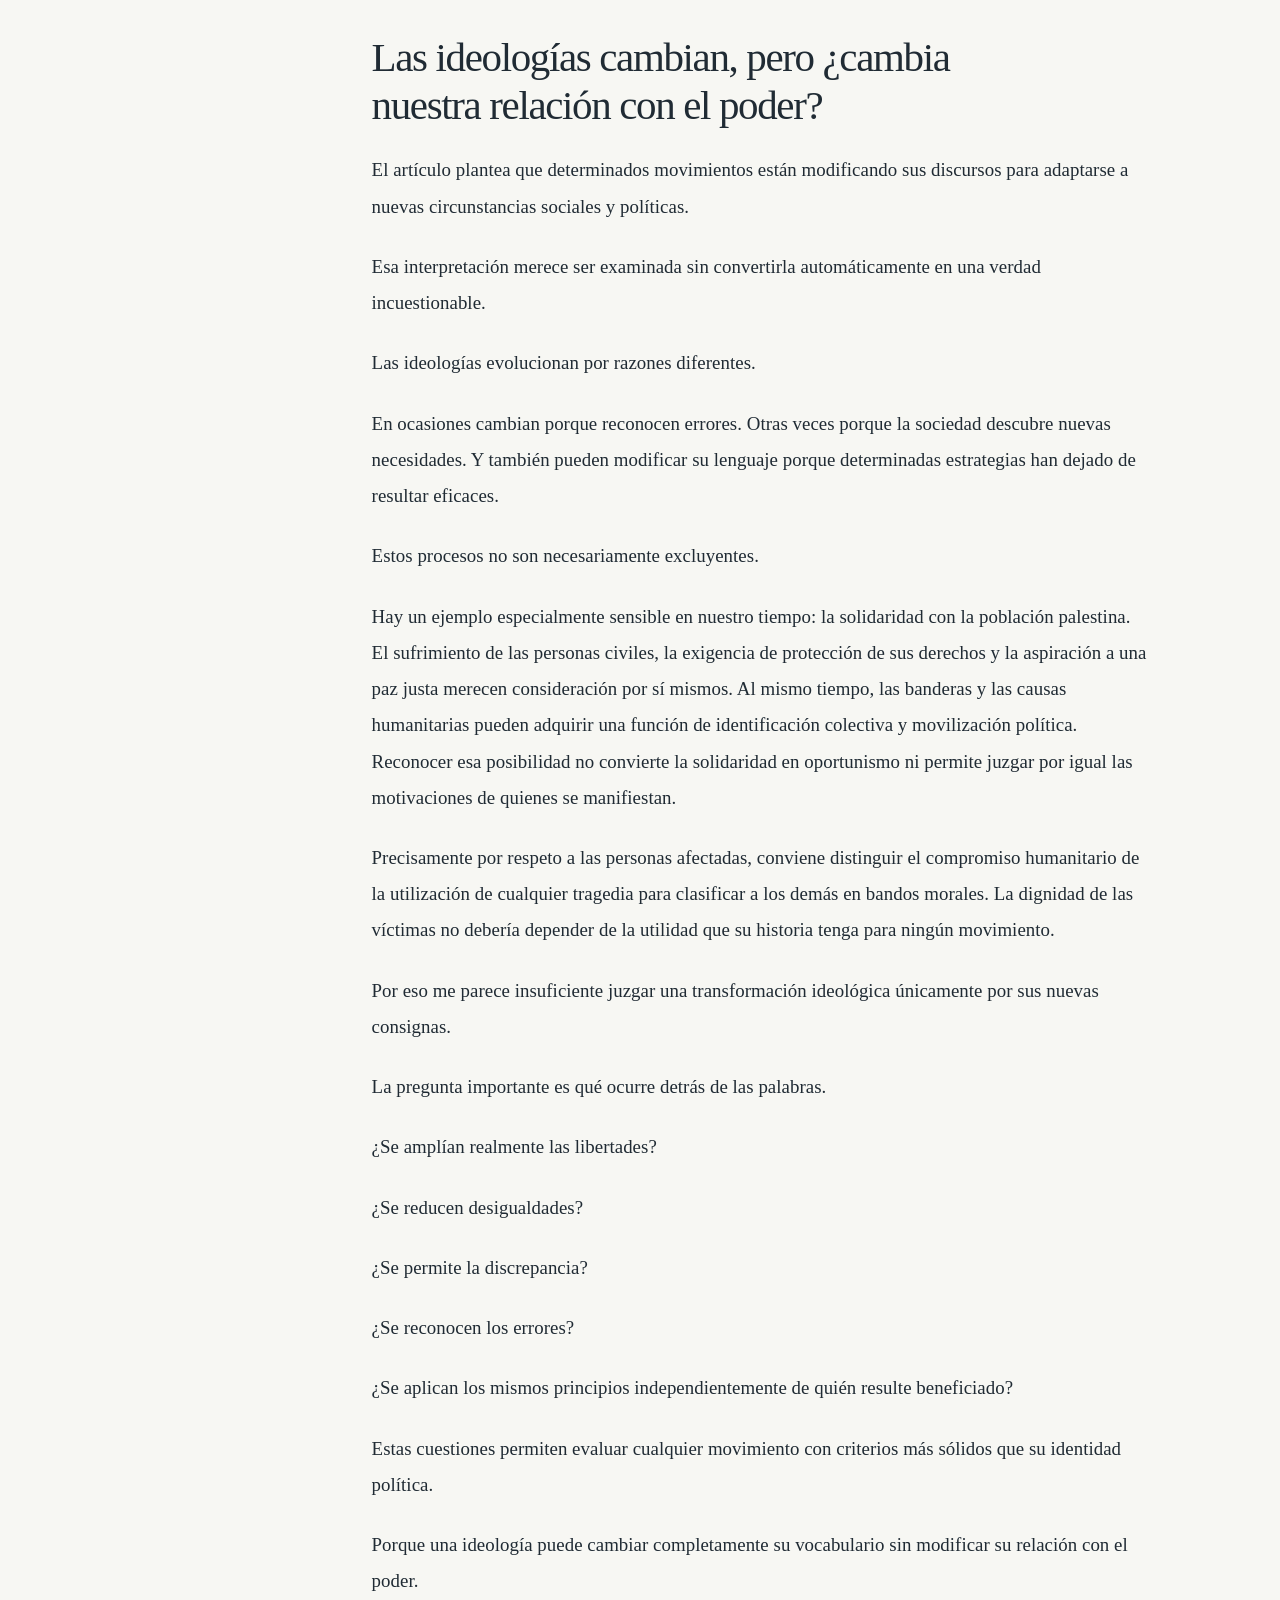
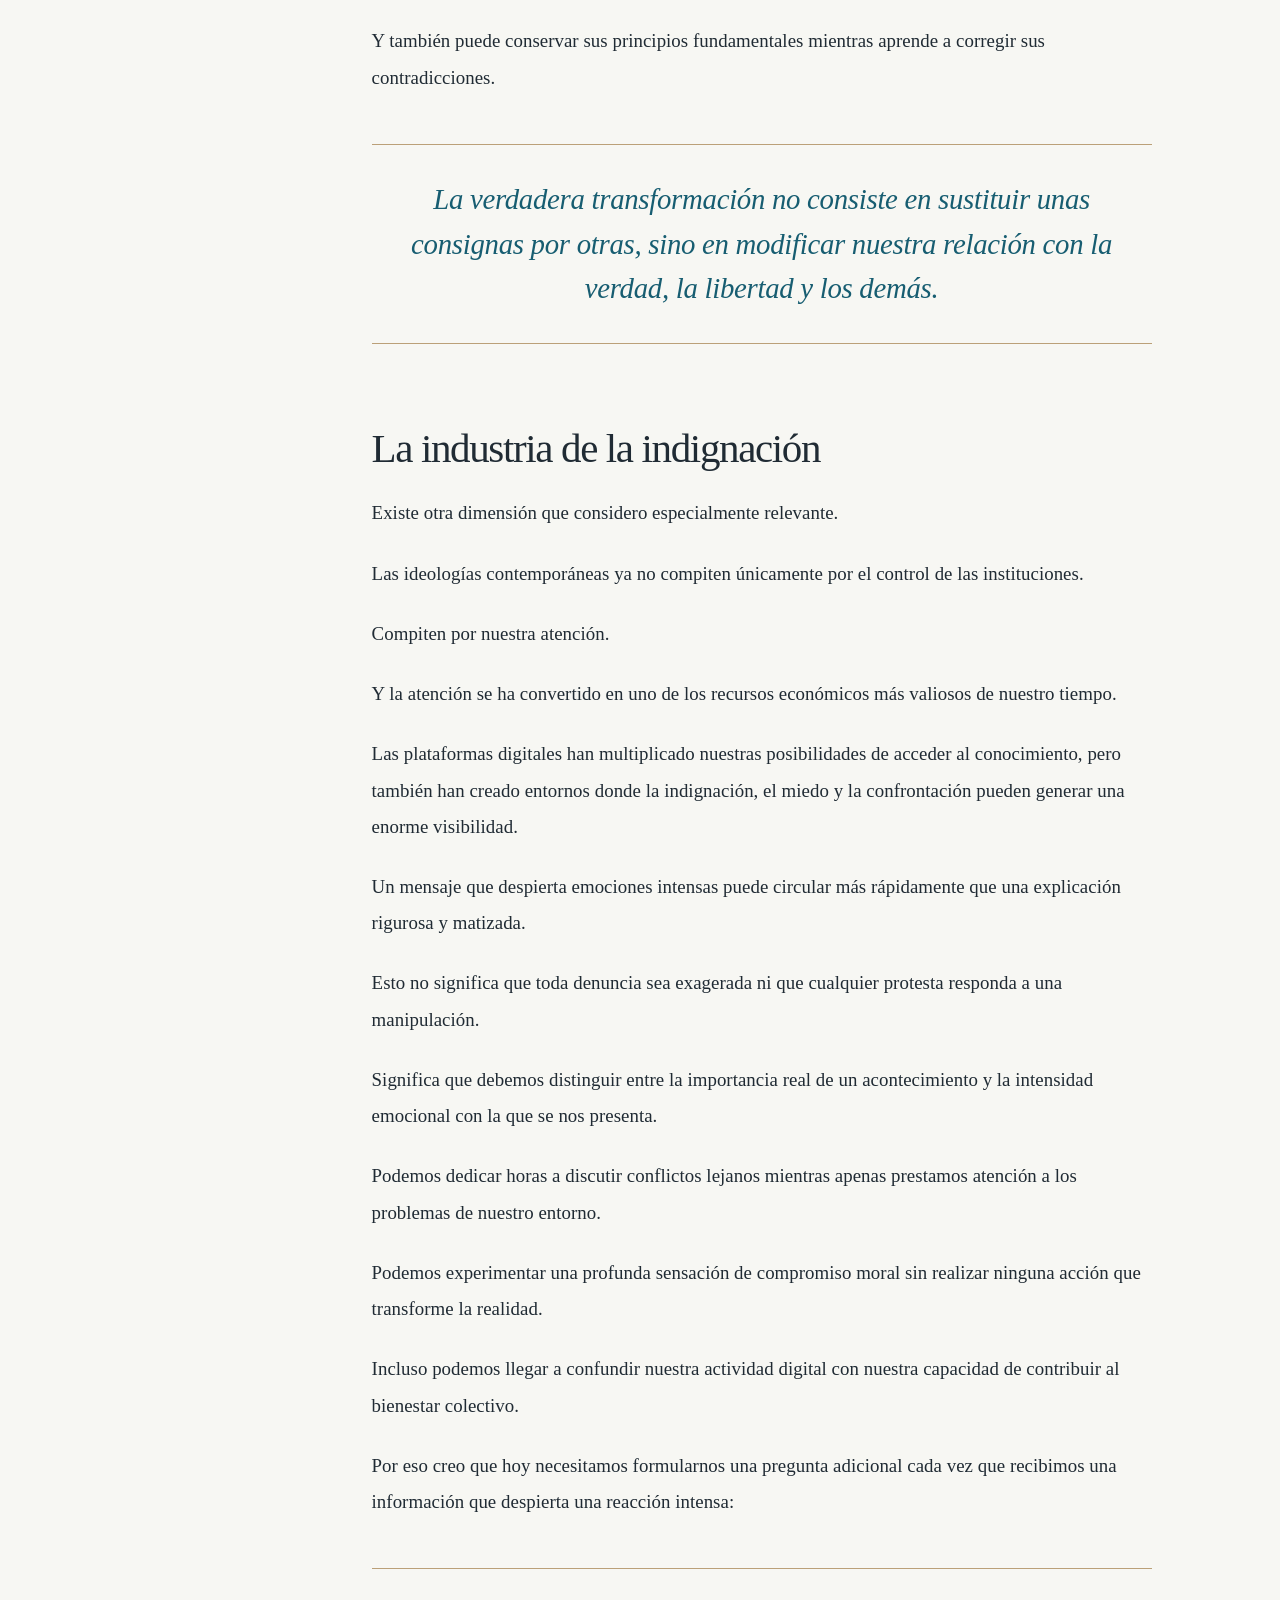
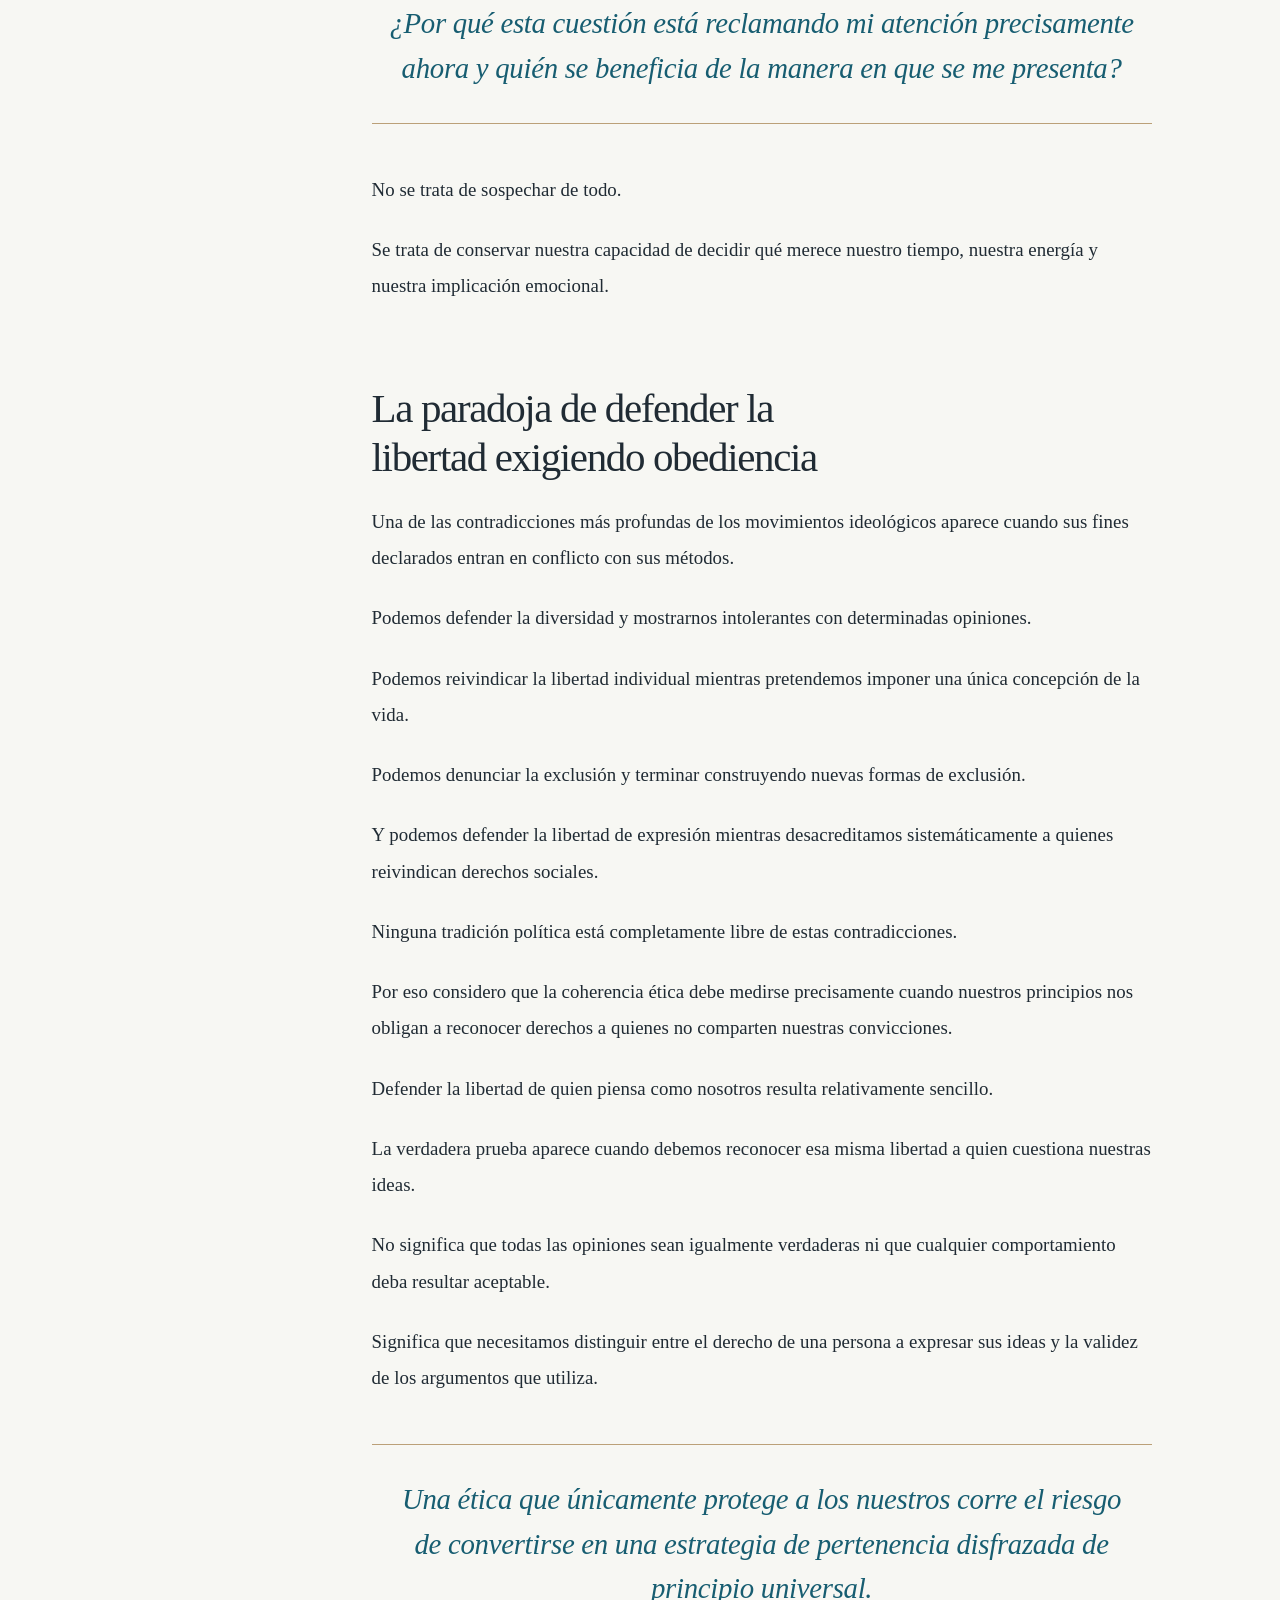
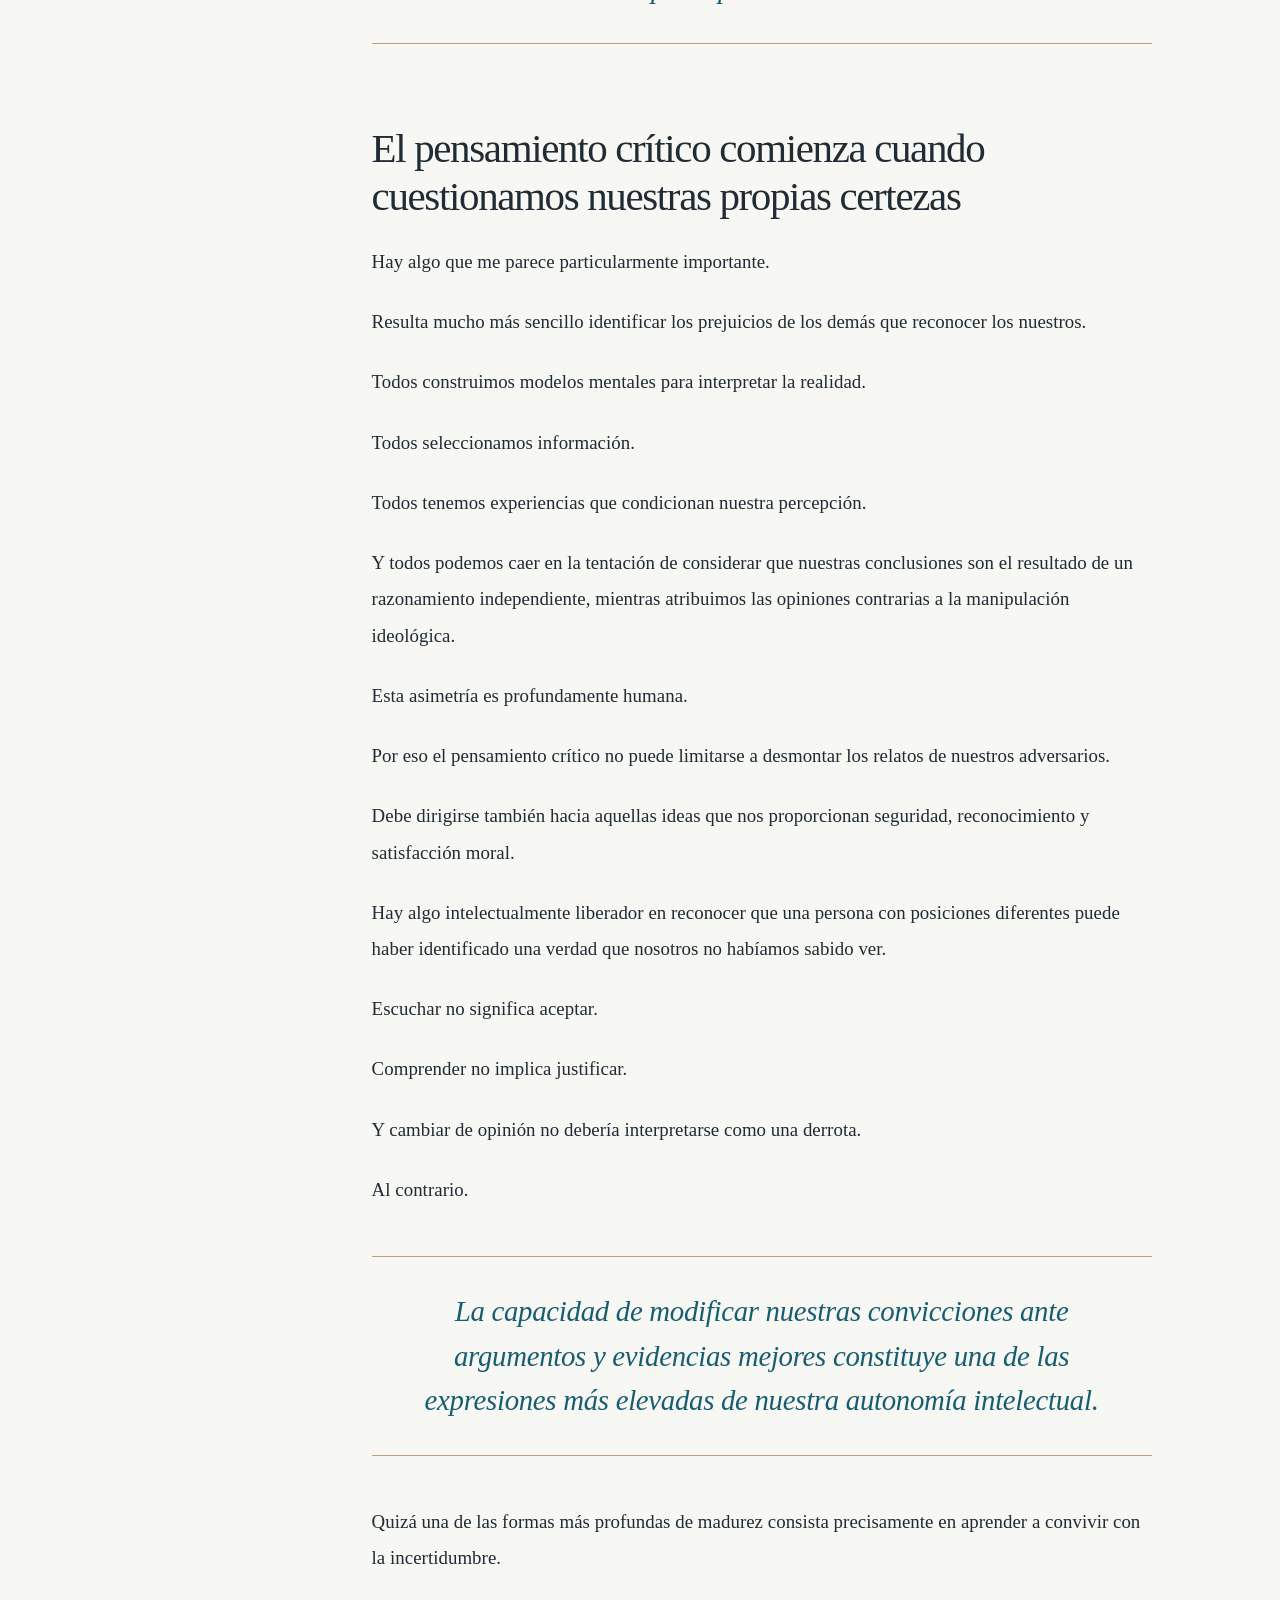
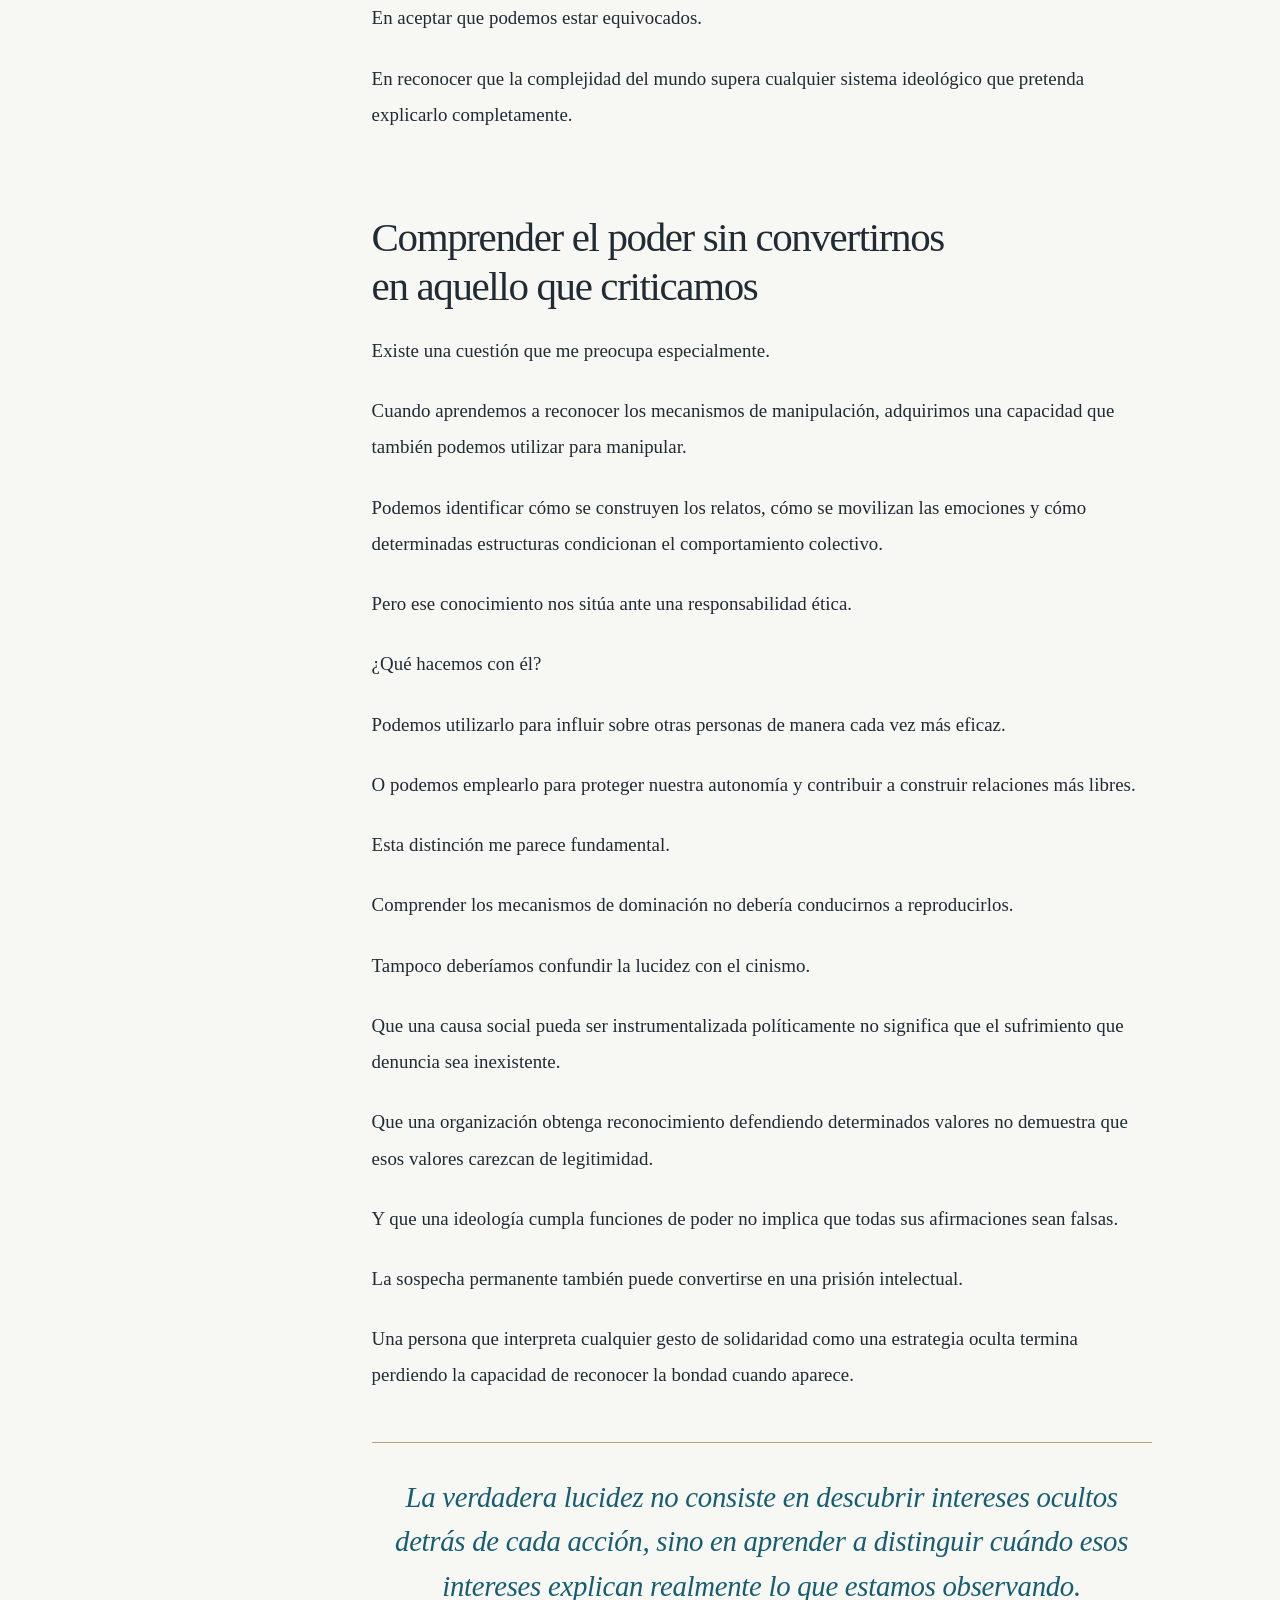
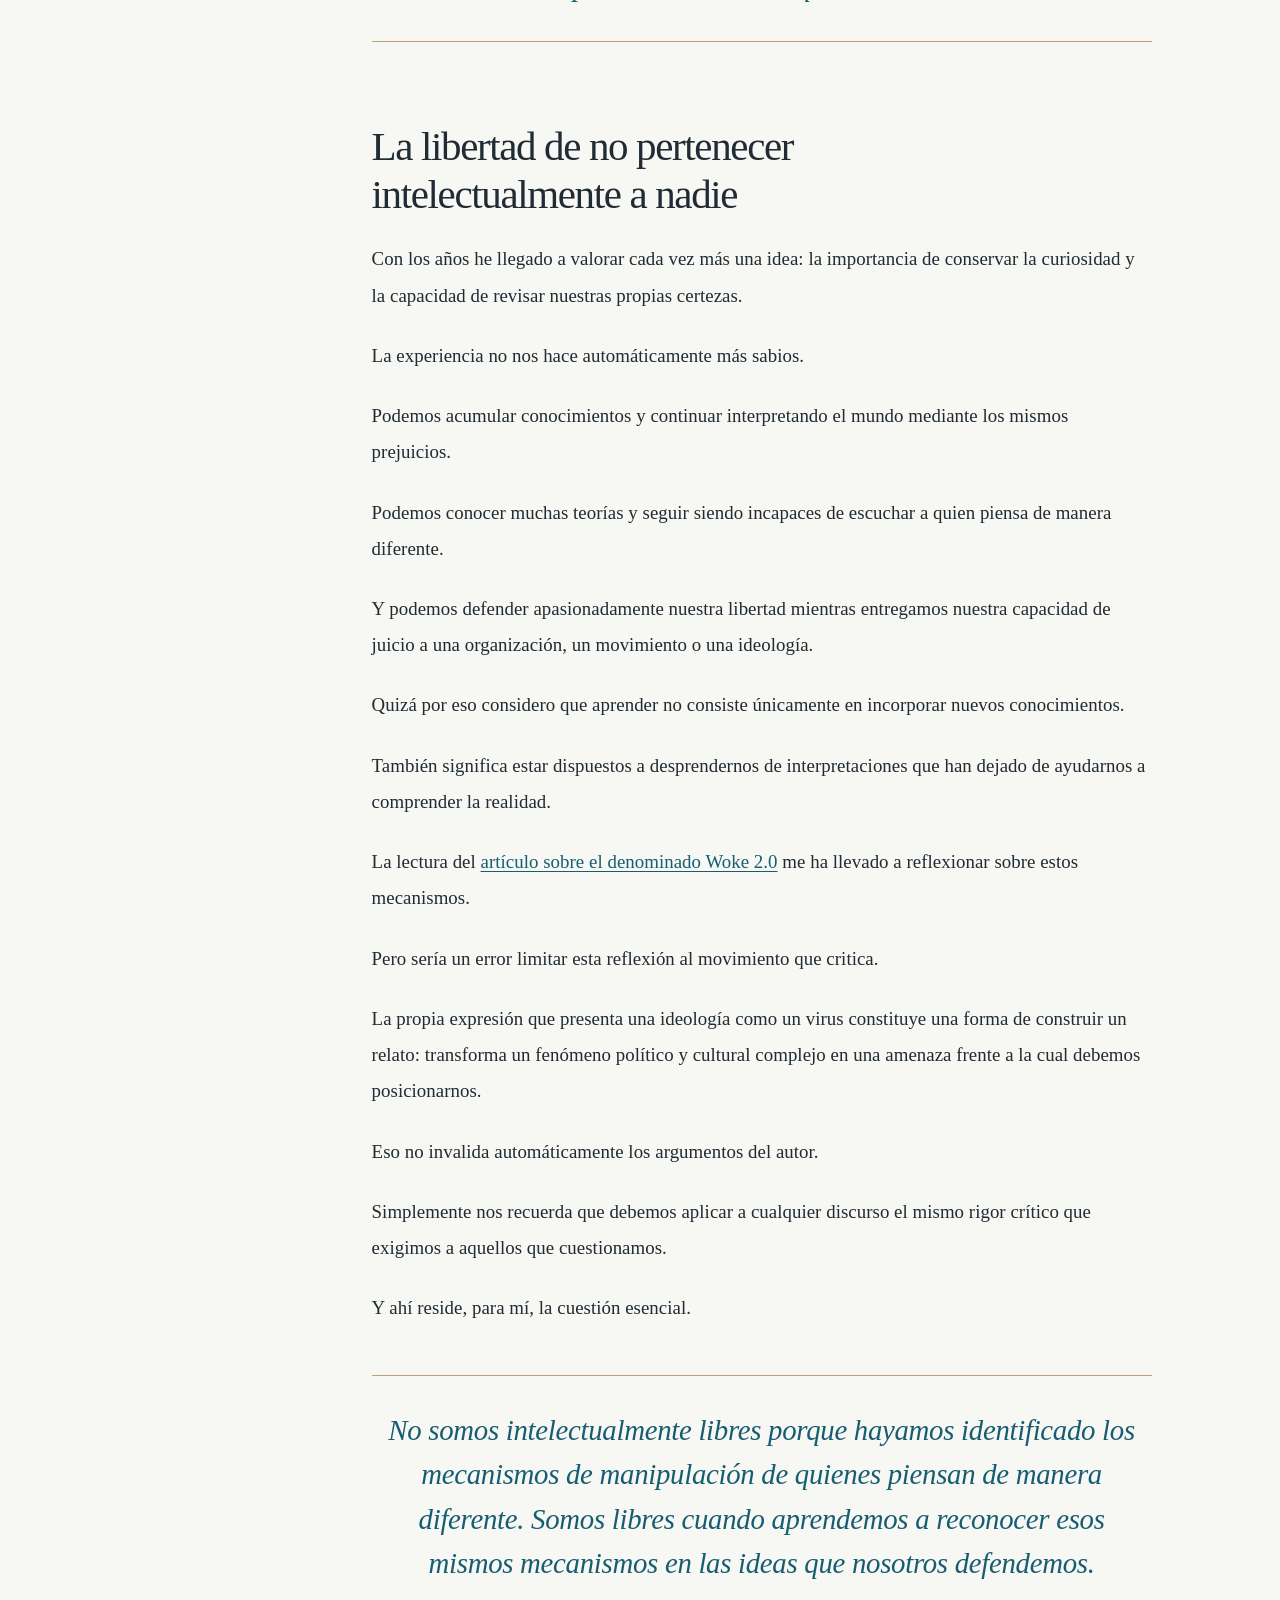
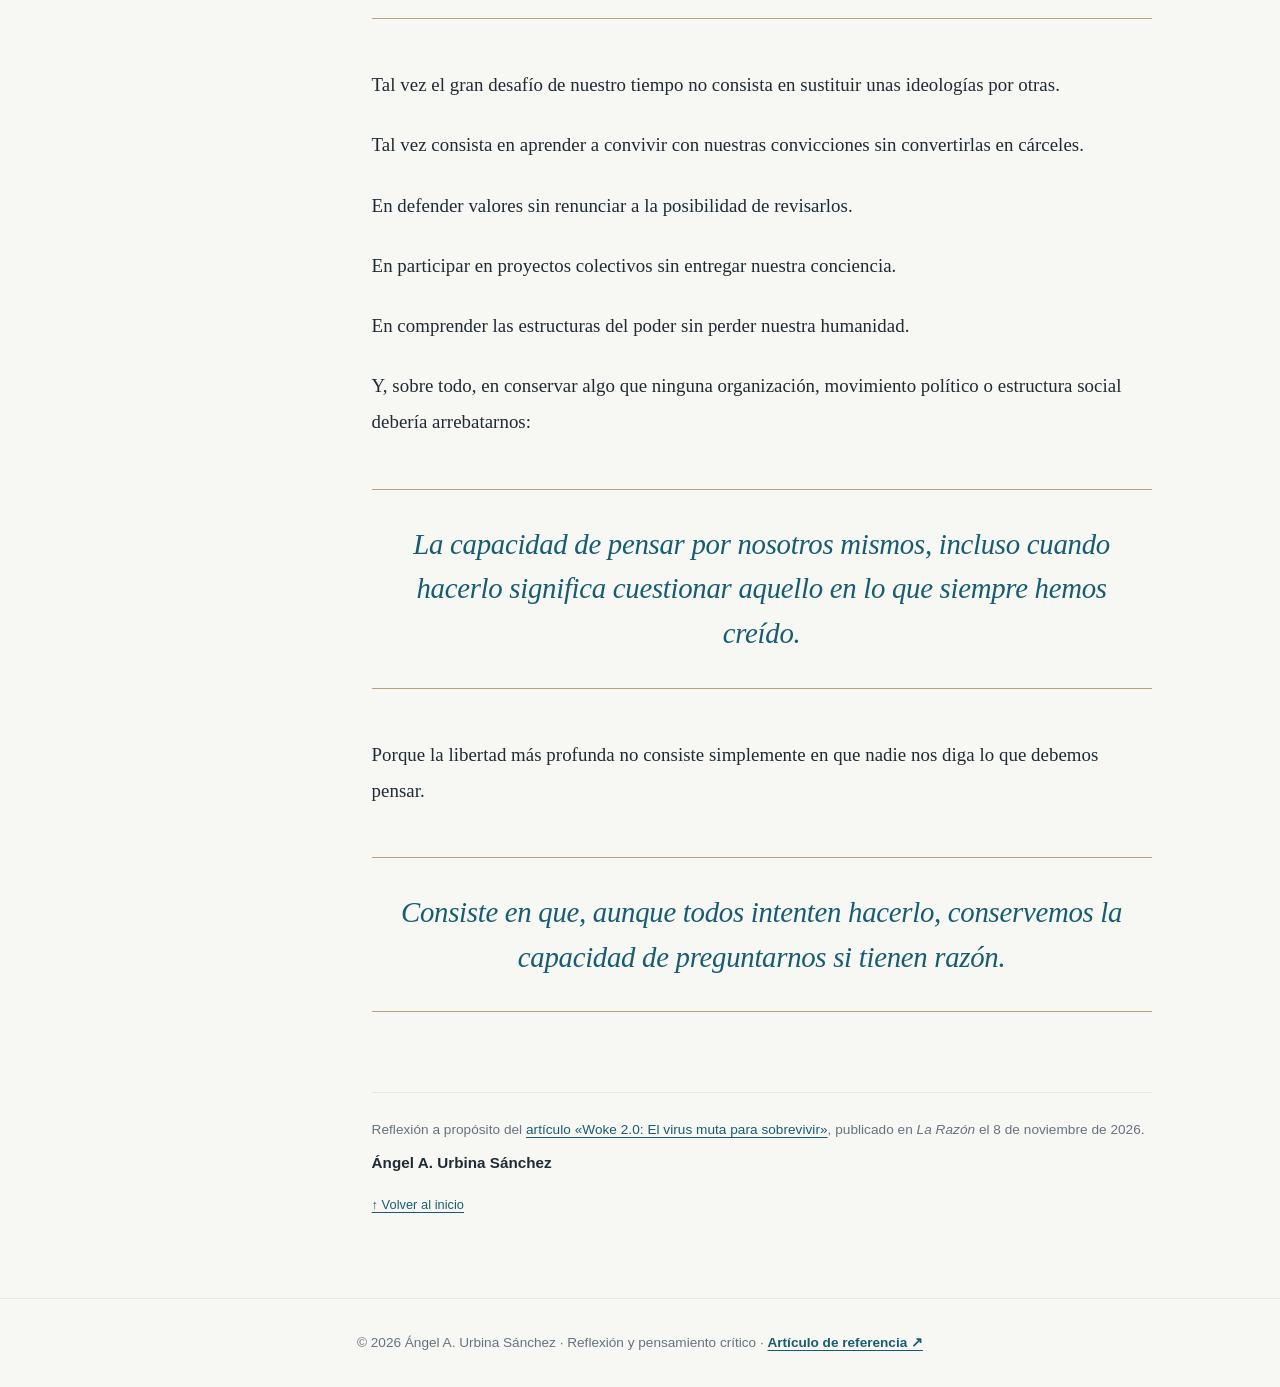
==== commit e9232646: "Publicar ensayo multilingue ES CA EN PT FR" ====
--- a/index.html
+++ b/index.html
@@ -1,43 +1,43 @@
 <!doctype html>
-<html lang="es" data-theme="light">
+<html data-theme="light" lang="es">
 <head>
-  <meta charset="utf-8">
-  <meta name="viewport" content="width=device-width,initial-scale=1">
-  <meta name="theme-color" content="#102b3d">
-  <meta name="description" content="Una reflexión filosófica de Ángel A. Urbina Sánchez sobre la ideología, el poder, la identidad y la libertad de conciencia.">
-  <meta name="author" content="Ángel A. Urbina Sánchez">
-  <meta property="og:type" content="article">
-  <meta property="og:locale" content="es_ES">
-  <meta property="og:title" content="Cuando las ideologías piensan por nosotros">
-  <meta property="og:description" content="Sobre el poder, la identidad, la indignación y la libertad de pensamiento. Una reflexión de Ángel A. Urbina Sánchez.">
-  <meta property="article:published_time" content="2026-11-08">
-  <meta name="twitter:card" content="summary_large_image">
-  <meta property="og:image" content="/assets/portada-social.webp">
-  <meta name="twitter:image" content="/assets/portada-social.webp">
-  <title>Cuando las ideologías piensan por nosotros · Ángel A. Urbina Sánchez</title>
-  <link rel="icon" href="assets/favicon.svg" type="image/svg+xml">
-  <link rel="stylesheet" href="assets/style.css">
-  <script defer src="assets/site.js"></script>
-</head>
-<body>
-  <a href="#contenido" class="skip-link">Saltar al contenido</a>
-  <div id="reading-progress" class="progress" aria-hidden="true"></div>
-  <header class="topbar" id="arriba">
-    <a class="brand" href="#arriba">Ángel A. Urbina Sánchez <span aria-hidden="true">/</span> Ensayos</a>
-    <div class="toolbar">
-      <button id="copy-link" type="button" aria-label="Compartir el artículo">↗ Compartir</button>
-      <button id="theme-toggle" type="button" aria-pressed="false">☾ Tema oscuro</button>
-    </div>
-  </header>
-  <div class="hero"><div class="hero-inner"><div class="hero-copy">
-    <div class="eyebrow">Pensamiento · Sociedad · Filosofía</div>
-    <h1>Cuando las ideologías<br>piensan por nosotros</h1>
-    <p class="lead">Una reflexión sobre el poder, la identidad y la libertad de conciencia.</p>
-    <div class="meta"><span>Ángel A. Urbina Sánchez</span><span>8 de noviembre de 2026</span><span>Ensayo filosófico</span></div>
-    <a class="hero-cta" href="#contenido">Comenzar a leer <span aria-hidden="true">↓</span></a>
-  </div><figure class="hero-visual"><img src="assets/biblioteca-libertad.webp" alt="Una persona camina por una biblioteca monumental hacia la luz exterior" width="1648" height="928"><figcaption>La libertad comienza con una pregunta.</figcaption></figure></div></div>
-  <main id="contenido" class="main-grid">
-    <aside class="toc" aria-label="Índice de contenidos"><strong>En este ensayo</strong><nav><a href="#poder">El poder más profundo no necesita imponerse</a>
+<meta charset="utf-8"/>
+<meta content="width=device-width,initial-scale=1" name="viewport"/>
+<meta content="#102b3d" name="theme-color"/>
+<meta content="Una reflexión sobre el poder, la identidad y la libertad de conciencia. — Ángel A. Urbina Sánchez." name="description"/>
+<meta content="Ángel A. Urbina Sánchez" name="author"/>
+<meta content="article" property="og:type"/>
+<meta content="es_ES" property="og:locale"/>
+<meta content="Cuando las ideologías piensan por nosotros" property="og:title"/>
+<meta content="Una reflexión sobre el poder, la identidad y la libertad de conciencia." property="og:description"/>
+<meta content="2026-11-08" property="article:published_time"/>
+<meta content="summary_large_image" name="twitter:card"/>
+<meta content="/assets/portada-social.webp" property="og:image"/>
+<meta content="/assets/portada-social.webp" name="twitter:image"/>
+<title>Cuando las ideologías piensan por nosotros · Ángel A. Urbina Sánchez</title>
+<link href="assets/favicon.svg" rel="icon" type="image/svg+xml"/>
+<link href="assets/style.css" rel="stylesheet"/>
+<script defer="" src="assets/site.js"></script>
+<meta content="index,follow" name="robots"/><link href="/" hreflang="es" rel="alternate"/><link href="/ca/" hreflang="ca" rel="alternate"/><link href="/en/" hreflang="en" rel="alternate"/><link href="/pt/" hreflang="pt" rel="alternate"/><link href="/fr/" hreflang="fr" rel="alternate"/><link href="/" hreflang="x-default" rel="alternate"/></head>
+<body data-copy="Enlace copiado" data-copy-prompt="Copia este enlace:" data-dark="Tema oscuro" data-language="es" data-light="Tema claro" data-share="Compartir">
+<a class="skip-link" href="#contenido">Saltar al contenido</a>
+<div aria-hidden="true" class="progress" id="reading-progress"></div>
+<header class="topbar" id="arriba">
+<a class="brand" href="#arriba">Ángel A. Urbina Sánchez / Ensayos</a>
+<div class="toolbar"><label class="language-picker"><span aria-hidden="true">◎</span><select aria-label="Idioma del artículo" id="language-select" title="Idioma del artículo"><option selected="selected" value="/">Español</option><option value="/ca/">Català</option><option value="/en/">English</option><option value="/pt/">Português</option><option value="/fr/">Français</option></select></label>
+<button aria-label="Compartir el artículo" id="copy-link" type="button">↗ Compartir</button>
+<button aria-pressed="false" id="theme-toggle" type="button">☾ Tema oscuro</button>
+</div>
+</header>
+<div class="hero"><div class="hero-inner"><div class="hero-copy">
+<div class="eyebrow">Pensamiento · Sociedad · Filosofía</div>
+<h1>Cuando las ideologías piensan por nosotros</h1>
+<p class="lead">Una reflexión sobre el poder, la identidad y la libertad de conciencia.</p>
+<div class="meta"><span>Ángel A. Urbina Sánchez</span><span>8 de noviembre de 2026</span><span>Ensayo filosófico</span></div>
+<a class="hero-cta" href="#contenido">Comenzar a leer ↓</a>
+</div><figure class="hero-visual"><img alt="Una persona camina por una biblioteca monumental hacia la luz exterior" height="928" src="assets/biblioteca-libertad.webp" width="1648"/><figcaption>La libertad comienza con una pregunta.</figcaption></figure></div></div>
+<main class="main-grid" id="contenido">
+<aside aria-label="En este ensayo" class="toc"><strong>En este ensayo</strong><nav><a href="#poder">El poder más profundo no necesita imponerse</a>
 <a href="#identidad">Necesitamos un «ellos» para construir un «nosotros»</a>
 <a href="#ideologias">Las ideologías cambian, pero ¿cambia nuestra relación con el poder?</a>
 <a href="#indignacion">La industria de la indignación</a>
@@ -45,14 +45,14 @@
 <a href="#pensamiento">El pensamiento crítico comienza cuando cuestionamos nuestras propias certezas</a>
 <a href="#etica">Comprender el poder sin convertirnos en aquello que criticamos</a>
 <a href="#libertad">La libertad de no pertenecer intelectualmente a nadie</a></nav></aside>
-    <article class="article" aria-label="Ensayo completo">
-      <section id="introduccion" aria-labelledby="heading-introduccion"><p>Vivimos en una época que presume de haber alcanzado una libertad intelectual sin precedentes. Nunca habíamos tenido tanto acceso al conocimiento, tantas posibilidades de contrastar opiniones ni tantos instrumentos para cuestionar las estructuras tradicionales del poder.</p>
+<article aria-label="Ensayo completo" class="article">
+<section aria-labelledby="heading-introduccion" id="introduccion"><p>Vivimos en una época que presume de haber alcanzado una libertad intelectual sin precedentes. Nunca habíamos tenido tanto acceso al conocimiento, tantas posibilidades de contrastar opiniones ni tantos instrumentos para cuestionar las estructuras tradicionales del poder.</p>
 <p>Y, sin embargo, resulta paradójico observar hasta qué punto seguimos necesitando que alguien nos explique qué debemos pensar, qué causas debemos defender y quiénes son nuestros adversarios.</p>
-<p>La lectura del artículo <a href="https://www.larazon.es/cultura/woke-20-virus-muta-sobrevivir_202611086aefb48fea8d8979977d2cd4.html" target="_blank" rel="noopener noreferrer">«Woke 2.0: El virus muta para sobrevivir»</a>, publicado en <em>La Razón</em>, me ha llevado a reflexionar sobre una cuestión que considero mucho más profunda que la controversia en torno a un movimiento ideológico concreto.</p>
+<p>La lectura del artículo <a href="https://www.larazon.es/cultura/woke-20-virus-muta-sobrevivir_202611086aefb48fea8d8979977d2cd4.html" rel="noopener noreferrer" target="_blank">«Woke 2.0: El virus muta para sobrevivir»</a>, publicado en <em>La Razón</em>, me ha llevado a reflexionar sobre una cuestión que considero mucho más profunda que la controversia en torno a un movimiento ideológico concreto.</p>
 <blockquote><p>¿Somos realmente libres cuando pensamos o simplemente hemos aprendido a considerar propias las ideas que otros han construido para nosotros?</p></blockquote>
 <p>No se trata de cuestionar la legitimidad de las reivindicaciones sociales ni de negar que existan desigualdades que debamos corregir. Tampoco de descalificar las convicciones políticas de quienes piensan de manera diferente.</p>
-<p>Se trata de comprender cómo las ideas, incluso aquellas que nacen de aspiraciones legítimas, pueden transformarse en estructuras de poder que terminan condicionando nuestra percepción de la realidad.</p><aside class="source-box" aria-label="Artículo que inspira esta reflexión"><span class="label">Lectura de origen · La Razón</span><p>Esta reflexión nace de la lectura de «Woke 2.0: El virus muta para sobrevivir», publicado el 8 de noviembre de 2026.</p><a href="https://www.larazon.es/cultura/woke-20-virus-muta-sobrevivir_202611086aefb48fea8d8979977d2cd4.html" target="_blank" rel="noopener noreferrer">Leer el artículo original ↗</a><p style="font-size:.77rem;color:var(--muted);margin:.7rem 0 0">El artículo pertenece a su medio y puede estar sujeto a sus condiciones de acceso.</p></aside></section>
-<section id="poder" aria-labelledby="heading-poder"><h2 id="heading-poder">El poder más profundo no necesita imponerse</h2><p>Habitualmente asociamos el poder con gobiernos, instituciones, grandes empresas o recursos económicos.</p>
+<p>Se trata de comprender cómo las ideas, incluso aquellas que nacen de aspiraciones legítimas, pueden transformarse en estructuras de poder que terminan condicionando nuestra percepción de la realidad.</p><aside aria-label="Artículo que inspira esta reflexión" class="source-box"><span class="label">Lectura de origen · La Razón</span><p>Esta reflexión nace de la lectura de «Woke 2.0: El virus muta para sobrevivir», publicado el 8 de noviembre de 2026.</p><a href="https://www.larazon.es/cultura/woke-20-virus-muta-sobrevivir_202611086aefb48fea8d8979977d2cd4.html" rel="noopener noreferrer" target="_blank">Leer el artículo original ↗</a><p style="font-size:.77rem;color:var(--muted);margin:.7rem 0 0">El artículo pertenece a su medio y puede estar sujeto a sus condiciones de acceso.</p></aside></section>
+<section aria-labelledby="heading-poder" id="poder"><h2 id="heading-poder">El poder más profundo no necesita imponerse</h2><p>Habitualmente asociamos el poder con gobiernos, instituciones, grandes empresas o recursos económicos.</p>
 <p>Pero existe una forma de poder mucho más sutil: la capacidad de determinar cómo interpretamos el mundo.</p>
 <p>Quien consigue establecer qué es moralmente aceptable, qué constituye una amenaza o qué opiniones merecen reconocimiento dispone de una extraordinaria capacidad de influencia.</p>
 <p>Michel Foucault estudió cómo el poder y la producción de conocimiento se relacionan. Antonio Gramsci analizó los mecanismos mediante los cuales determinadas concepciones del mundo alcanzan una posición hegemónica y terminan pareciendo naturales.</p>
@@ -65,7 +65,7 @@
 <p>Incluso quienes se presentan como adversarios del pensamiento dominante pueden terminar construyendo sus propias ortodoxias.</p>
 <blockquote><p>El pensamiento único no se define por el contenido de las ideas, sino por la dificultad de cuestionarlas sin sufrir consecuencias.</p></blockquote>
 <p>Y aquí aparece una paradoja inquietante: una sociedad puede multiplicar sus discursos sobre la libertad mientras reduce los espacios donde resulta posible disentir.</p></section>
-<section id="identidad" aria-labelledby="heading-identidad"><h2 id="heading-identidad">Necesitamos un «ellos» para construir un «nosotros»</h2><p>Los seres humanos necesitamos pertenecer.</p>
+<section aria-labelledby="heading-identidad" id="identidad"><h2 id="heading-identidad">Necesitamos un «ellos» para construir un «nosotros»</h2><p>Los seres humanos necesitamos pertenecer.</p>
 <p>La familia, la comunidad, la nación, la religión o una causa compartida pueden proporcionarnos identidad y sentido.</p>
 <p>No hay nada necesariamente negativo en ello. La pertenencia constituye una dimensión esencial de nuestra naturaleza social.</p>
 <p>El problema comienza cuando nuestra identidad necesita permanentemente la existencia de un adversario.</p>
@@ -79,7 +79,7 @@
 <p>Confundir ambas dimensiones empobrece nuestra capacidad de comprender.</p>
 <p>Y, sobre todo, convierte el debate público en una competición por demostrar superioridad moral.</p>
 <blockquote><p>Cuando necesitamos deshumanizar al adversario para justificar nuestras convicciones, probablemente hemos comenzado a perder nuestra propia libertad intelectual.</p></blockquote></section>
-<section id="ideologias" aria-labelledby="heading-ideologias"><h2 id="heading-ideologias">Las ideologías cambian, pero ¿cambia nuestra relación con el poder?</h2><p>El artículo plantea que determinados movimientos están modificando sus discursos para adaptarse a nuevas circunstancias sociales y políticas.</p>
+<section aria-labelledby="heading-ideologias" id="ideologias"><h2 id="heading-ideologias">Las ideologías cambian, pero ¿cambia nuestra relación con el poder?</h2><p>El artículo plantea que determinados movimientos están modificando sus discursos para adaptarse a nuevas circunstancias sociales y políticas.</p>
 <p>Esa interpretación merece ser examinada sin convertirla automáticamente en una verdad incuestionable.</p>
 <p>Las ideologías evolucionan por razones diferentes.</p>
 <p>En ocasiones cambian porque reconocen errores. Otras veces porque la sociedad descubre nuevas necesidades. Y también pueden modificar su lenguaje porque determinadas estrategias han dejado de resultar eficaces.</p>
@@ -97,7 +97,7 @@
 <p>Porque una ideología puede cambiar completamente su vocabulario sin modificar su relación con el poder.</p>
 <p>Y también puede conservar sus principios fundamentales mientras aprende a corregir sus contradicciones.</p>
 <blockquote><p>La verdadera transformación no consiste en sustituir unas consignas por otras, sino en modificar nuestra relación con la verdad, la libertad y los demás.</p></blockquote></section>
-<section id="indignacion" aria-labelledby="heading-indignacion"><h2 id="heading-indignacion">La industria de la indignación</h2><p>Existe otra dimensión que considero especialmente relevante.</p>
+<section aria-labelledby="heading-indignacion" id="indignacion"><h2 id="heading-indignacion">La industria de la indignación</h2><p>Existe otra dimensión que considero especialmente relevante.</p>
 <p>Las ideologías contemporáneas ya no compiten únicamente por el control de las instituciones.</p>
 <p>Compiten por nuestra atención.</p>
 <p>Y la atención se ha convertido en uno de los recursos económicos más valiosos de nuestro tiempo.</p>
@@ -112,7 +112,7 @@
 <blockquote><p>¿Por qué esta cuestión está reclamando mi atención precisamente ahora y quién se beneficia de la manera en que se me presenta?</p></blockquote>
 <p>No se trata de sospechar de todo.</p>
 <p>Se trata de conservar nuestra capacidad de decidir qué merece nuestro tiempo, nuestra energía y nuestra implicación emocional.</p></section>
-<section id="obediencia" aria-labelledby="heading-obediencia"><h2 id="heading-obediencia">La paradoja de defender la libertad exigiendo obediencia</h2><p>Una de las contradicciones más profundas de los movimientos ideológicos aparece cuando sus fines declarados entran en conflicto con sus métodos.</p>
+<section aria-labelledby="heading-obediencia" id="obediencia"><h2 id="heading-obediencia">La paradoja de defender la libertad exigiendo obediencia</h2><p>Una de las contradicciones más profundas de los movimientos ideológicos aparece cuando sus fines declarados entran en conflicto con sus métodos.</p>
 <p>Podemos defender la diversidad y mostrarnos intolerantes con determinadas opiniones.</p>
 <p>Podemos reivindicar la libertad individual mientras pretendemos imponer una única concepción de la vida.</p>
 <p>Podemos denunciar la exclusión y terminar construyendo nuevas formas de exclusión.</p>
@@ -124,7 +124,7 @@
 <p>No significa que todas las opiniones sean igualmente verdaderas ni que cualquier comportamiento deba resultar aceptable.</p>
 <p>Significa que necesitamos distinguir entre el derecho de una persona a expresar sus ideas y la validez de los argumentos que utiliza.</p>
 <blockquote><p>Una ética que únicamente protege a los nuestros corre el riesgo de convertirse en una estrategia de pertenencia disfrazada de principio universal.</p></blockquote></section>
-<section id="pensamiento" aria-labelledby="heading-pensamiento"><h2 id="heading-pensamiento">El pensamiento crítico comienza cuando cuestionamos nuestras propias certezas</h2><p>Hay algo que me parece particularmente importante.</p>
+<section aria-labelledby="heading-pensamiento" id="pensamiento"><h2 id="heading-pensamiento">El pensamiento crítico comienza cuando cuestionamos nuestras propias certezas</h2><p>Hay algo que me parece particularmente importante.</p>
 <p>Resulta mucho más sencillo identificar los prejuicios de los demás que reconocer los nuestros.</p>
 <p>Todos construimos modelos mentales para interpretar la realidad.</p>
 <p>Todos seleccionamos información.</p>
@@ -142,7 +142,7 @@
 <p>Quizá una de las formas más profundas de madurez consista precisamente en aprender a convivir con la incertidumbre.</p>
 <p>En aceptar que podemos estar equivocados.</p>
 <p>En reconocer que la complejidad del mundo supera cualquier sistema ideológico que pretenda explicarlo completamente.</p></section>
-<section id="etica" aria-labelledby="heading-etica"><h2 id="heading-etica">Comprender el poder sin convertirnos en aquello que criticamos</h2><p>Existe una cuestión que me preocupa especialmente.</p>
+<section aria-labelledby="heading-etica" id="etica"><h2 id="heading-etica">Comprender el poder sin convertirnos en aquello que criticamos</h2><p>Existe una cuestión que me preocupa especialmente.</p>
 <p>Cuando aprendemos a reconocer los mecanismos de manipulación, adquirimos una capacidad que también podemos utilizar para manipular.</p>
 <p>Podemos identificar cómo se construyen los relatos, cómo se movilizan las emociones y cómo determinadas estructuras condicionan el comportamiento colectivo.</p>
 <p>Pero ese conocimiento nos sitúa ante una responsabilidad ética.</p>
@@ -158,14 +158,14 @@
 <p>La sospecha permanente también puede convertirse en una prisión intelectual.</p>
 <p>Una persona que interpreta cualquier gesto de solidaridad como una estrategia oculta termina perdiendo la capacidad de reconocer la bondad cuando aparece.</p>
 <blockquote><p>La verdadera lucidez no consiste en descubrir intereses ocultos detrás de cada acción, sino en aprender a distinguir cuándo esos intereses explican realmente lo que estamos observando.</p></blockquote></section>
-<section id="libertad" aria-labelledby="heading-libertad"><h2 id="heading-libertad">La libertad de no pertenecer intelectualmente a nadie</h2><p>Con los años he llegado a valorar cada vez más una idea: la importancia de conservar la curiosidad y la capacidad de revisar nuestras propias certezas.</p>
+<section aria-labelledby="heading-libertad" id="libertad"><h2 id="heading-libertad">La libertad de no pertenecer intelectualmente a nadie</h2><p>Con los años he llegado a valorar cada vez más una idea: la importancia de conservar la curiosidad y la capacidad de revisar nuestras propias certezas.</p>
 <p>La experiencia no nos hace automáticamente más sabios.</p>
 <p>Podemos acumular conocimientos y continuar interpretando el mundo mediante los mismos prejuicios.</p>
 <p>Podemos conocer muchas teorías y seguir siendo incapaces de escuchar a quien piensa de manera diferente.</p>
 <p>Y podemos defender apasionadamente nuestra libertad mientras entregamos nuestra capacidad de juicio a una organización, un movimiento o una ideología.</p>
 <p>Quizá por eso considero que aprender no consiste únicamente en incorporar nuevos conocimientos.</p>
 <p>También significa estar dispuestos a desprendernos de interpretaciones que han dejado de ayudarnos a comprender la realidad.</p>
-<p>La lectura del <a href="https://www.larazon.es/cultura/woke-20-virus-muta-sobrevivir_202611086aefb48fea8d8979977d2cd4.html" target="_blank" rel="noopener noreferrer">artículo sobre el denominado Woke 2.0</a> me ha llevado a reflexionar sobre estos mecanismos.</p>
+<p>La lectura del <a href="https://www.larazon.es/cultura/woke-20-virus-muta-sobrevivir_202611086aefb48fea8d8979977d2cd4.html" rel="noopener noreferrer" target="_blank">artículo sobre el denominado Woke 2.0</a> me ha llevado a reflexionar sobre estos mecanismos.</p>
 <p>Pero sería un error limitar esta reflexión al movimiento que critica.</p>
 <p>La propia expresión que presenta una ideología como un virus constituye una forma de construir un relato: transforma un fenómeno político y cultural complejo en una amenaza frente a la cual debemos posicionarnos.</p>
 <p>Eso no invalida automáticamente los argumentos del autor.</p>
@@ -181,8 +181,8 @@
 <blockquote><p>La capacidad de pensar por nosotros mismos, incluso cuando hacerlo significa cuestionar aquello en lo que siempre hemos creído.</p></blockquote>
 <p>Porque la libertad más profunda no consiste simplemente en que nadie nos diga lo que debemos pensar.</p>
 <blockquote><p>Consiste en que, aunque todos intenten hacerlo, conservemos la capacidad de preguntarnos si tienen razón.</p></blockquote></section>
-      <div class="signature">Reflexión a propósito del <a href="https://www.larazon.es/cultura/woke-20-virus-muta-sobrevivir_202611086aefb48fea8d8979977d2cd4.html" target="_blank" rel="noopener noreferrer">artículo «Woke 2.0: El virus muta para sobrevivir»</a>, publicado en <em>La Razón</em> el 8 de noviembre de 2026.<strong>Ángel A. Urbina Sánchez</strong><a class="back-to-top" href="#arriba">↑ Volver al inicio</a></div>
-    </article>
-  </main>
-  <footer class="footer">© 2026 Ángel A. Urbina Sánchez · Reflexión y pensamiento crítico · <a href="https://www.larazon.es/cultura/woke-20-virus-muta-sobrevivir_202611086aefb48fea8d8979977d2cd4.html" target="_blank" rel="noopener noreferrer">Artículo de referencia ↗</a></footer>
+<div class="signature">Reflexión a propósito del <a href="https://www.larazon.es/cultura/woke-20-virus-muta-sobrevivir_202611086aefb48fea8d8979977d2cd4.html" rel="noopener noreferrer" target="_blank">artículo «Woke 2.0: El virus muta para sobrevivir»</a>, publicado en <em>La Razón</em> el 8 de noviembre de 2026.<strong>Ángel A. Urbina Sánchez</strong><a class="back-to-top" href="#arriba">↑ Volver al inicio</a></div>
+</article>
+</main>
+<footer class="footer">© 2026 Ángel A. Urbina Sánchez · Reflexión y pensamiento crítico · <a href="https://www.larazon.es/cultura/woke-20-virus-muta-sobrevivir_202611086aefb48fea8d8979977d2cd4.html" rel="noopener noreferrer" target="_blank">Artículo de referencia ↗</a></footer>
 </body></html>
--- a/assets/style.css
+++ b/assets/style.css
@@ -34,3 +34,12 @@
 @media(max-width:1000px){.hero-inner{grid-template-columns:1fr 1fr;gap:2rem}.hero h1{font-size:clamp(2.6rem,5vw,4.2rem)}.hero-visual{min-height:390px}.main-grid{max-width:850px}}
 @media(max-width:720px){.hero{padding:3.1rem 1.25rem 0}.hero-inner{grid-template-columns:1fr;gap:2.5rem}.hero h1{font-size:clamp(3rem,10vw,4.8rem)}.hero .meta{margin-top:1.5rem}.hero-visual{min-height:300px;height:340px;margin:0 -1.25rem;border-radius:0;box-shadow:none}.hero-visual figcaption{bottom:1rem;left:1.2rem}.main-grid{padding-top:3rem}.article{font-size:1.1rem}.article h2{margin-top:3.5rem}.article section:first-child>p:first-child::first-letter{font-size:4.2rem}}
 @media print{.hero-visual{display:none}.hero{padding:0 0 1.5rem}.hero-inner{display:block}.hero-cta{display:none}.article blockquote{border-color:#aaa}}
+/* Multilingual edition: language switcher and long translated headings */
+.language-picker{display:inline-flex;align-items:center;gap:.35rem;border:1px solid var(--line);border-radius:999px;padding:.28rem .65rem;background:var(--surface);color:var(--text);font-family:inherit;font-size:.82rem}
+.language-picker select{color:inherit;border:0;background:transparent;font:inherit;font-weight:650;max-width:125px;cursor:pointer;padding:.16rem .1rem;outline-offset:3px}
+.language-picker select option{color:#162632;background:#fff}
+.toolbar{display:flex;align-items:center;gap:.6rem;flex-wrap:wrap;justify-content:flex-end}
+.hero h1{overflow-wrap:break-word;hyphens:auto}
+.small-note{font-size:.77rem;color:var(--muted);margin:.7rem 0 0}
+@media(max-width:620px){.topbar{align-items:flex-start;gap:.85rem;flex-wrap:wrap}.toolbar{width:100%;justify-content:space-between}.hero h1{font-size:clamp(2.5rem,9.3vw,4.1rem)}.language-picker select{max-width:118px}}
+@media print{.language-picker{display:none}}
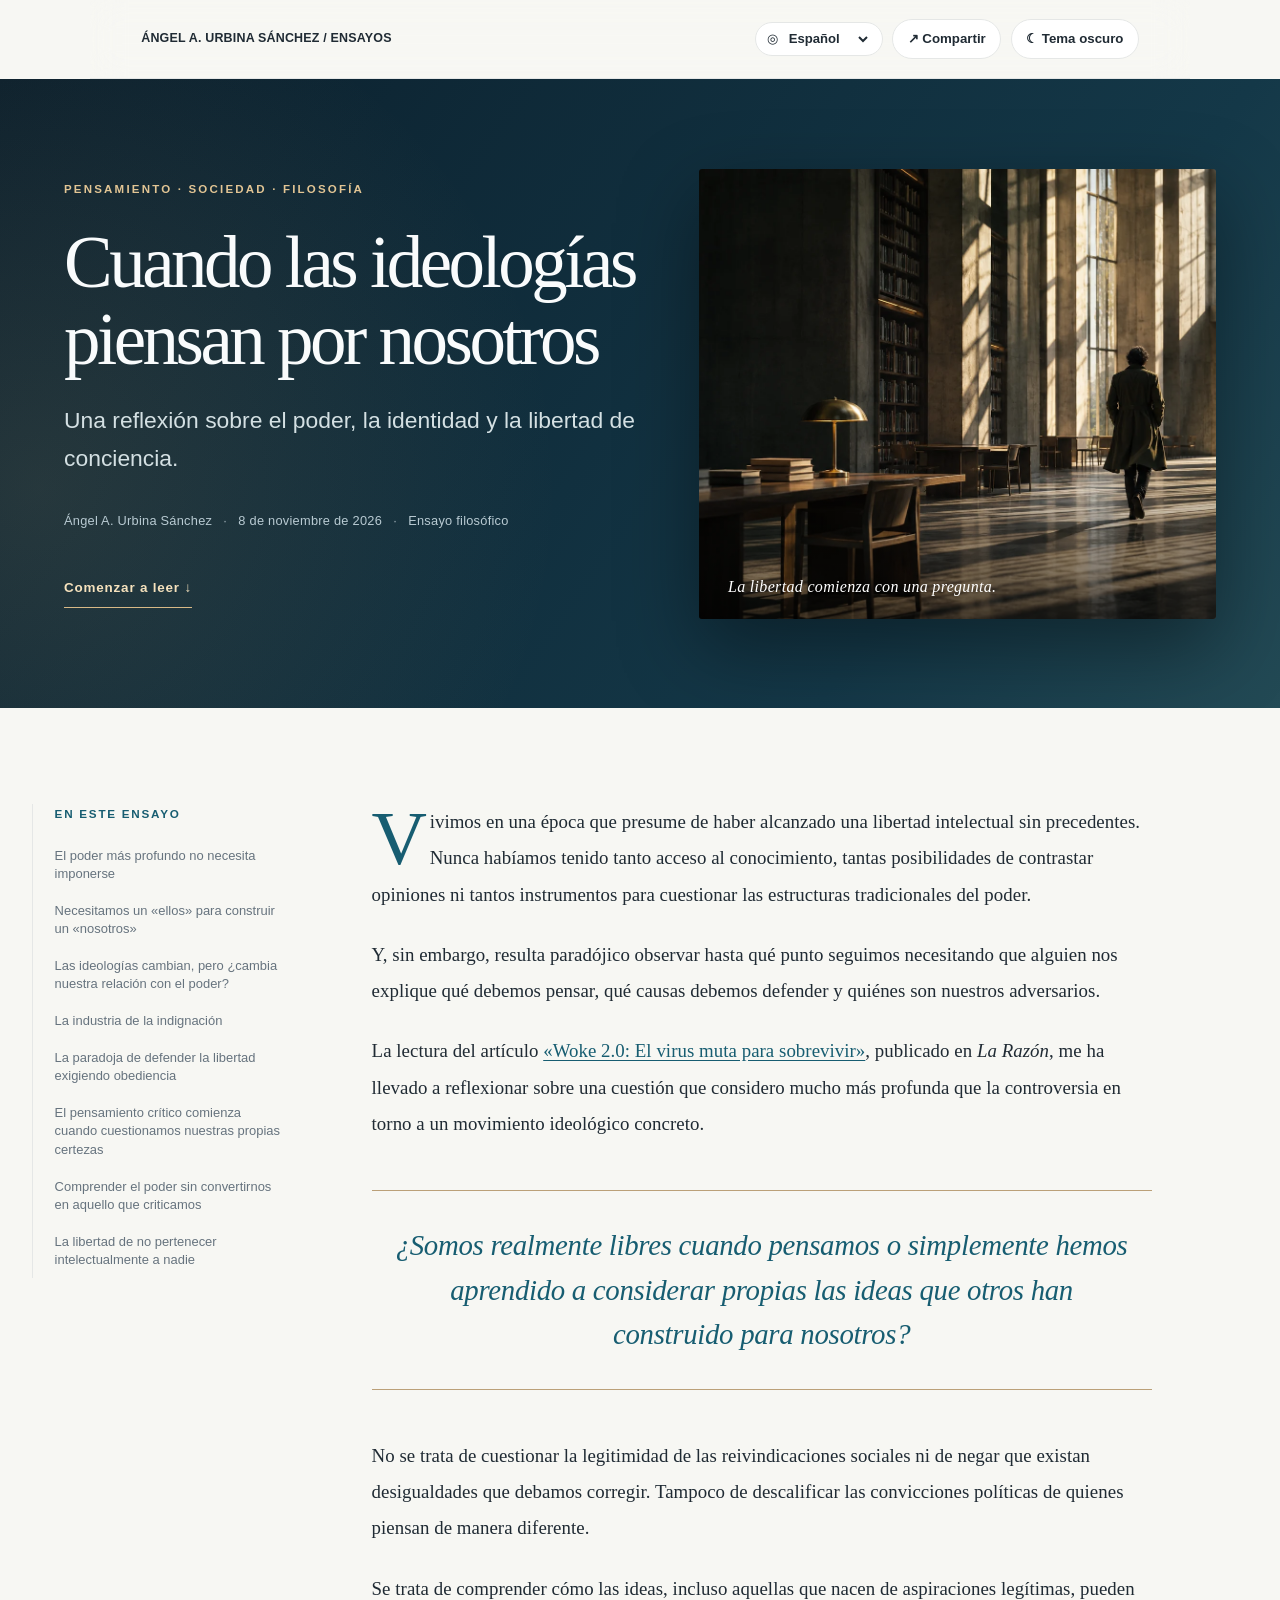
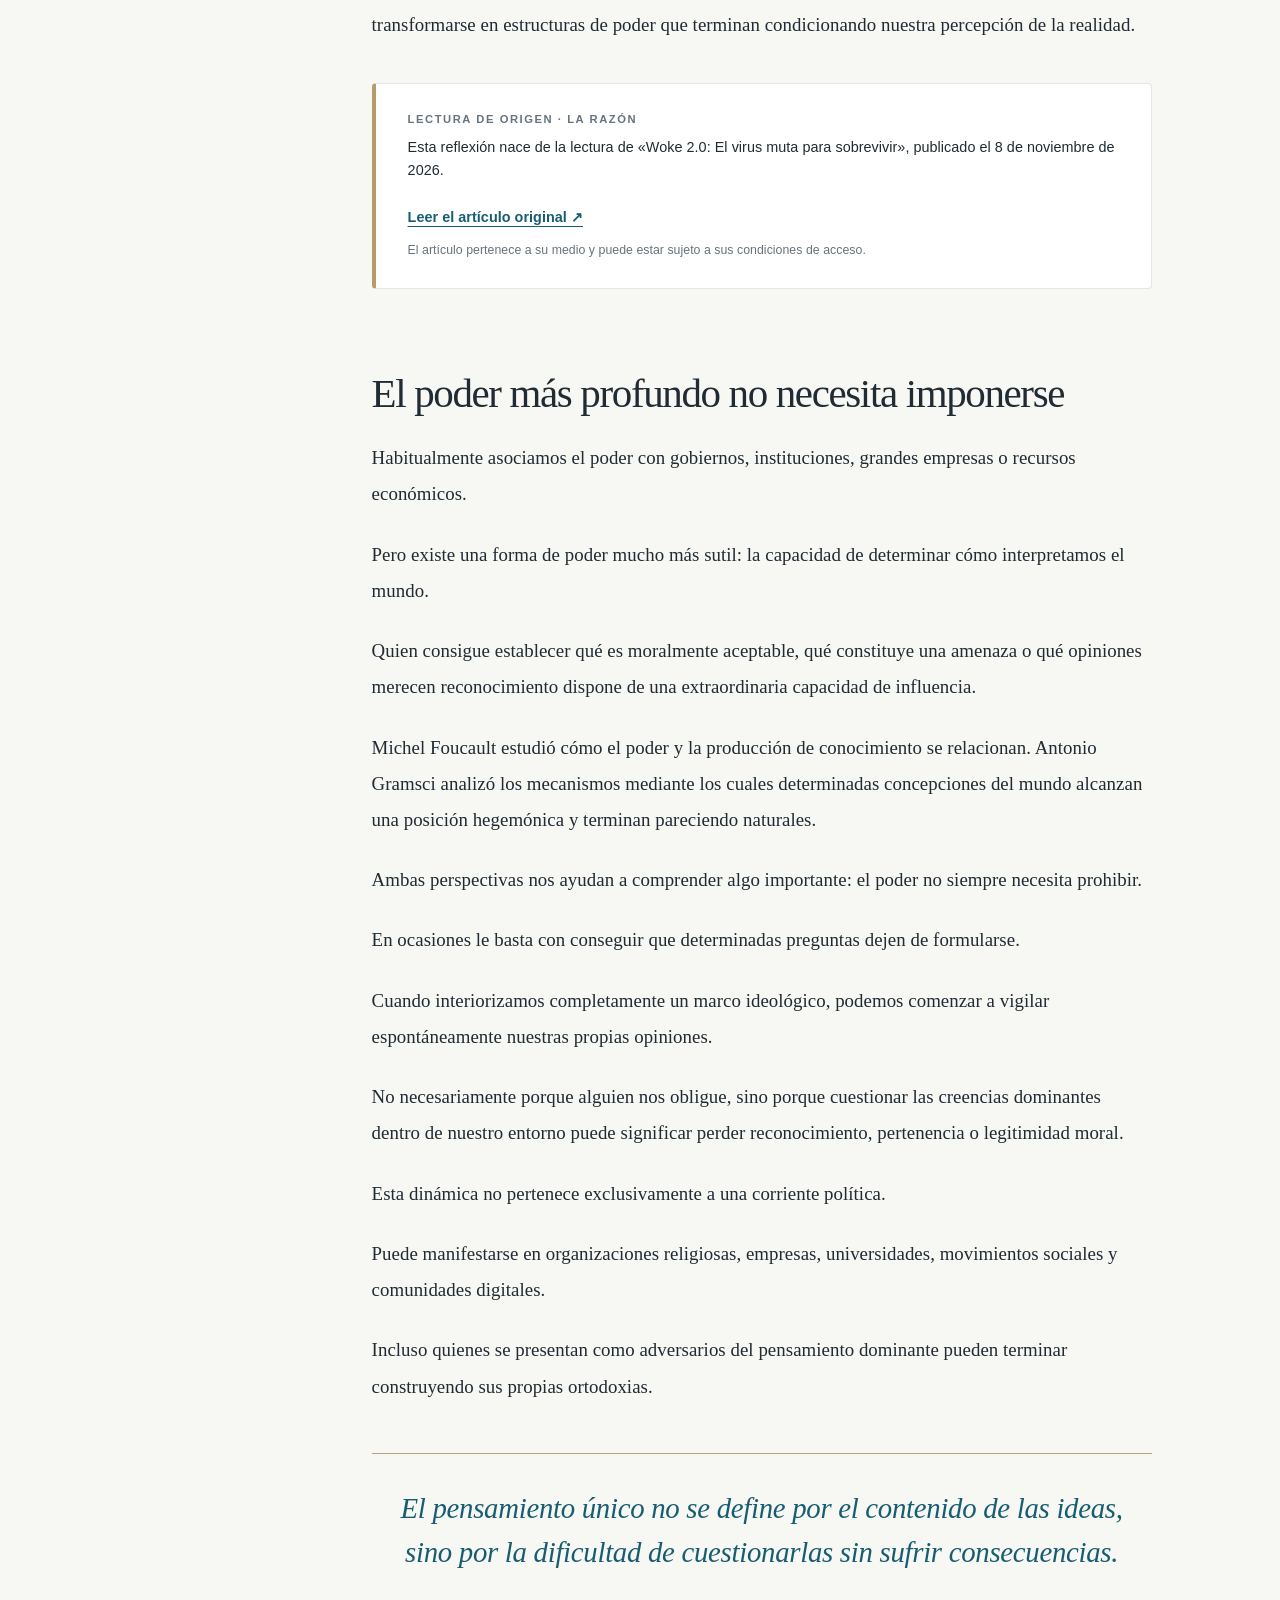
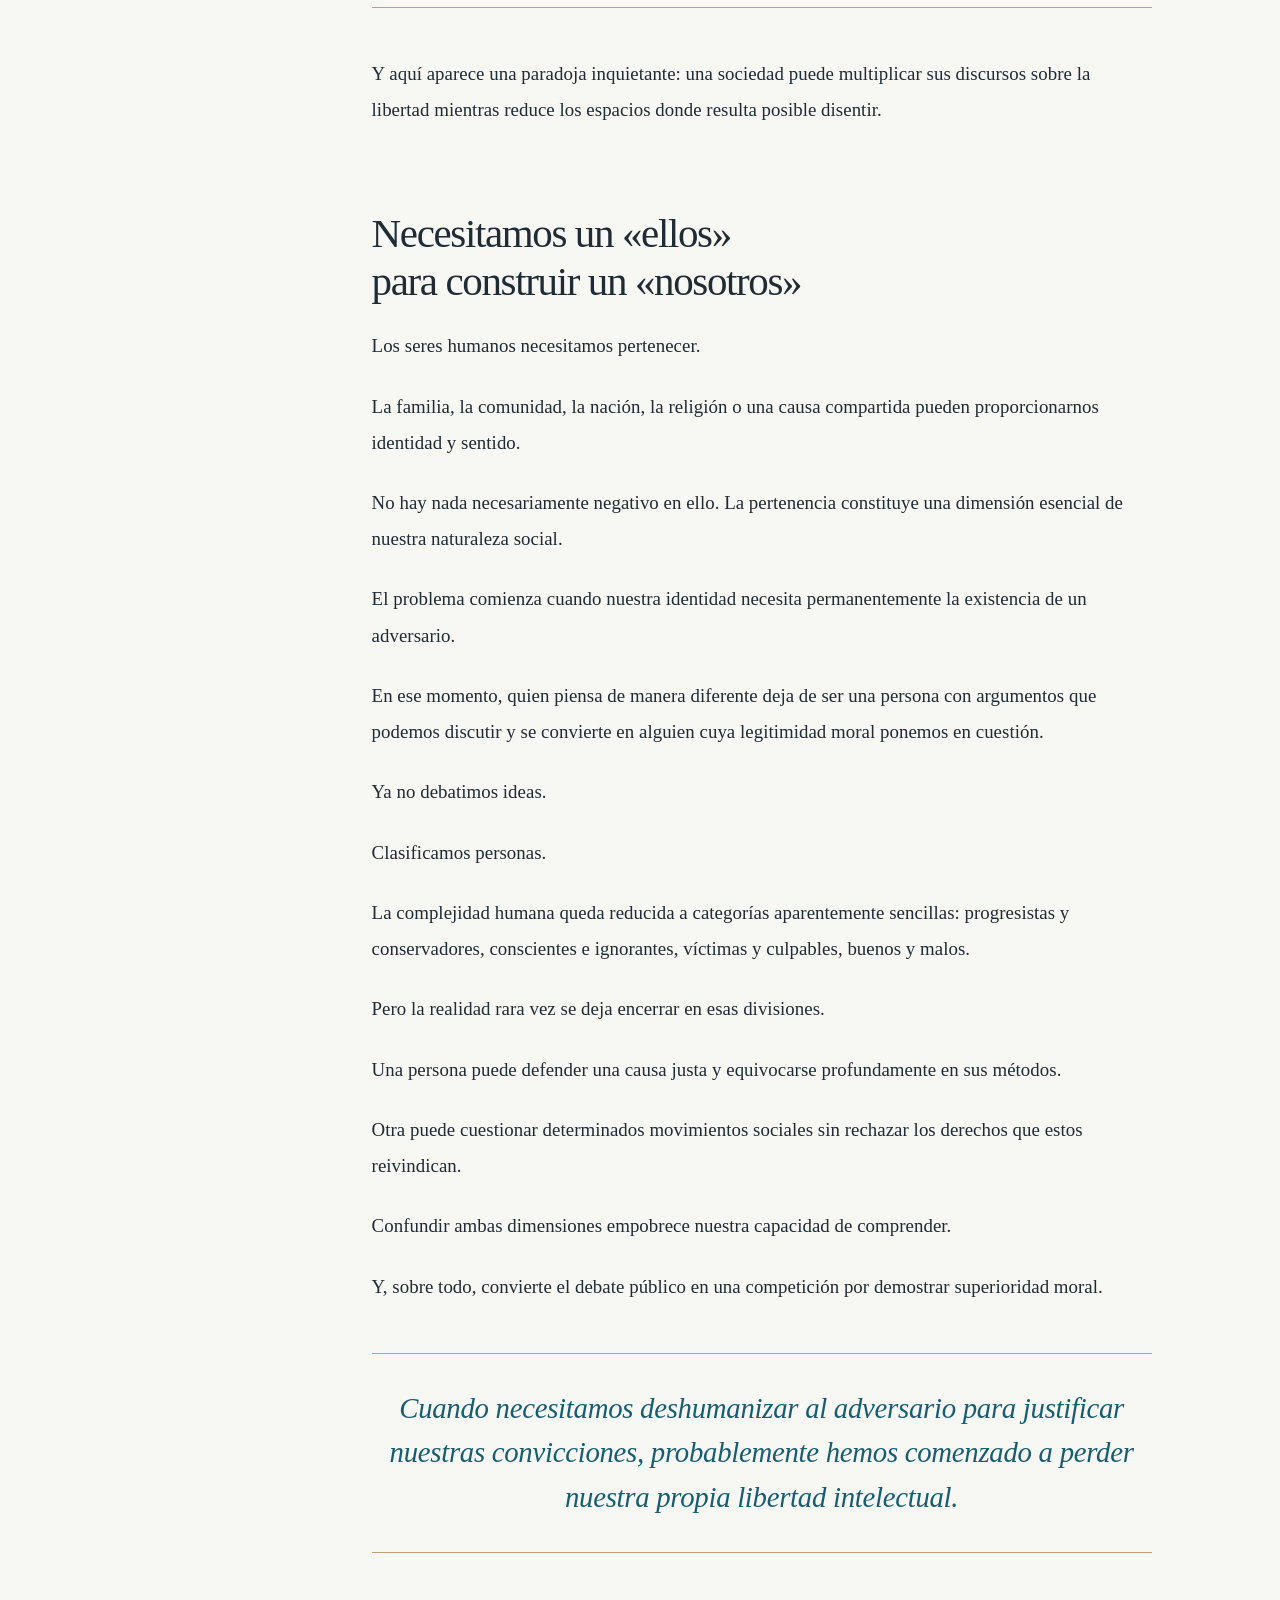
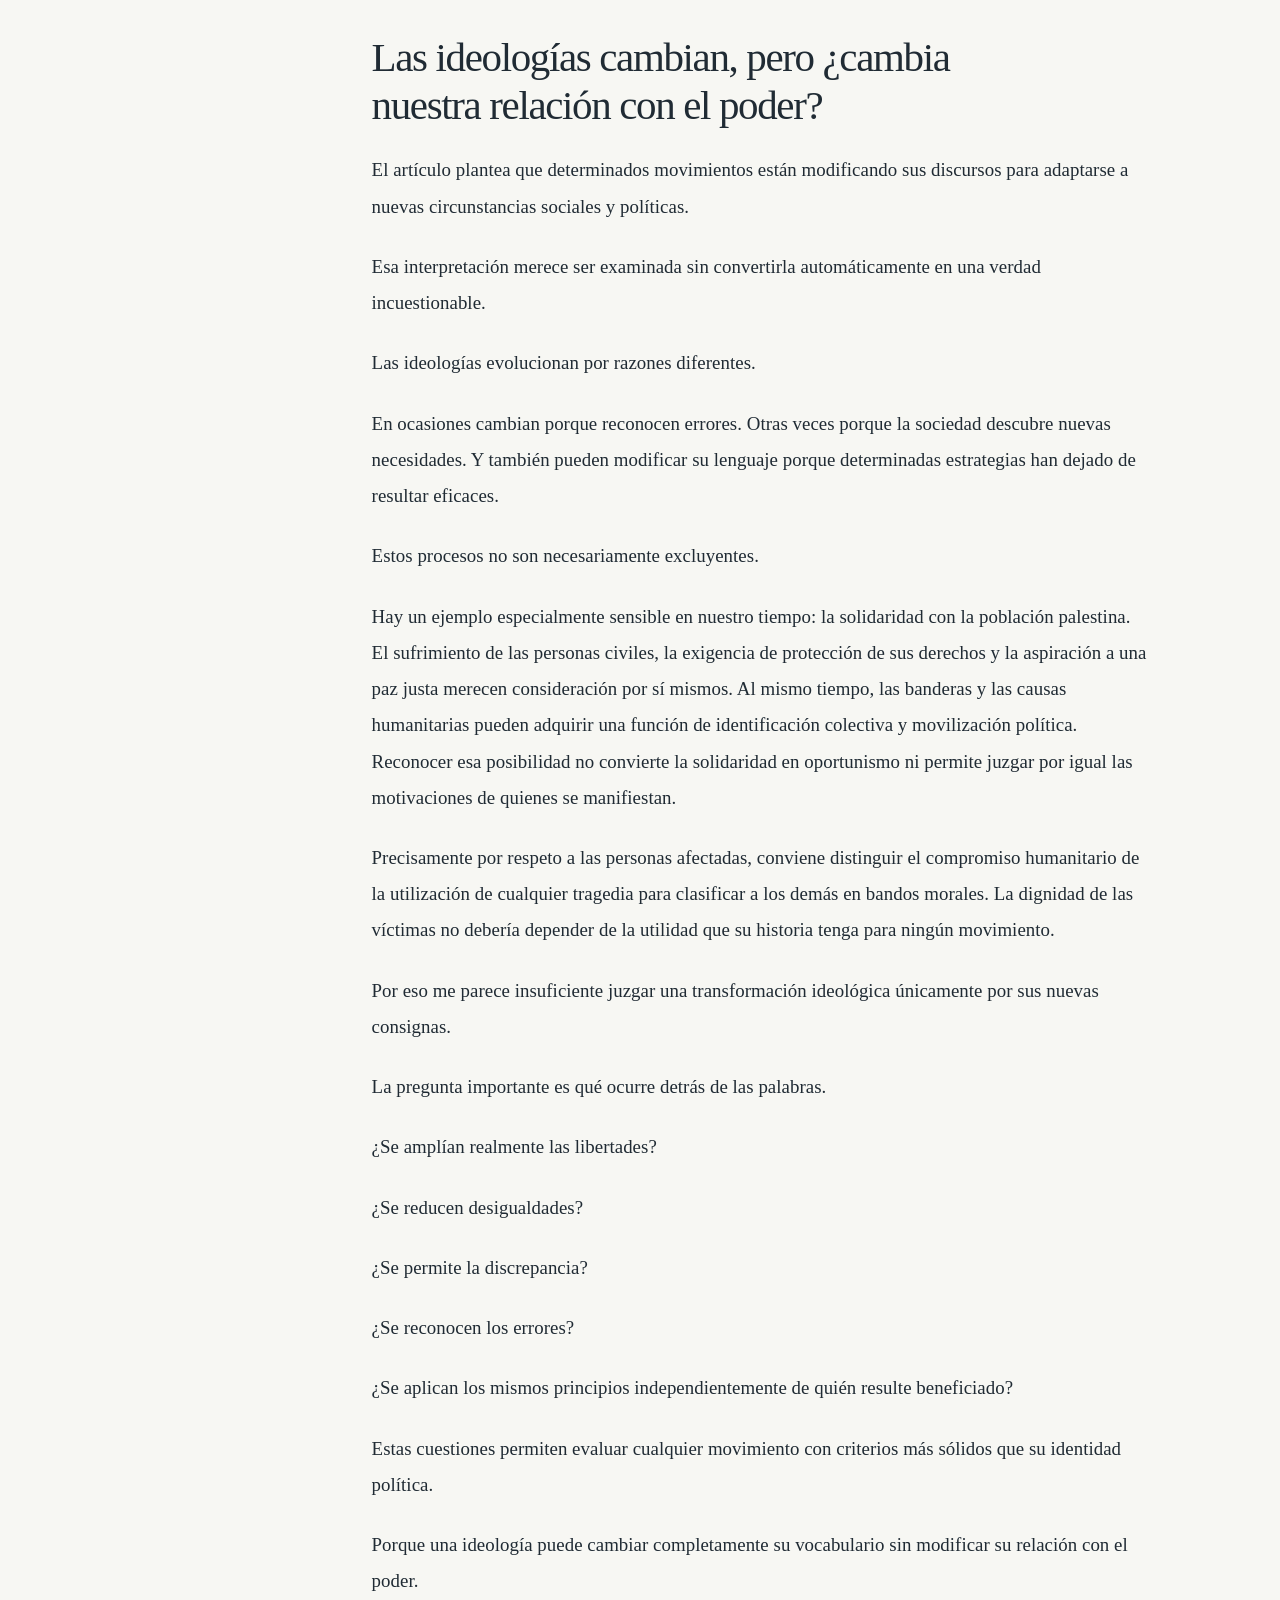
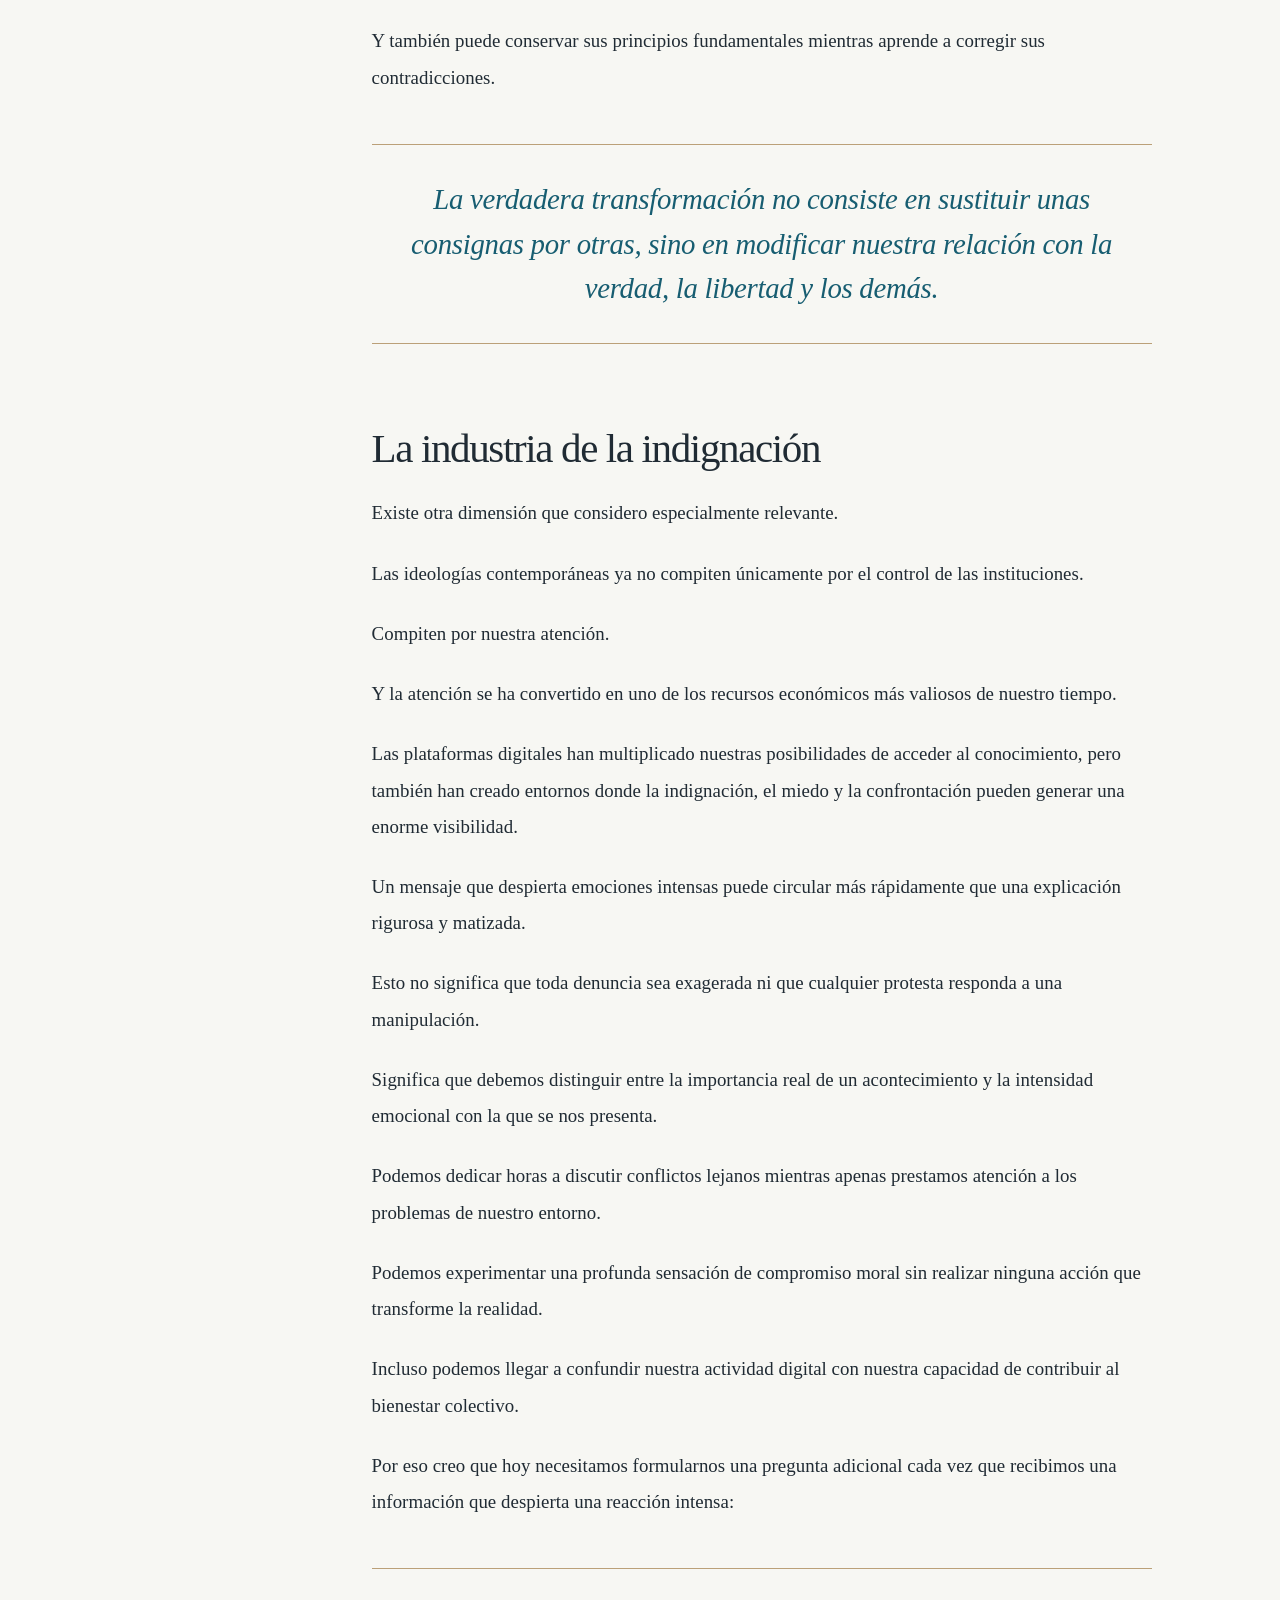
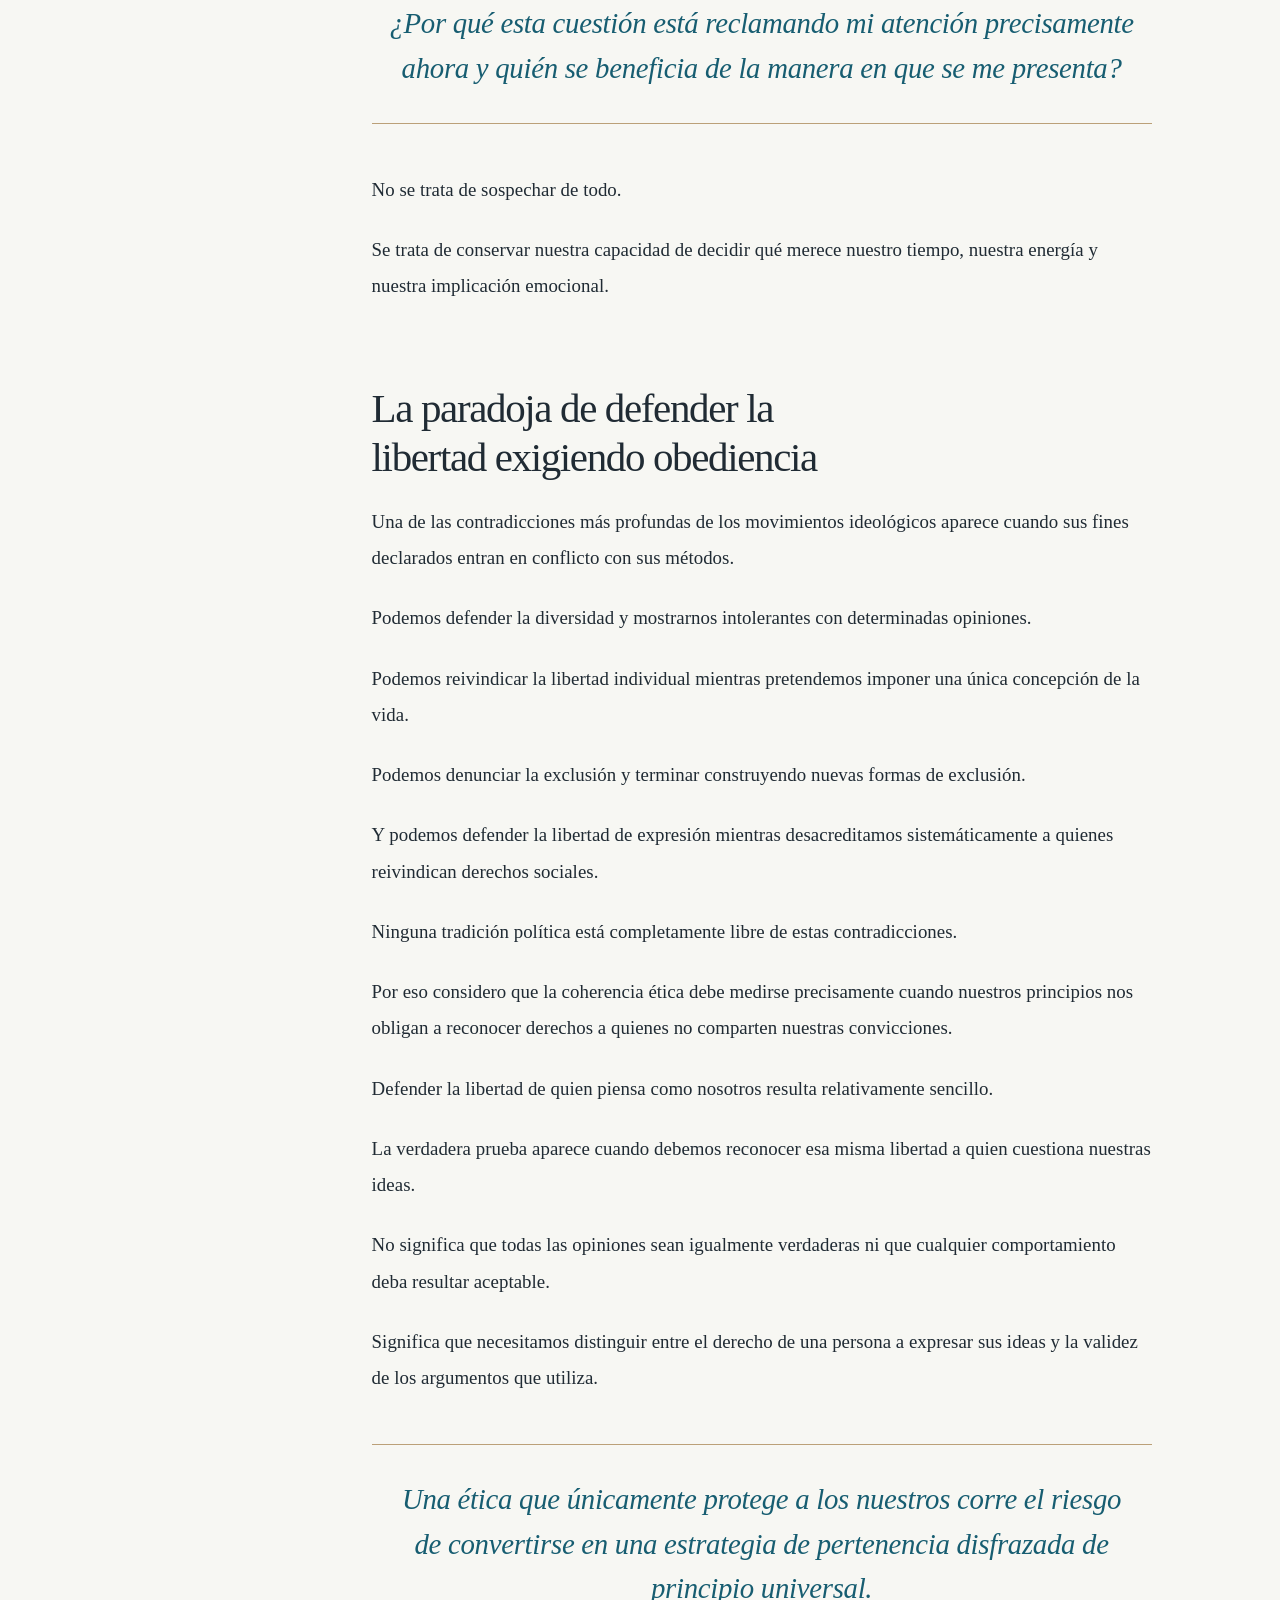
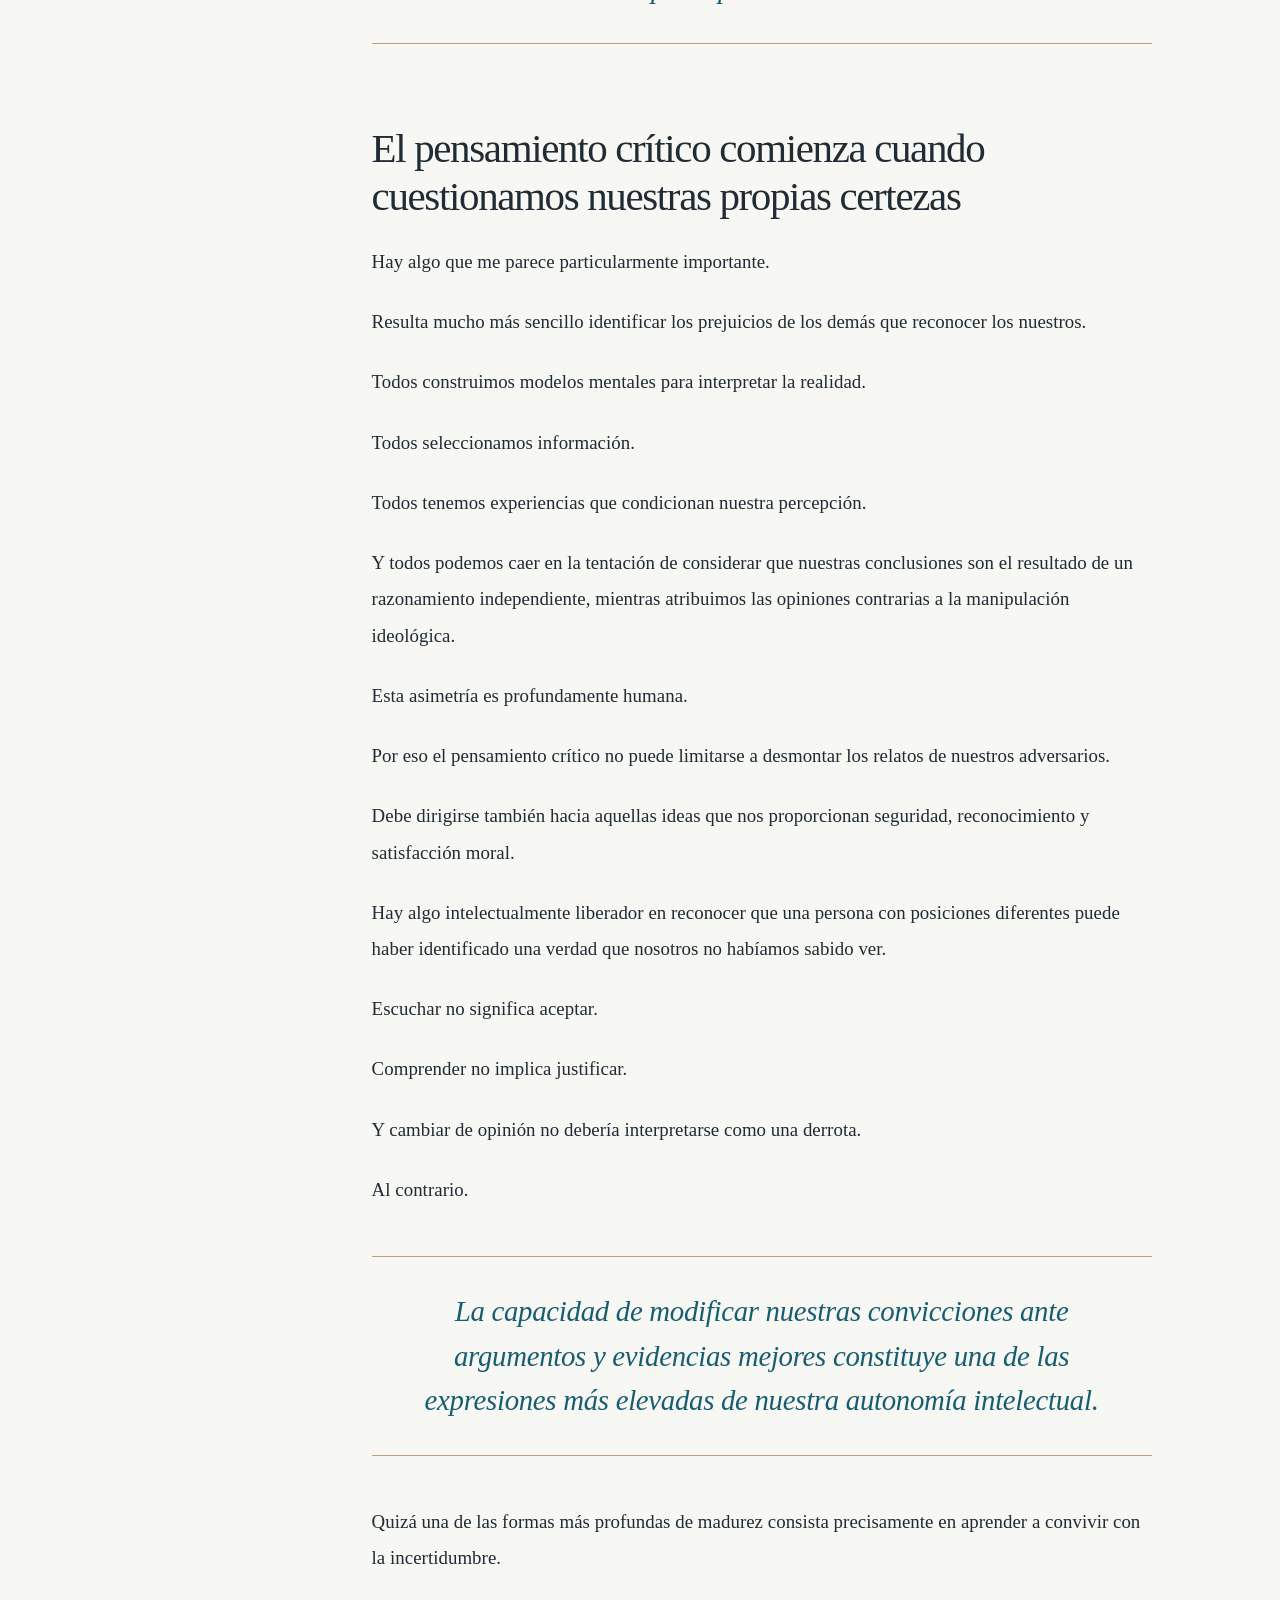
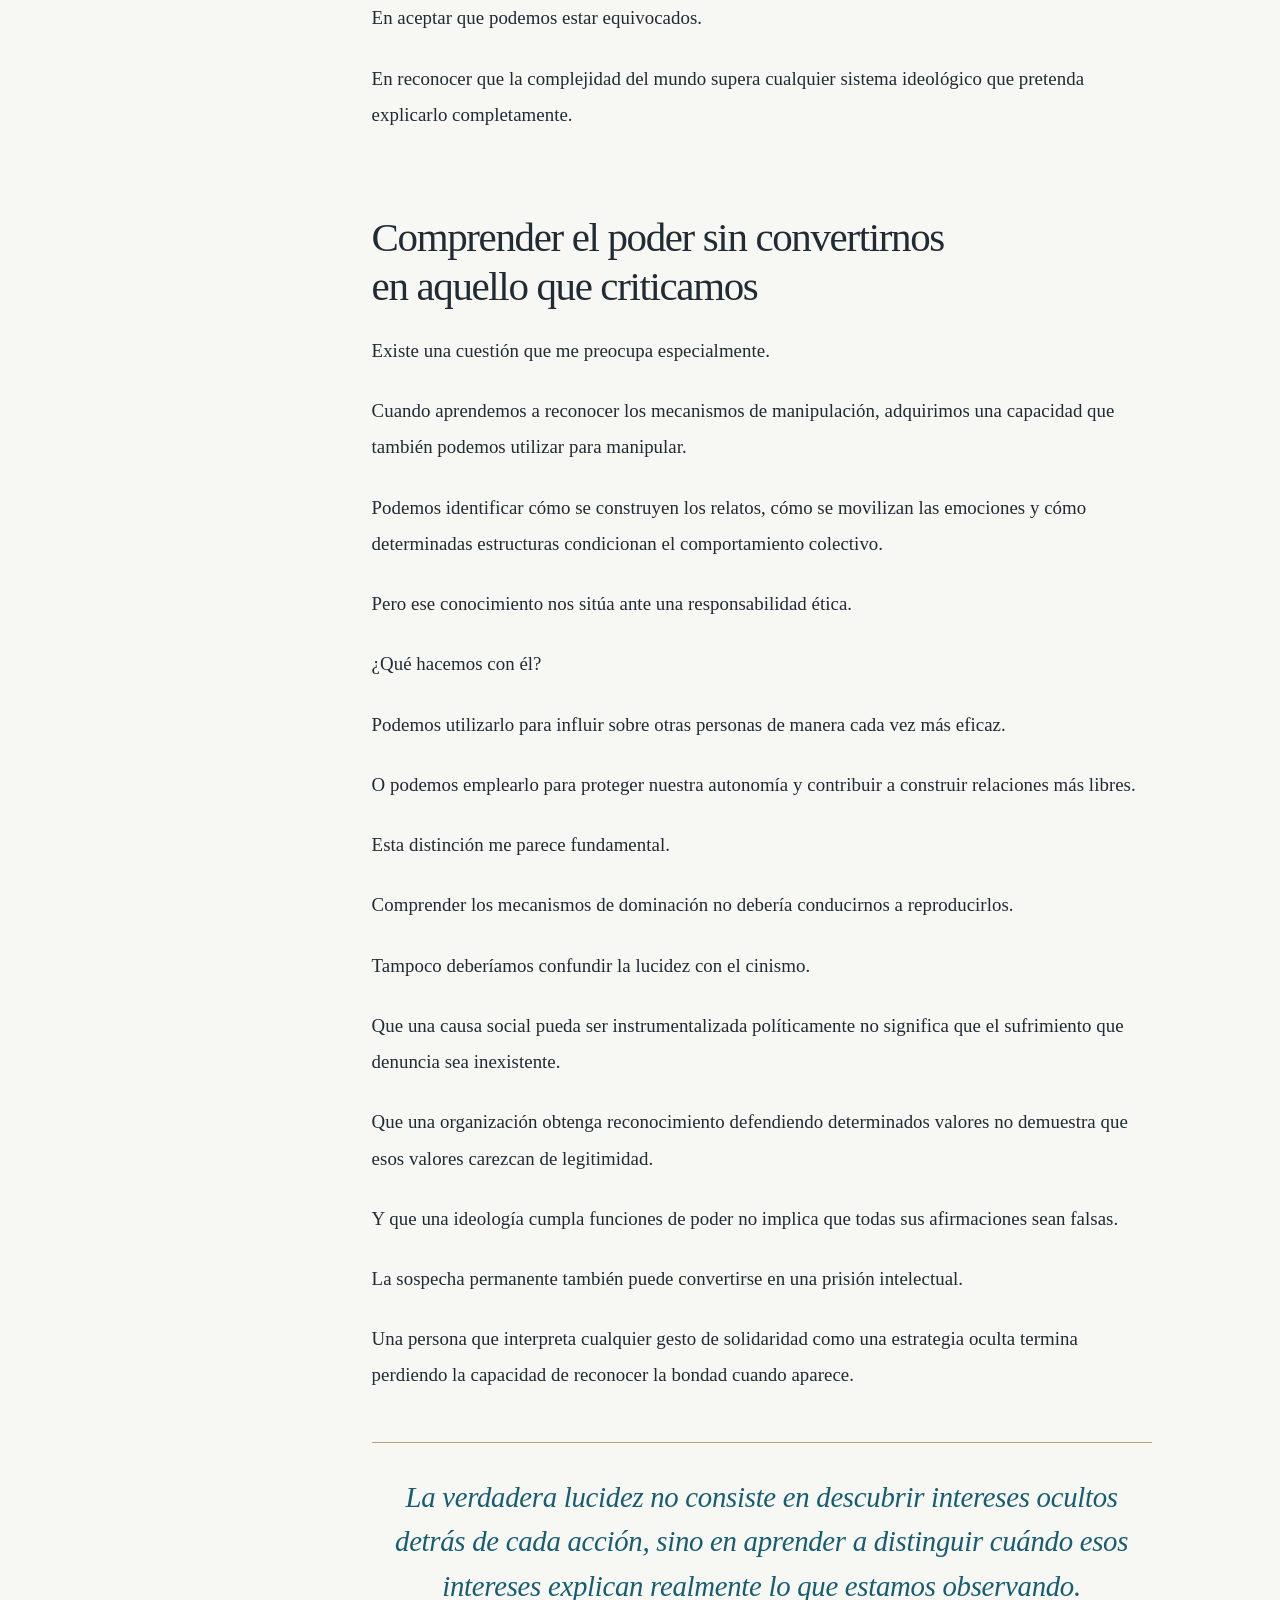
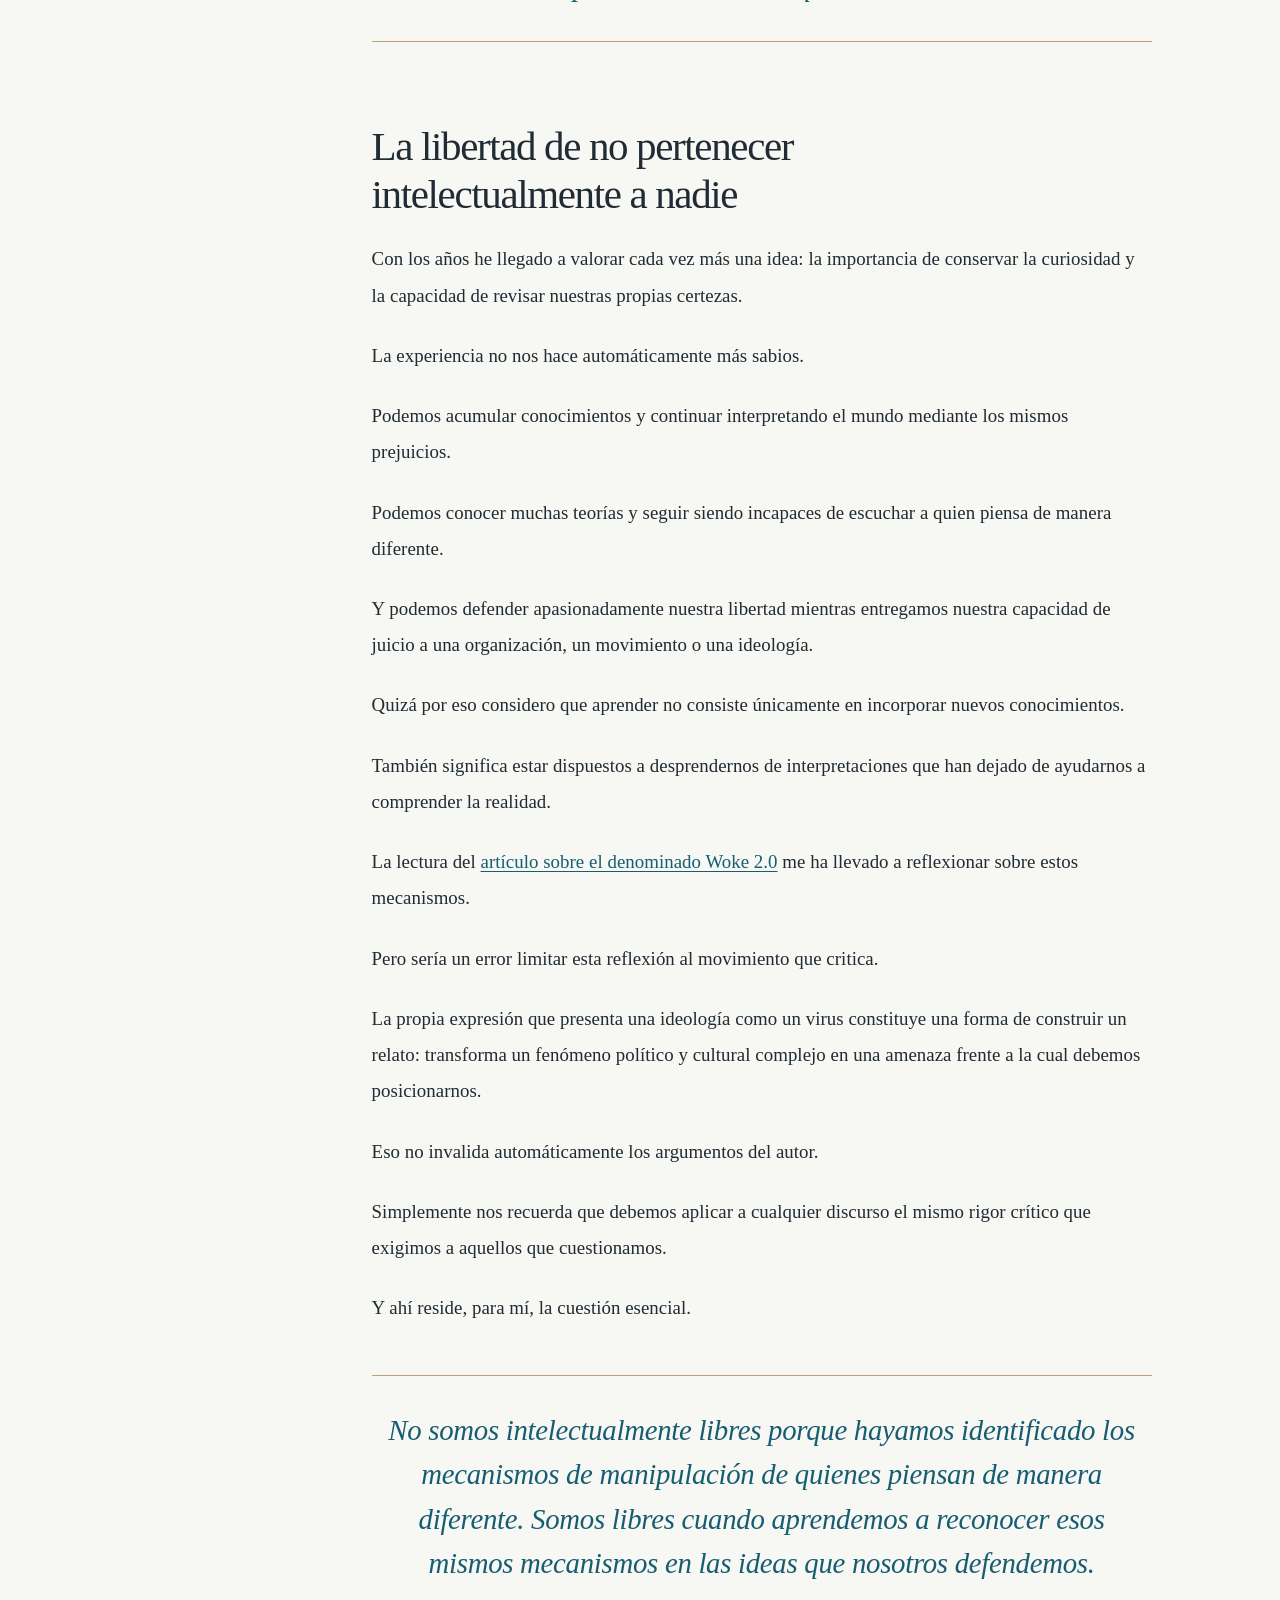
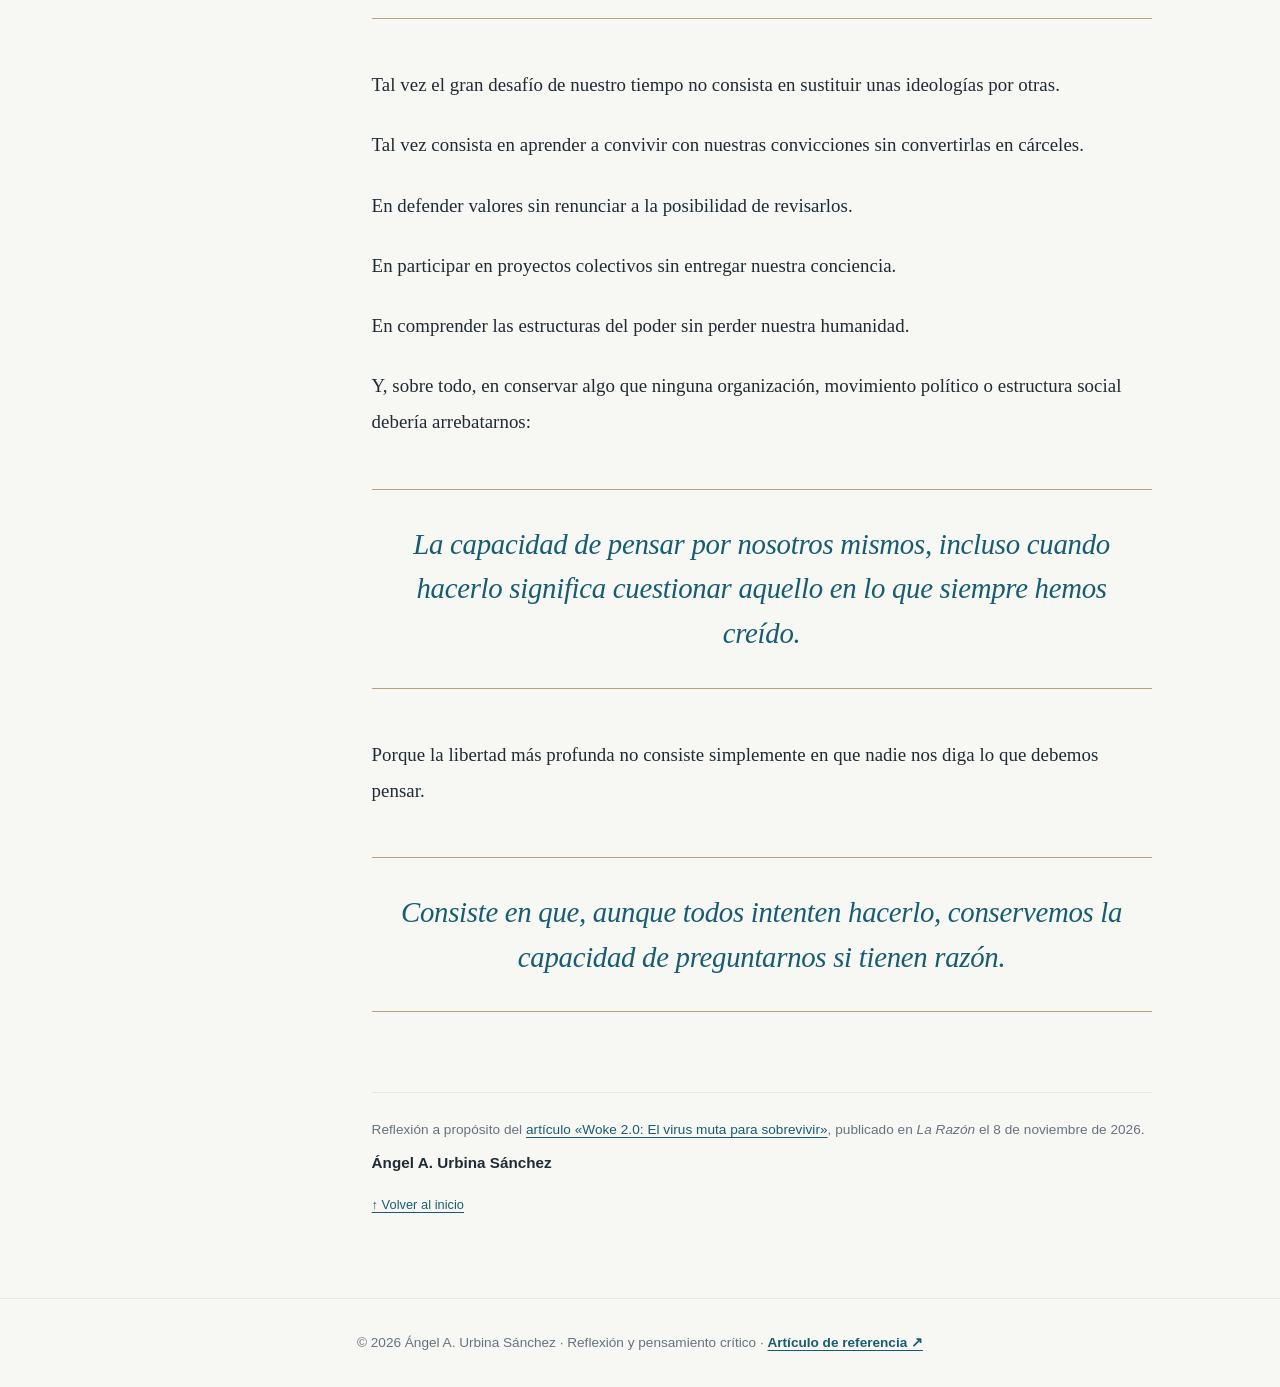
==== commit 32525c19: "Mejorar selector multilingue para dispositivos moviles" ====
--- a/index.html
+++ b/index.html
@@ -28,7 +28,7 @@
 <button aria-label="Compartir el artículo" id="copy-link" type="button">↗ Compartir</button>
 <button aria-pressed="false" id="theme-toggle" type="button">☾ Tema oscuro</button>
 </div>
-</header>
+</header><nav aria-label="Leer en otro idioma" class="mobile-language-nav"><a aria-current="page" aria-label="Español" href="/" hreflang="es" lang="es">ES</a><a aria-label="Català" href="/ca/" hreflang="ca" lang="ca">CA</a><a aria-label="English" href="/en/" hreflang="en" lang="en">EN</a><a aria-label="Português" href="/pt/" hreflang="pt" lang="pt">PT</a><a aria-label="Français" href="/fr/" hreflang="fr" lang="fr">FR</a></nav>
 <div class="hero"><div class="hero-inner"><div class="hero-copy">
 <div class="eyebrow">Pensamiento · Sociedad · Filosofía</div>
 <h1>Cuando las ideologías piensan por nosotros</h1>
--- a/assets/style.css
+++ b/assets/style.css
@@ -35,7 +35,7 @@
 @media(max-width:720px){.hero{padding:3.1rem 1.25rem 0}.hero-inner{grid-template-columns:1fr;gap:2.5rem}.hero h1{font-size:clamp(3rem,10vw,4.8rem)}.hero .meta{margin-top:1.5rem}.hero-visual{min-height:300px;height:340px;margin:0 -1.25rem;border-radius:0;box-shadow:none}.hero-visual figcaption{bottom:1rem;left:1.2rem}.main-grid{padding-top:3rem}.article{font-size:1.1rem}.article h2{margin-top:3.5rem}.article section:first-child>p:first-child::first-letter{font-size:4.2rem}}
 @media print{.hero-visual{display:none}.hero{padding:0 0 1.5rem}.hero-inner{display:block}.hero-cta{display:none}.article blockquote{border-color:#aaa}}
 /* Multilingual edition: language switcher and long translated headings */
-.language-picker{display:inline-flex;align-items:center;gap:.35rem;border:1px solid var(--line);border-radius:999px;padding:.28rem .65rem;background:var(--surface);color:var(--text);font-family:inherit;font-size:.82rem}
+.language-picker{display:inline-flex;align-items:center;gap:.35rem;border:1px solid var(--border);border-radius:999px;padding:.28rem .65rem;background:var(--surface);color:var(--text);font-family:inherit;font-size:.82rem}
 .language-picker select{color:inherit;border:0;background:transparent;font:inherit;font-weight:650;max-width:125px;cursor:pointer;padding:.16rem .1rem;outline-offset:3px}
 .language-picker select option{color:#162632;background:#fff}
 .toolbar{display:flex;align-items:center;gap:.6rem;flex-wrap:wrap;justify-content:flex-end}
@@ -43,3 +43,22 @@
 .small-note{font-size:.77rem;color:var(--muted);margin:.7rem 0 0}
 @media(max-width:620px){.topbar{align-items:flex-start;gap:.85rem;flex-wrap:wrap}.toolbar{width:100%;justify-content:space-between}.hero h1{font-size:clamp(2.5rem,9.3vw,4.1rem)}.language-picker select{max-width:118px}}
 @media print{.language-picker{display:none}}
+
+/* v4 - navegación multilingüe móvil robusta, accesible, sin depender de JS */
+.mobile-language-nav{display:none}
+@media(max-width:620px){
+  .topbar{display:flex;flex-wrap:wrap;align-items:center;gap:.65rem;padding:1rem 1rem .75rem}
+  .topbar .brand{flex:1 1 100%;font-size:.72rem;line-height:1.35;overflow-wrap:anywhere}
+  .topbar .toolbar{display:flex;width:100%;justify-content:flex-end;gap:.6rem;flex-wrap:nowrap}
+  .language-picker{display:none!important}
+  .toolbar button{min-height:44px;padding:.62rem .8rem;font-size:.81rem;white-space:nowrap}
+  .mobile-language-nav{display:flex;align-items:center;justify-content:center;gap:.35rem;padding:.55rem .7rem .7rem;background:var(--bg);border-bottom:1px solid var(--border);overflow-x:auto;overscroll-behavior-inline:contain;-webkit-overflow-scrolling:touch}
+  .mobile-language-nav a{display:inline-flex;justify-content:center;align-items:center;min-width:48px;min-height:46px;padding:.55rem .7rem;border:1px solid var(--border);border-radius:999px;color:var(--text);background:var(--surface);font-size:.82rem;font-weight:750;line-height:1;text-decoration:none;touch-action:manipulation;flex-shrink:0}
+  .mobile-language-nav a[aria-current="page"]{background:var(--accent);color:var(--bg);border-color:var(--accent)}
+  .mobile-language-nav a:focus-visible{outline:3px solid #e1a257;outline-offset:2px}
+}
+@media(max-width:360px){
+ .mobile-language-nav{gap:.2rem;padding-inline:.45rem}
+ .mobile-language-nav a{min-width:43px;padding-inline:.5rem}
+}
+@media print{.mobile-language-nav{display:none!important}}
